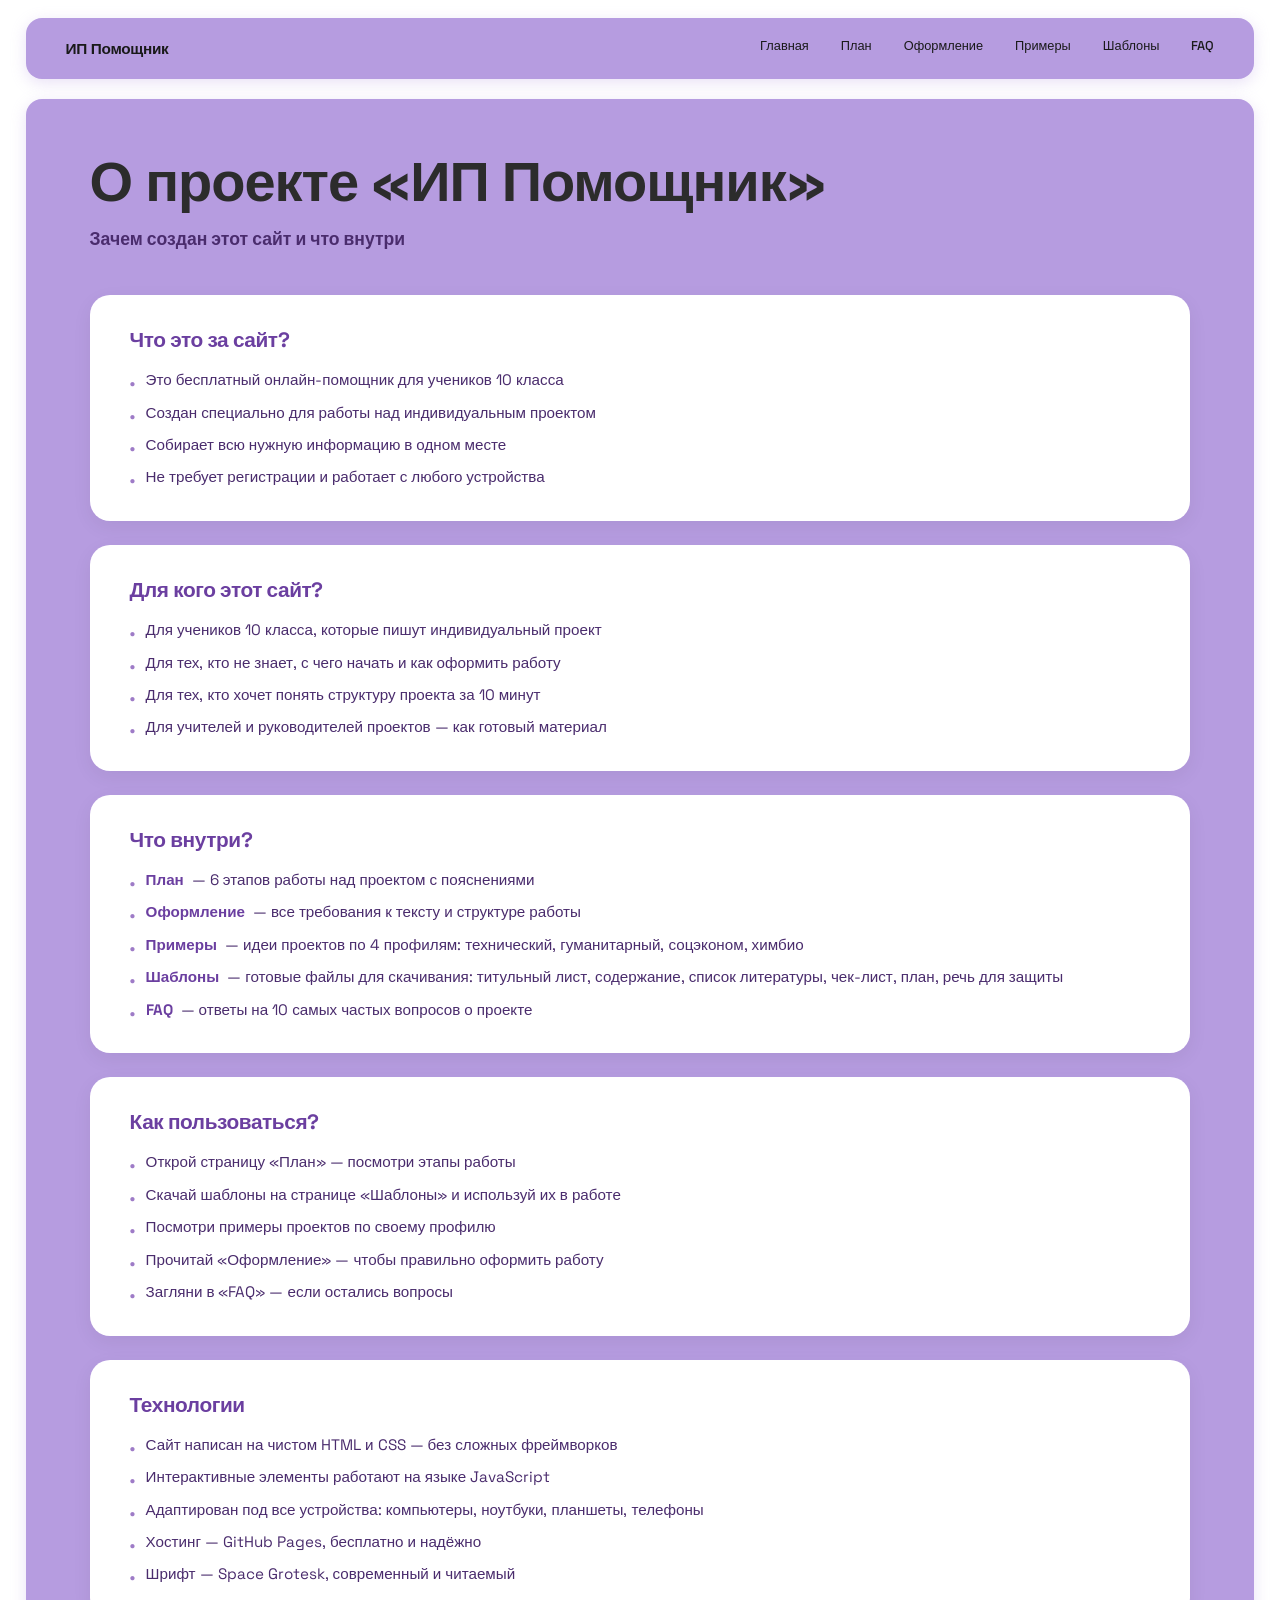
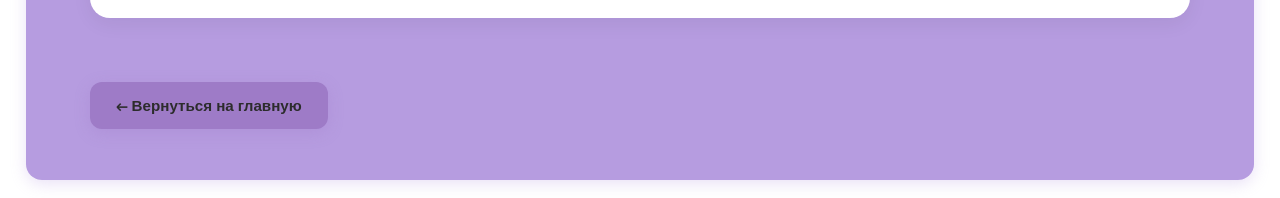
==== about.html @ 91c4c20c "Add files via upload" ====
<!DOCTYPE html>
<html lang="ru">
<head>
    <meta charset="UTF-8">
    <meta name="viewport" content="width=device-width, initial-scale=1.0">
    <title>ИП Помощник - О проекте</title>
    <link rel="preconnect" href="https://fonts.googleapis.com">
    <link rel="preconnect" href="https://fonts.gstatic.com" crossorigin>
    <link href="https://fonts.googleapis.com/css2?family=Space+Grotesk:wght@400;500;600;700&display=swap" rel="stylesheet">
    <link rel="stylesheet" href="style.css">
</head>
<body>

    <div class="app-wrapper">
        
        <!-- Шапка сайта -->
        <header class="header-card">
            <a href="about.html" class="logo">ИП Помощник</a>
            <nav class="navigation">
                <a href="index.html">Главная</a>
                <a href="plan.html">План</a>
                <a href="oformlenie.html">Оформление</a>
                <a href="primery.html">Примеры</a>
                <a href="templates.html">Шаблоны</a>
                <a href="faq.html">FAQ</a>
            </nav>
        </header>

        <!-- Основной контент -->
        <main class="content-card">
            
            <div class="page-header">
                <h1>О проекте «ИП Помощник»</h1>
                <p class="subtitle">Зачем создан этот сайт и что внутри</p>
            </div>

            <!-- Секция 1: Что это -->
            <div class="sections-list">
                
                <div class="info-card">
                    <h3>Что это за сайт?</h3>
                    <ul>
                        <li>Это бесплатный онлайн-помощник для учеников 10 класса</li>
                        <li>Создан специально для работы над индивидуальным проектом</li>
                        <li>Собирает всю нужную информацию в одном месте</li>
                        <li>Не требует регистрации и работает с любого устройства</li>
                    </ul>
                </div>

                <div class="info-card">
                    <h3>Для кого этот сайт?</h3>
                    <ul>
                        <li>Для учеников 10 класса, которые пишут индивидуальный проект</li>
                        <li>Для тех, кто не знает, с чего начать и как оформить работу</li>
                        <li>Для тех, кто хочет понять структуру проекта за 10 минут</li>
                        <li>Для учителей и руководителей проектов — как готовый материал</li>
                    </ul>
                </div>

                <div class="info-card">
                    <h3>Что внутри?</h3>
                    <ul>
                        <li><strong>План</strong> — 6 этапов работы над проектом с пояснениями</li>
                        <li><strong>Оформление</strong> — все требования к тексту и структуре работы</li>
                        <li><strong>Примеры</strong> — идеи проектов по 4 профилям: технический, гуманитарный, соцэконом, химбио</li>
                        <li><strong>Шаблоны</strong> — готовые файлы для скачивания: титульный лист, содержание, список литературы, чек-лист, план, речь для защиты</li>
                        <li><strong>FAQ</strong> — ответы на 10 самых частых вопросов о проекте</li>
                    </ul>
                </div>

                <div class="info-card">
                    <h3>Как пользоваться?</h3>
                    <ul>
                        <li>Открой страницу «План» — посмотри этапы работы</li>
                        <li>Скачай шаблоны на странице «Шаблоны» и используй их в работе</li>
                        <li>Посмотри примеры проектов по своему профилю</li>
                        <li>Прочитай «Оформление» — чтобы правильно оформить работу</li>
                        <li>Загляни в «FAQ» — если остались вопросы</li>
                    </ul>
                </div>

                <div class="info-card">
                    <h3>Технологии</h3>
                    <ul>
                        <li>Сайт написан на чистом HTML и CSS — без сложных фреймворков</li>
                        <li>Интерактивные элементы работают на языке JavaScript</li>
                        <li>Адаптирован под все устройства: компьютеры, ноутбуки, планшеты, телефоны</li>
                        <li>Хостинг — GitHub Pages, бесплатно и надёжно</li>
                        <li>Шрифт — Space Grotesk, современный и читаемый</li>
                    </ul>
                </div>

            </div>

            <!-- Кнопка возврата -->
            <div class="bottom-actions">
                <a href="index.html" class="btn-download-template">← Вернуться на главную</a>
            </div>

        </main>
    </div>

</body>
</html>
---- style.css ----
/* ============================================================
   СБРОС СТИЛЕЙ
   Убираем у всех элементов стандартные отступы и границы,
   чтобы браузер не добавлял их сам.
   ============================================================ */
* {
    margin: 0;                  /* Убираем внешние отступы у всех элементов */
    padding: 0;                 /* Убираем внутренние отступы у всех элементов */
    box-sizing: border-box;     /* Ширина и высота включают padding и border */
}

/* Устанавливаем высоту на весь экран */
html, body {
    width: 100%;                /* Ширина на весь экран */
    min-height: 100vh;          /* Минимальная высота — 100% высоты окна */
}

/* ============================================================
   СТИЛИ ДЛЯ BODY (всей страницы)
   ============================================================ */
body {
    font-family: 'Space Grotesk', sans-serif; /* Основной шрифт всего сайта */
    background-color: #ffffff;  /* Белый фон вокруг фиолетовых карточек */
    display: flex;              /* Flexbox для выравнивания содержимого */
    justify-content: center;    /* Центрируем содержимое по горизонтали */
    padding: 2vh 2vw;           /* Отступы от краёв экрана: 2% высоты и ширины */
    color: #1a1a1a;             /* Основной цвет текста — почти чёрный */
}

/* ============================================================
   ОБЩИЙ КОНТЕЙНЕР ВСЕГО САЙТА
   ============================================================ */
.app-wrapper {
    width: 100%;                /* Ширина на 100% родителя */
    max-width: 1400px;          /* Максимум 1400px, чтобы не растягивалось на огромных мониторах */
    display: flex;              /* Внутри тоже flex */
    flex-direction: column;     /* Элементы идут сверху вниз (шапка → контент) */
    gap: 20px;                  /* Отступ между шапкой и основным блоком */
    min-height: calc(100vh - 4vh); /* Минимальная высота: экран минус отступы body */
}

/* ============================================================
   ШАПКА САЙТА (верхняя фиолетовая полоса)
   ============================================================ */
.header-card {
    background-color: #B69CE0;  /* Светло-фиолетовый фон */
    border-radius: 16px;        /* Закругление углов */
    padding: 1.2rem 2.5rem;     /* Внутренние отступы: 1.2rem сверху/снизу, 2.5rem по бокам */
    display: flex;              /* Flexbox для логотипа и меню */
    justify-content: space-between; /* Логотип слева, меню справа */
    align-items: center;        /* Выравнивание по вертикали по центру */
    flex-wrap: wrap;            /* Разрешаем переносить элементы на новую строку */
    gap: 1rem;                  /* Отступ между логотипом и меню */
    flex-shrink: 0;             /* Шапка не сжимается, даже если экран маленький */
    box-shadow: 0 4px 15px rgba(182, 156, 224, 0.3); /* Мягкая тень под шапкой */
}

/* Логотип «ИП Помощник» */
.logo {
    text-decoration: none;      /* Убираем подчёркивание (это ссылка) */
    font-weight: 700;           /* Жирный шрифт */
    font-size: clamp(0.9rem, 1.2vw, 1.1rem); /* Адаптивный размер: от 0.9 до 1.1rem */
    color: #1a1a1a;             /* Чёрный цвет текста */
    white-space: nowrap;        /* Текст не переносится на новую строку */
    letter-spacing: -0.3px;     /* Немного сжимаем буквы */
    cursor: pointer;            /* Курсор-указатель при наведении */
    transition: opacity 0.2s ease; /* Плавное изменение прозрачности */
}

.logo:hover {
    opacity: 0.75;              /* При наведении логотип слегка бледнеет */
}

/* Навигационное меню */
.navigation {
    display: flex;              /* Ссылки в одну строку */
    gap: clamp(1rem, 2.5vw, 2.5rem); /* Адаптивный отступ между ссылками */
    flex-wrap: wrap;            /* Разрешаем перенос на новую строку */
    justify-content: center;    /* Центрируем по горизонтали */
}

/* Ссылки в меню */
.navigation a {
    text-decoration: none;      /* Убираем подчёркивание */
    color: #1a1a1a;             /* Чёрный текст */
    font-size: clamp(0.8rem, 1vw, 0.95rem); /* Адаптивный размер шрифта */
    font-weight: 500;           /* Средняя жирность */
    padding-bottom: 4px;        /* Отступ снизу для линии подчёркивания */
    border-bottom: 2px solid transparent; /* Прозрачная линия под текстом */
    transition: border-color 0.2s; /* Плавное появление линии */
    white-space: nowrap;        /* Не переносить текст */
}

.navigation a:hover {
    border-bottom-color: rgba(26, 26, 26, 0.3); /* Серая линия при наведении */
}

.navigation a.active {
    border-bottom-color: #1a1a1a; /* Чёрная линия у активной ссылки */
}

/* ============================================================
   ОСНОВНОЙ КОНТЕНТ (большая фиолетовая карточка)
   ============================================================ */
.content-card {
    background-color: #B69CE0;  /* Тот же фиолетовый */
    border-radius: 16px;        /* Закруглённые углы */
    padding: clamp(2rem, 4vw, 4rem) clamp(1.5rem, 5vw, 4rem); /* Адаптивные отступы */
    flex-grow: 1;               /* Занимает всё оставшееся место по высоте */
    box-shadow: 0 4px 15px rgba(182, 156, 224, 0.3); /* Тень для объёма */
}

/* ============================================================
   ГЛАВНАЯ СТРАНИЦА (index.html)
   ============================================================ */

/* Верхний блок: заголовок слева, QR справа */
.hero-section {
    display: flex;              /* Заголовок и QR в одну строку */
    justify-content: space-between; /* Заголовок слева, QR справа */
    align-items: flex-start;    /* Выравнивание по верхнему краю */
    gap: 3rem;                  /* Отступ между блоками */
    margin-bottom: 2rem;        /* Отступ снизу */
    flex-wrap: wrap;            /* Перенос на новую строку при нехватке места */
}

.hero-text {
    flex: 1;                    /* Занимает всё доступное место */
    min-width: 300px;           /* Минимальная ширина */
}

.hero-text h1 {
    font-size: clamp(2rem, 5vw, 3.5rem); /* Адаптивный размер: 32–56px */
    font-weight: 700;           /* Жирный */
    color: #2c2c2c;             /* Тёмно-серый */
    margin-bottom: 1.5rem;      /* Отступ до подзаголовка */
    line-height: 1.1;           /* Плотный межстрочный интервал */
    letter-spacing: -1px;       /* Сжатые буквы */
}

.hero-text .subtitle {
    font-size: clamp(1rem, 1.5vw, 1.2rem); /* Адаптивный размер */
    font-weight: 600;           /* Полужирный */
    color: #4a2c6d;             /* Тёмно-фиолетовый */
    margin-bottom: 2rem;        /* Отступ до кнопок */
}

/* ============================================================
   КНОПКИ
   ============================================================ */
.buttons-group {
    display: flex;              /* Кнопки в строку */
    gap: 1rem;                  /* Отступ между кнопками */
    flex-wrap: wrap;            /* Перенос на новую строку */
}

.btn {
    display: inline-block;      /* Чтобы padding и ширина работали */
    padding: 12px 28px;         /* Внутренние отступы */
    border-radius: 12px;        /* Закруглённые углы */
    font-family: 'Space Grotesk', sans-serif; /* Шрифт как у сайта */
    font-size: 1rem;            /* Размер текста */
    font-weight: 600;           /* Полужирный */
    cursor: pointer;            /* Курсор-указатель */
    transition: all 0.2s;       /* Плавная анимация */
    border: none;               /* Убираем границу */
    text-decoration: none;      /* Убираем подчёркивание */
    text-align: center;         /* Центрируем текст */
}

/* --- Кнопка «Начать» — эффектная --- */
.btn-primary {
    background: linear-gradient(135deg, #A87FE0 0%, #8A63B8 100%); /* Градиент */
    color: #ffffff;             /* Белый текст */
    font-weight: 700;           /* Жирный */
    letter-spacing: 0.3px;      /* Чуть разреженные буквы */
    position: relative;         /* Для псевдоэлемента ::before */
    overflow: hidden;           /* Скрываем то, что выходит за границы */
    box-shadow:                 /* Тени для объёма */
        0 6px 20px rgba(158, 123, 199, 0.5),
        0 2px 6px rgba(158, 123, 199, 0.3),
        inset 0 1px 0 rgba(255, 255, 255, 0.3); /* Внутренняя подсветка */
    transition: all 0.35s cubic-bezier(0.25, 0.8, 0.25, 1); /* Плавная анимация */
}

/* Светлая подсветка сверху — «глянец» */
.btn-primary::before {
    content: "";                /* Обязательно для псевдоэлемента */
    position: absolute;         /* Позиционируется относительно кнопки */
    inset: 0;                   /* Растягивается на всю кнопку */
    background: linear-gradient(180deg, rgba(255, 255, 255, 0.2) 0%, transparent 60%); /* Градиент сверху */
    opacity: 0;                 /* Изначально невидим */
    transition: opacity 0.35s ease; /* Плавное появление */
    pointer-events: none;       /* Не мешает кликам */
}

.btn-primary:hover {
    background: linear-gradient(135deg, #B98FE8 0%, #9A73C8 100%); /* Светлее при наведении */
    transform: translateY(-3px) scale(1.03); /* Подъём и увеличение */
    box-shadow:                 /* Усиленное свечение */
        0 12px 30px rgba(158, 123, 199, 0.7),
        0 4px 12px rgba(158, 123, 199, 0.5),
        0 0 25px rgba(158, 123, 199, 0.6),
        inset 0 1px 0 rgba(255, 255, 255, 0.4);
}

.btn-primary:hover::before {
    opacity: 1;                 /* Подсветка появляется */
}

.btn-primary:active {
    transform: translateY(-1px) scale(0.99); /* «Вдавливание» */
    box-shadow:                 /* Тень уменьшается */
        0 4px 12px rgba(158, 123, 199, 0.6),
        0 2px 6px rgba(158, 123, 199, 0.4),
        inset 0 2px 4px rgba(0, 0, 0, 0.1);
}

/* --- Вторичная кнопка --- */
.btn-secondary {
    background-color: rgba(255, 255, 255, 0.2); /* Полупрозрачный белый */
    color: #2c2c2c;             /* Тёмный текст */
    border: 1px solid rgba(255, 255, 255, 0.4); /* Тонкая граница */
}

.btn-secondary:hover {
    background-color: rgba(255, 255, 255, 0.3); /* Чуть светлее */
    transform: translateY(-2px); /* Лёгкий подъём */
}

/* ============================================================
   БЛОК С QR-КОДОМ
   ============================================================ */
.hero-square {
    display: flex;              /* QR и текст в столбик */
    flex-direction: column;     /* Вертикальное расположение */
    align-items: center;        /* Центрирование по горизонтали */
    gap: 14px;                  /* Отступ между QR и текстом */
    flex-shrink: 0;             /* Не сжимается */
}

/* Контейнер-рамка вокруг QR */
.qr-container {
    width: clamp(180px, 17vw, 240px); /* Адаптивная ширина */
    height: clamp(180px, 17vw, 240px); /* Адаптивная высота */
    background-color: #ffffff;  /* Белая рамка */
    border-radius: 20px;        /* Закруглённые углы */
    padding: 14px;              /* Внутренний отступ вокруг QR */
    box-sizing: border-box;     /* Учитываем padding в размерах */
    display: flex;              /* Flexbox для центрирования */
    align-items: center;        /* Центр по вертикали */
    justify-content: center;    /* Центр по горизонтали */
    box-shadow:                 /* Свечение вокруг рамки */
        0 0 15px rgba(158, 123, 199, 0.6),
        0 0 30px rgba(158, 123, 199, 0.4),
        0 0 60px rgba(158, 123, 199, 0.2),
        0 4px 15px rgba(0, 0, 0, 0.1);
    transition: box-shadow 0.4s ease, transform 0.4s ease; /* Плавная анимация */
}

.qr-container:hover {
    box-shadow:                 /* Усиленное свечение */
        0 0 20px rgba(158, 123, 199, 0.8),
        0 0 40px rgba(158, 123, 199, 0.6),
        0 0 80px rgba(158, 123, 199, 0.4),
        0 6px 22px rgba(0, 0, 0, 0.15);
    transform: translateY(-3px) scale(1.01); /* Лёгкий подъём при наведении */
}

/* Сама картинка QR-кода */
.qr-image {
    width: 100%;                /* Занимает всю ширину контейнера */
    height: 100%;               /* Занимает всю высоту */
    object-fit: contain;        /* Картинка не искажается */
    border-radius: 8px;         /* Небольшое закругление */
    display: block;             /* Убираем лишние отступы */
}

/* Текст под QR */
.square-text {
    font-size: 0.85rem;         /* Маленький текст */
    font-weight: 600;           /* Полужирный */
    color: #4a2c6d;             /* Тёмно-фиолетовый */
    text-align: center;         /* По центру */
    max-width: 240px;           /* Ограничиваем ширину */
    line-height: 1.35;          /* Межстрочный интервал */
}

/* ============================================================
   БЛОК «Что такое индивидуальный проект?»
   ============================================================ */
.info-section {
    margin-bottom: 2rem;        /* Отступ снизу */
    margin-top: -1rem;          /* Поднимаем блок выше */
}

.info-section h2 {
    font-size: clamp(1.5rem, 3vw, 2.2rem); /* Адаптивный размер */
    font-weight: 700;           /* Жирный */
    color: #2c2c2c;             /* Тёмно-серый */
    margin-bottom: 0.75rem;     /* Отступ до текста */
    letter-spacing: -0.5px;     /* Сжатые буквы */
}

.info-section p {
    font-size: clamp(0.95rem, 1.2vw, 1.1rem); /* Адаптивный размер */
    color: #4a2c6d;             /* Тёмно-фиолетовый */
    line-height: 1.55;          /* Комфортный межстрочный интервал */
    max-width: 800px;           /* Ограничение ширины */
}

/* ============================================================
   ПЛАШКИ НА ГЛАВНОЙ (План, Оформление, Примеры, Шаблоны)
   ============================================================ */
.home-grid {
    grid-template-columns: repeat(4, 1fr); /* 4 равные колонки */
}

.home-card {
    display: flex;              /* Flexbox внутри плашки */
    flex-direction: column;     /* Иконка сверху, текст снизу */
    align-items: flex-start;    /* Прижимаем всё влево */
    text-align: left;           /* Текст по левому краю */
    padding: 1.5rem;            /* Внутренние отступы */
    border-radius: 20px;        /* Закруглённые углы */
    background-color: #ffffff;  /* Белый фон */
    border: 1px solid rgba(255, 255, 255, 0.5); /* Светлая граница */
    box-shadow: 0 4px 15px rgba(0, 0, 0, 0.05); /* Мягкая тень */
    min-height: auto;           /* Высота по содержимому */
    gap: 0;                     /* Без автоматического отступа */
}

.home-card:hover {
    background-color: #f9f9f9;  /* Светлее при наведении */
    transform: translateY(-5px); /* Подъём */
    box-shadow: 0 8px 25px rgba(0, 0, 0, 0.1); /* Усиленная тень */
}

/* Иконка в плашке */
.card-icon {
    width: 48px;                /* Ширина иконки */
    height: 48px;               /* Высота иконки */
    display: flex;              /* Flexbox для центрирования */
    align-items: center;        /* Центр по вертикали */
    justify-content: center;    /* Центр по горизонтали */
    margin-bottom: 1.25rem;     /* Отступ до заголовка */
    background-color: transparent; /* Прозрачный фон */
    padding: 0;                 /* Без отступов */
    margin-left: 0;             /* Прижимаем к левому краю */
    align-self: flex-start;     /* Выравнивание по левому краю */
}

.card-icon svg {
    width: 100%;                /* SVG на всю ширину */
    height: 100%;               /* SVG на всю высоту */
    display: block;             /* Убираем пробел снизу */
}

/* Текстовый блок внутри плашки */
.home-card .card-text {
    display: flex;              /* Flexbox */
    flex-direction: column;     /* В столбик */
    align-items: flex-start;    /* Прижимаем влево */
    text-align: left;           /* Текст слева */
    width: 100%;                /* На всю ширину */
    margin: 0;                  /* Без внешних отступов */
    padding: 0;                 /* Без внутренних */
    padding-left: 8px;          /* Сдвигаем текст чуть правее */
}

.home-card .card-text h3 {
    font-size: 1.1rem;          /* Размер заголовка */
    font-weight: 700;           /* Жирный */
    color: #2c2c2c;             /* Тёмно-серый */
    margin-bottom: 6px;         /* Отступ до описания */
    letter-spacing: -0.3px;     /* Сжатые буквы */
}

.home-card .card-text p {
    font-size: 0.85rem;         /* Мелкий текст */
    color: #6b5b8a;             /* Серо-фиолетовый */
    line-height: 1.4;           /* Межстрочный интервал */
    font-weight: 500;           /* Средняя жирность */
}

/* ============================================================
   ОБЩИЕ СТИЛИ ДЛЯ ВНУТРЕННИХ СТРАНИЦ
   ============================================================ */

/* Заголовок страницы */
.page-header {
    margin-bottom: clamp(2rem, 5vh, 4rem); /* Адаптивный отступ снизу */
}

.page-header h1 {
    font-size: clamp(2rem, 5vw, 3.5rem); /* Адаптивный размер */
    font-weight: 700;           /* Жирный */
    color: #2c2c2c;             /* Тёмно-серый */
    margin-bottom: 1rem;        /* Отступ до подзаголовка */
    line-height: 1.1;           /* Плотный межстрочный */
    letter-spacing: -1px;       /* Сжатые буквы */
}

.page-header .subtitle {
    font-size: clamp(0.9rem, 1.5vw, 1.1rem); /* Адаптивный */
    font-weight: 600;           /* Полужирный */
    color: #4a2c6d;             /* Тёмно-фиолетовый */
}

/* Сетка карточек */
.grid-container {
    display: grid;              /* Grid-раскладка */
    grid-template-columns: repeat(auto-fit, minmax(320px, 1fr)); /* Автоматическое число колонок */
    gap: clamp(1rem, 2vw, 2rem); /* Адаптивный отступ между карточками */
    width: 100%;                /* На всю ширину */
}

/* Карточка-«таблетка» (для страницы шаблонов) */
.card {
    display: flex;              /* Flexbox */
    justify-content: space-between; /* Текст слева, кнопка справа */
    align-items: center;        /* Выравнивание по центру */
    background-color: rgba(255, 255, 255, 0.15); /* Полупрозрачный белый */
    border: 1px solid rgba(255, 255, 255, 0.4); /* Светлая граница */
    border-radius: 50px;        /* Форма «таблетки» */
    padding: clamp(0.75rem, 1.5vw, 1.25rem) clamp(1rem, 2vw, 1.5rem); /* Адаптивные отступы */
    text-decoration: none;      /* Без подчёркивания */
    transition: background-color 0.2s ease, border-color 0.2s ease, transform 0.2s; /* Плавные переходы */
    cursor: pointer;            /* Курсор-указатель */
    min-height: 80px;           /* Минимальная высота */
}

.card:hover {
    background-color: rgba(255, 255, 255, 0.25); /* Чуть светлее */
    border-color: rgba(255, 255, 255, 0.6); /* Чуть ярче граница */
}

.card-text {
    display: flex;              /* Flexbox */
    flex-direction: column;     /* В столбик */
    justify-content: center;    /* Центр по вертикали */
    flex: 1;                    /* Занимает всё место */
    margin-right: 1rem;         /* Отступ до кнопки */
}

.card-text h3 {
    font-size: clamp(0.95rem, 1.2vw, 1.1rem); /* Адаптивный */
    font-weight: 600;           /* Полужирный */
    color: #2c2c2c;             /* Тёмно-серый */
    margin-bottom: 4px;         /* Отступ до описания */
    letter-spacing: -0.3px;     /* Сжатые буквы */
}

.card-text p {
    font-size: clamp(0.75rem, 0.9vw, 0.85rem); /* Адаптивный */
    color: #6b5b8a;             /* Серо-фиолетовый */
    font-weight: 400;           /* Обычный */
}

/* Кнопка скачивания (круг со стрелкой) */
.download-btn {
    width: clamp(44px, 5vw, 56px); /* Адаптивная ширина */
    height: clamp(44px, 5vw, 56px); /* Адаптивная высота */
    border-radius: 50%;         /* Круглая */
    background-color: #9E7BC7;  /* Фиолетовый */
    border: 1px solid rgba(255, 255, 255, 0.3); /* Светлая граница */
    display: flex;              /* Flexbox */
    justify-content: center;    /* Центр по горизонтали */
    align-items: center;        /* Центр по вертикали */
    flex-shrink: 0;             /* Не сжимается */
    transition: background-color 0.2s, transform 0.2s; /* Плавные переходы */
}

.download-btn svg {
    stroke: #2c2c2c;            /* Цвет обводки иконки */
    width: 50%;                 /* SVG на половину кнопки */
    height: 50%;
}

.card:hover .download-btn {
    background-color: #8a63b8;  /* Темнее при наведении */
    transform: scale(1.05);     /* Слегка увеличивается */
}

/* ============================================================
   СТРАНИЦА ПЛАНА (plan.html)
   ============================================================ */

/* Кружки с этапами */
.steps-navigation {
    display: flex;              /* В строку */
    gap: 1rem;                  /* Отступ между кружками */
    margin-bottom: 2.5rem;      /* Отступ снизу */
    flex-wrap: wrap;            /* Перенос на новую строку */
}

.step-btn {
    width: 52px;                /* Ширина кружка */
    height: 52px;               /* Высота кружка */
    border-radius: 50%;         /* Круглая форма */
    border: none;               /* Без границы */
    background-color: rgba(255, 255, 255, 0.2); /* Полупрозрачный */
    color: #4a2c6d;             /* Тёмно-фиолетовый текст */
    font-family: 'Space Grotesk', sans-serif; /* Шрифт */
    font-size: 1.2rem;          /* Размер цифры */
    font-weight: 600;           /* Полужирный */
    cursor: pointer;            /* Курсор-указатель */
    transition: all 0.25s ease; /* Плавные переходы */
    display: flex;              /* Flexbox */
    align-items: center;        /* Центр по вертикали */
    justify-content: center;    /* Центр по горизонтали */
}

.step-btn:hover {
    background-color: rgba(255, 255, 255, 0.4); /* Светлее */
    transform: translateY(-2px); /* Подъём */
}

.step-btn.active {
    background-color: #ffffff;  /* Белый фон у активной */
    color: #2c2c2c;             /* Тёмный текст */
    box-shadow: 0 4px 15px rgba(0, 0, 0, 0.1); /* Тень */
    transform: scale(1.05);     /* Немного больше */
}

/* Карточка с содержимым этапа */
.step-card {
    background-color: #ffffff;  /* Белый фон */
    border-radius: 24px;        /* Закруглённые углы */
    padding: 2.5rem 3rem;       /* Внутренние отступы */
    box-shadow: 0 8px 30px rgba(0, 0, 0, 0.08); /* Тень */
    max-width: 900px;           /* Максимальная ширина */
    transition: all 0.3s ease;  /* Плавная анимация */
}

.step-card-header {
    display: flex;              /* Flexbox */
    align-items: baseline;      /* Выравнивание по базовой линии текста */
    gap: 1.5rem;                /* Отступ */
    margin-bottom: 1.5rem;      /* Отступ снизу */
    flex-wrap: wrap;            /* Перенос */
}

.step-title {
    font-size: 1.5rem;          /* Размер */
    font-weight: 700;           /* Жирный */
    color: #2c2c2c;             /* Тёмный */
    margin: 0;                  /* Без отступа */
    letter-spacing: -0.3px;     /* Сжатые буквы */
}

.step-subtitle {
    font-size: 1.1rem;          /* Размер */
    font-weight: 500;           /* Средний */
    color: #6b5b8a;             /* Серо-фиолетовый */
    margin: 0;                  /* Без отступа */
}

.step-content {
    display: flex;              /* Flexbox */
    flex-direction: column;     /* В столбик */
    gap: 0.8rem;                /* Отступ между абзацами */
    font-size: 0.95rem;         /* Размер текста */
    line-height: 1.5;           /* Межстрочный интервал */
    color: #4a2c6d;             /* Тёмно-фиолетовый */
}

.step-content p {
    margin: 0;                  /* Убираем отступы у абзацев */
}

.step-content strong {
    color: #2c2c2c;             /* Жирный текст — чёрный */
    font-weight: 600;           /* Полужирный */
    margin-right: 4px;          /* Отступ справа */
}

/* Ссылка «Подробнее» */
.step-link {
    display: inline-block;      /* В строке, но с padding */
    margin-top: 0.5rem;         /* Отступ сверху */
    color: #9E7BC7;             /* Фиолетовый */
    font-weight: 600;           /* Полужирный */
    text-decoration: none;      /* Без подчёркивания */
    transition: color 0.2s, transform 0.2s; /* Плавные переходы */
    align-self: flex-end;       /* Прижимаем вправо */
    font-size: 0.9rem;          /* Размер */
}

.step-link:hover {
    color: #8a63b8;             /* Темнее */
    transform: translateX(3px); /* Сдвиг вправо */
}

/* ============================================================
   СТРАНИЦА ОФОРМЛЕНИЯ (oformlenie.html)
   ============================================================ */

/* Верхний блок: заголовок слева, требования справа */
.oformlenie-hero {
    display: flex;              /* Flexbox */
    justify-content: space-between; /* Заголовок слева, требования справа */
    align-items: flex-start;    /* По верхнему краю */
    gap: 3rem;                  /* Отступ */
    margin-bottom: 3rem;        /* Отступ снизу */
    flex-wrap: wrap;            /* Перенос */
}

.oformlenie-title {
    flex: 1;                    /* Занимает всё место */
    min-width: 300px;           /* Минимальная ширина */
}

.oformlenie-title h1 {
    font-size: clamp(2rem, 4.5vw, 3.2rem); /* Адаптивный размер */
    font-weight: 700;           /* Жирный */
    color: #2c2c2c;             /* Тёмный */
    line-height: 1.1;           /* Плотный */
    letter-spacing: -1px;       /* Сжатые буквы */
    margin-bottom: 1.5rem;      /* Отступ снизу */
}

.oformlenie-title .subtitle {
    font-size: clamp(1rem, 1.5vw, 1.2rem); /* Адаптивный */
    font-weight: 600;           /* Полужирный */
    color: #4a2c6d;             /* Тёмно-фиолетовый */
}

/* Карточка с требованиями */
.requirements-card {
    background-color: #ffffff;  /* Белый фон */
    border-radius: 16px;        /* Закругление */
    padding: 1.5rem 1.75rem;    /* Отступы */
    box-shadow: 0 6px 20px rgba(0, 0, 0, 0.08); /* Тень */
    max-width: 340px;           /* Максимальная ширина */
    flex-shrink: 0;             /* Не сжимается */
}

.requirements-card h3 {
    font-size: 1.05rem;         /* Размер */
    font-weight: 700;           /* Жирный */
    color: #2c2c2c;             /* Тёмный */
    margin-bottom: 1rem;        /* Отступ снизу */
    letter-spacing: -0.3px;     /* Сжатые буквы */
}

.requirements-card ul {
    list-style: none;           /* Убираем маркеры */
    padding: 0;                 /* Без отступов */
    margin: 0;                  /* Без отступов */
    display: flex;              /* Flexbox */
    flex-direction: column;     /* В столбик */
    gap: 0.5rem;                /* Отступ между пунктами */
}

.requirements-card ul li {
    font-size: 0.85rem;         /* Мелкий текст */
    color: #4a2c6d;             /* Тёмно-фиолетовый */
    font-weight: 500;           /* Средний */
    position: relative;         /* Для псевдоэлемента ::before */
    padding-left: 14px;         /* Отступ слева под точку */
    line-height: 1.4;           /* Межстрочный интервал */
}

/* Точка-маркер перед каждым пунктом */
.requirements-card ul li::before {
    content: "·";               /* Символ-точка */
    position: absolute;         /* Позиционируем абсолютно */
    left: 0;                    /* Слева */
    top: -2px;                  /* Чуть выше */
    font-size: 1.2rem;          /* Размер точки */
    color: #9E7BC7;             /* Фиолетовая */
    font-weight: 700;           /* Жирная */
}

/* Список секций (большие белые карточки) */
.sections-list {
    display: flex;              /* Flexbox */
    flex-direction: column;     /* В столбик */
    gap: 1.5rem;                /* Отступ между карточками */
    margin-bottom: 3rem;        /* Отступ снизу */
}

/* Каждая карточка-секция */
.info-card {
    background-color: #ffffff;  /* Белый фон */
    border-radius: 20px;        /* Закруглённые углы */
    padding: 2rem 2.5rem;       /* Внутренние отступы */
    box-shadow: 0 6px 20px rgba(0, 0, 0, 0.06); /* Тень */
    transition: transform 0.2s ease, box-shadow 0.2s ease; /* Плавные переходы */
}

.info-card:hover {
    transform: translateY(-3px); /* Лёгкий подъём при наведении */
    box-shadow: 0 10px 28px rgba(0, 0, 0, 0.1); /* Усиленная тень */
}

.info-card h3 {
    font-size: 1.3rem;          /* Размер заголовка */
    font-weight: 700;           /* Жирный */
    color: #6b3fa0;             /* Фиолетовый */
    margin-bottom: 1rem;        /* Отступ снизу */
    letter-spacing: -0.4px;     /* Сжатые буквы */
}

.info-card ul {
    list-style: none;           /* Убираем маркеры */
    padding: 0;                 /* Без отступов */
    margin: 0;                  /* Без отступов */
    display: flex;              /* Flexbox */
    flex-direction: column;     /* В столбик */
    gap: 0.6rem;                /* Отступ между пунктами */
}

.info-card ul li {
    font-size: 0.95rem;         /* Размер текста */
    color: #4a2c6d;             /* Тёмно-фиолетовый */
    font-weight: 400;           /* Обычный */
    position: relative;         /* Для псевдоэлемента */
    padding-left: 16px;         /* Отступ слева */
    line-height: 1.5;           /* Межстрочный интервал */
}

/* Точка-маркер перед каждым пунктом */
.info-card ul li::before {
    content: "·";               /* Символ-точка */
    position: absolute;         /* Абсолютное позиционирование */
    left: 0;                    /* Слева */
    top: -2px;                  /* Чуть выше */
    font-size: 1.4rem;          /* Размер точки */
    color: #9E7BC7;             /* Фиолетовая */
    font-weight: 700;           /* Жирная */
}

/* Нижняя панель с кнопками */
.bottom-actions {
    display: flex;              /* Flexbox */
    justify-content: space-between; /* Кнопки по краям */
    align-items: center;        /* Центр по вертикали */
    gap: 1rem;                  /* Отступ */
    padding-top: 1rem;          /* Отступ сверху */
}

/* Кнопка «Скачать шаблон титульного листа» */
.btn-download-template {
    display: inline-block;      /* В строке, но с padding */
    background-color: #9E7BC7;  /* Фиолетовый фон */
    color: #2c2c2c;             /* Тёмный текст */
    text-decoration: none;      /* Без подчёркивания */
    font-family: 'Space Grotesk', sans-serif; /* Шрифт */
    font-size: 0.95rem;         /* Размер текста */
    font-weight: 600;           /* Полужирный */
    padding: 14px 26px;         /* Отступы */
    border-radius: 12px;        /* Закруглённые углы */
    transition: background-color 0.2s, transform 0.2s; /* Плавные переходы */
    box-shadow: 0 4px 15px rgba(158, 123, 199, 0.3); /* Тень */
}

.btn-download-template:hover {
    background-color: #8a63b8;  /* Темнее при наведении */
    transform: translateY(-2px); /* Лёгкий подъём */
}

/* Кнопка «Наверх» (круглая со стрелкой) */
.btn-scroll-top {
    width: 52px;                /* Ширина */
    height: 52px;               /* Высота */
    border-radius: 50%;         /* Круглая */
    background-color: #9E7BC7;  /* Фиолетовый фон */
    border: none;               /* Без границы */
    display: flex;              /* Flexbox */
    align-items: center;        /* Центр по вертикали */
    justify-content: center;    /* Центр по горизонтали */
    cursor: pointer;            /* Курсор-указатель */
    transition: background-color 0.2s, transform 0.2s; /* Плавные переходы */
    box-shadow: 0 4px 15px rgba(158, 123, 199, 0.4); /* Тень */
    flex-shrink: 0;             /* Не сжимается */
}

.btn-scroll-top svg {
    width: 22px;                /* Ширина иконки */
    height: 22px;               /* Высота иконки */
    stroke: #2c2c2c;            /* Цвет обводки */
}

.btn-scroll-top:hover {
    background-color: #8a63b8;  /* Темнее */
    transform: translateY(-3px) scale(1.05); /* Подъём и увеличение */
}

/* ============================================================
   СТРАНИЦА ПРИМЕРОВ (primery.html)
   ============================================================ */

/* Кнопки-фильтры */
.filter-buttons {
    display: flex;
    gap: 0.75rem;
    margin-bottom: 2.5rem;
    flex-wrap: wrap;
}

.filter-btn {
    padding: 10px 22px;
    border-radius: 50px;
    border: 1px solid rgba(255, 255, 255, 0.4);
    background-color: rgba(255, 255, 255, 0.15);
    color: #2c2c2c;
    font-family: 'Space Grotesk', sans-serif;
    font-size: 0.95rem;
    font-weight: 500;
    cursor: pointer;
    transition: all 0.25s ease;
    white-space: nowrap;
}

.filter-btn:hover {
    background-color: rgba(255, 255, 255, 0.3);
    transform: translateY(-2px);
}

.filter-btn.active {
    background-color: #ffffff;
    color: #2c2c2c;
    border-color: #ffffff;
    font-weight: 600;
    box-shadow: 0 4px 15px rgba(0, 0, 0, 0.1);
}

/* Сетка карточек */
.examples-grid {
    display: grid;
    grid-template-columns: repeat(auto-fit, minmax(300px, 1fr));
    gap: 1.5rem;
    align-items: start; /* Карточки не растягиваются по высоте одинаково */
}

/* Карточка примера */
.example-card {
    display: flex;
    flex-direction: column;
    background-color: #ffffff;
    border-radius: 20px;
    padding: 1.5rem 1.5rem 1.25rem 1.5rem;
    box-shadow: 0 6px 20px rgba(0, 0, 0, 0.06);
    transition: transform 0.3s ease, box-shadow 0.3s ease;
    border: 1px solid rgba(255, 255, 255, 0.5);
    cursor: pointer;
    opacity: 0;
    animation: fadeIn 0.35s ease forwards;
    overflow: hidden;
}

.example-card:hover {
    transform: translateY(-4px);
    box-shadow: 0 12px 30px rgba(0, 0, 0, 0.1);
}

/* Верхняя часть карточки — всегда видна */
.example-header {
    display: flex;
    flex-direction: column;
}

/* Тег с профилем */
.example-tag {
    display: inline-block;
    font-size: 0.7rem;
    font-weight: 700;
    text-transform: uppercase;
    letter-spacing: 0.5px;
    color: #6b3fa0;
    background-color: #E6D9F5;
    padding: 5px 12px;
    border-radius: 50px;
    margin-bottom: 0.85rem;
    align-self: flex-start;
}

.example-card h3 {
    font-size: 1.1rem;
    font-weight: 700;
    color: #2c2c2c;
    margin-bottom: 0.5rem;
    letter-spacing: -0.3px;
    line-height: 1.3;
}

/* Краткое описание — видно всегда */
.example-preview {
    font-size: 0.88rem;
    color: #6b5b8a;
    line-height: 1.5;
    margin: 0;
}

/* Тело карточки — скрыто по умолчанию */
.example-body {
    max-height: 0;
    overflow: hidden;
    transition: max-height 0.5s ease, margin-top 0.4s ease, opacity 0.4s ease;
    opacity: 0;
    margin-top: 0;
}

/* Когда карточка открыта */
.example-card.open .example-body {
    max-height: 800px;
    opacity: 1;
    margin-top: 1.25rem;
}

/* Секции внутри тела */
.example-section {
    margin-bottom: 0.85rem;
    padding-bottom: 0.85rem;
    border-bottom: 1px solid rgba(158, 123, 199, 0.12);
}

.example-section:last-of-type {
    border-bottom: none;
    padding-bottom: 0;
    margin-bottom: 0.75rem;
}

/* Заголовок секции (Цель, Продукт, Задачи) */
.example-label {
    display: block;
    font-size: 0.72rem;
    font-weight: 700;
    text-transform: uppercase;
    letter-spacing: 0.5px;
    color: #9E7BC7;
    margin-bottom: 0.35rem;
}

.example-section p {
    font-size: 0.88rem;
    color: #4a2c6d;
    line-height: 1.5;
    margin: 0;
}

/* Список задач */
.example-section ul {
    list-style: none;
    padding: 0;
    margin: 0;
    display: flex;
    flex-direction: column;
    gap: 0.3rem;
}

.example-section ul li {
    font-size: 0.85rem;
    color: #4a2c6d;
    line-height: 1.5;
    position: relative;
    padding-left: 16px;
}

.example-section ul li::before {
    content: "•";
    position: absolute;
    left: 0;
    top: -1px;
    color: #9E7BC7;
    font-weight: 700;
    font-size: 1rem;
}

/* Футер с технологиями */
.example-footer {
    display: flex;
    flex-wrap: wrap;
    gap: 0.4rem;
    margin-top: 0.75rem;
}

.example-footer span {
    font-size: 0.7rem;
    font-weight: 600;
    color: #9E7BC7;
    background-color: #F3EDFA;
    padding: 4px 10px;
    border-radius: 50px;
    text-transform: uppercase;
    letter-spacing: 0.3px;
}

/* Анимация появления */
@keyframes fadeIn {
    from {
        opacity: 0;
        transform: translateY(10px);
    }
    to {
        opacity: 1;
        transform: translateY(0);
    }
}

/* ============================================================
   СТРАНИЦА FAQ (faq.html)
   ============================================================ */

/* Список вопросов */
.faq-list {
    display: flex;              /* Flexbox */
    flex-direction: column;     /* В столбик */
    gap: 1rem;                  /* Отступ между вопросами */
    max-width: 900px;           /* Максимальная ширина */
}

/* Карточка вопроса */
.faq-item {
    background-color: #ffffff;  /* Белый фон */
    border-radius: 18px;        /* Закругление */
    box-shadow: 0 4px 15px rgba(0, 0, 0, 0.06); /* Тень */
    overflow: hidden;           /* Скрываем выходящее */
    transition: box-shadow 0.3s ease, transform 0.3s ease; /* Плавные переходы */
    border: 1px solid rgba(255, 255, 255, 0.5); /* Светлая граница */
}

.faq-item:hover {
    box-shadow: 0 8px 22px rgba(0, 0, 0, 0.1); /* Усиленная тень */
}

/* Кнопка вопроса */
.faq-question {
    width: 100%;                /* На всю ширину */
    display: flex;              /* Flexbox */
    justify-content: space-between; /* Текст слева, иконка справа */
    align-items: center;        /* Центр по вертикали */
    gap: 1rem;                  /* Отступ */
    padding: 1.4rem 1.75rem;    /* Отступы */
    background: transparent;    /* Прозрачный фон */
    border: none;               /* Без границы */
    cursor: pointer;            /* Курсор-указатель */
    font-family: 'Space Grotesk', sans-serif; /* Шрифт */
    font-size: 1.05rem;         /* Размер */
    font-weight: 600;           /* Полужирный */
    color: #2c2c2c;             /* Тёмный */
    text-align: left;           /* Текст слева */
    letter-spacing: -0.3px;     /* Сжатые буквы */
    transition: color 0.2s;     /* Плавная смена цвета */
}

.faq-question:hover {
    color: #6b3fa0;             /* Фиолетовый при наведении */
}

/* Иконка «+» / «−» */
.faq-icon {
    display: flex;              /* Flexbox */
    align-items: center;        /* Центр по вертикали */
    justify-content: center;    /* Центр по горизонтали */
    width: 34px;                /* Ширина */
    height: 34px;               /* Высота */
    border-radius: 50%;         /* Круглая */
    background-color: #E6D9F5;  /* Светло-фиолетовый фон */
    flex-shrink: 0;             /* Не сжимается */
    transition: background-color 0.3s ease, transform 0.3s ease; /* Плавные переходы */
}

.faq-icon svg {
    width: 16px;                /* Ширина иконки */
    height: 16px;               /* Высота иконки */
    stroke: #6b3fa0;            /* Фиолетовая обводка */
    transition: transform 0.35s ease, stroke 0.3s ease; /* Плавные переходы */
}

/* Состояние «открыт» */
.faq-item.open .faq-icon {
    background-color: #9E7BC7;  /* Тёмно-фиолетовый фон */
}

.faq-item.open .faq-icon svg {
    stroke: #ffffff;            /* Белая обводка */
    transform: rotate(135deg);  /* Поворот — плюс становится крестиком */
}

/* Ответ */
.faq-answer {
    max-height: 0;              /* Изначально скрыт */
    overflow: hidden;           /* Скрываем содержимое */
    transition: max-height 0.4s ease, padding 0.3s ease; /* Плавное раскрытие */
    padding: 0 1.75rem;         /* Отступы по бокам */
}

.faq-item.open .faq-answer {
    padding: 0 1.75rem 1.5rem 1.75rem; /* Отступ снизу при открытии */
}

.faq-answer p {
    font-size: 0.95rem;         /* Размер */
    color: #4a2c6d;             /* Тёмно-фиолетовый */
    line-height: 1.6;           /* Межстрочный интервал */
    font-weight: 400;           /* Обычный */
    margin: 0;                  /* Без отступа */
    padding-top: 1rem;          /* Отступ сверху */
    border-top: 1px solid rgba(158, 123, 199, 0.15); /* Тонкая линия сверху */
}

/* ============================================================
   СТРАНИЦА О ПРОЕКТЕ (about.html)
   ============================================================ */

/* Ссылка-логотип */
.logo {
    text-decoration: none;      /* Без подчёркивания */
    cursor: pointer;            /* Курсор-указатель */
    transition: opacity 0.2s ease; /* Плавная прозрачность */
}

.logo:hover {
    opacity: 0.75;              /* Бледнеет при наведении */
}

/* Жирный текст внутри списков в info-card */
.info-card ul li strong {
    color: #6b3fa0;             /* Фиолетовый */
    font-weight: 700;           /* Жирный */
    margin-right: 4px;          /* Отступ справа */
}

/* ============================================================
   АДАПТИВНОСТЬ — ПЛАНШЕТЫ (ширина до 1100px)
   ============================================================ */

@media (max-width: 1100px) {
    .home-grid {
        grid-template-columns: repeat(2, 1fr); /* 2 колонки вместо 4 */
    }
}

/* ============================================================
   АДАПТИВНОСТЬ — ПЛАНШЕТЫ И ТЕЛЕФОНЫ (ширина до 900px)
   ============================================================ */

@media (max-width: 900px) {
    /* Сетки в одну колонку */
    .grid-container {
        grid-template-columns: 1fr;
    }

    /* Верхний блок — в столбик */
    .hero-section {
        flex-direction: column; /* В столбик */
        align-items: center;    /* Центр */
        text-align: center;     /* Текст по центру */
    }

    .hero-text {
        min-width: 100%;        /* На всю ширину */
    }

    /* Скрываем QR-код на телефонах и планшетах */
    .hero-square {
        display: none;
    }

    /* Кнопки по центру */
    .buttons-group {
        justify-content: center;
    }

    /* Информационный блок — по центру */
    .info-section {
        text-align: center;
    }

    .info-section p {
        margin: 0 auto;         /* Центрируем */
    }

    /* Плашки в одну колонку */
    .home-grid {
        grid-template-columns: 1fr;
    }

    /* План */
    .step-card {
        padding: 2rem 1.5rem;   /* Меньше отступы */
    }

    .step-card-header {
        flex-direction: column; /* В столбик */
        gap: 0.5rem;            /* Меньше отступ */
    }

    /* Оформление */
    .oformlenie-hero {
        flex-direction: column; /* В столбик */
    }

    .requirements-card {
        max-width: 100%;        /* На всю ширину */
        width: 100%;
    }

    .info-card {
        padding: 1.5rem 1.5rem; /* Меньше отступы */
    }

    /* Примеры */
    .filter-buttons {
        gap: 0.5rem;            /* Меньше отступ */
    }

    .filter-btn {
        padding: 9px 16px;      /* Меньше кнопки */
        font-size: 0.85rem;     /* Меньше шрифт */
    }

    .examples-grid {
        grid-template-columns: 1fr; /* В одну колонку */
    }
}

/* ============================================================
   АДАПТИВНОСТЬ — ТЕЛЕФОНЫ (ширина до 600px)
   ============================================================ */

@media (max-width: 600px) {
    /* Отступы body меньше */
    body {
        padding: 1vh 1vw;
    }

    /* Меньше отступ между шапкой и контентом */
    .app-wrapper {
        gap: 10px;
    }

    /* Шапка — в столбик */
    .header-card {
        flex-direction: column; /* В столбик */
        padding: 1rem;          /* Меньше отступы */
        gap: 0.5rem;            /* Меньше отступ */
        border-radius: 12px;    /* Меньше закругление */
    }

    .navigation {
        gap: 1rem;              /* Меньше отступ между ссылками */
    }

    /* Контент */
    .content-card {
        padding: 1.5rem 1rem;   /* Меньше отступы */
        border-radius: 12px;    /* Меньше закругление */
    }

    /* Карточки-таблетки */
    .card {
        padding: 0.75rem 1rem;  /* Меньше отступы */
        min-height: 70px;       /* Меньше высота */
    }

    /* Плашки — по центру */
    .home-card {
        align-items: center;    /* Центр по вертикали */
        text-align: center;     /* Текст по центру */
    }

    .page-header {
        margin-bottom: 1.5rem;  /* Меньше отступ */
    }

    /* План */
    .steps-navigation {
        gap: 0.6rem;            /* Меньше отступ */
        justify-content: center; /* По центру */
    }

    .step-btn {
        width: 42px;            /* Меньше кружки */
        height: 42px;
        font-size: 1rem;
    }

    .step-card {
        padding: 1.5rem 1rem;   /* Меньше отступы */
        border-radius: 16px;
    }

    .step-title {
        font-size: 1.3rem;
    }

    .step-subtitle {
        font-size: 1rem;
    }

    .step-content {
        font-size: 0.9rem;
    }

    /* Оформление */
    .oformlenie-title h1 {
        font-size: 1.8rem;      /* Меньше заголовок */
    }

    .info-card {
        padding: 1.25rem 1rem;  /* Меньше отступы */
        border-radius: 16px;
    }

    .info-card h3 {
        font-size: 1.1rem;      /* Меньше заголовок */
    }

    .info-card ul li {
        font-size: 0.85rem;     /* Меньше текст */
    }

    /* Кнопки внизу — в столбик */
    .bottom-actions {
        flex-direction: column; /* В столбик */
        align-items: stretch;   /* Растянуть */
    }

    .btn-download-template {
        text-align: center;     /* По центру */
    }

    .btn-scroll-top {
        align-self: flex-end;   /* Справа */
    }

    /* Примеры */
    .filter-buttons {
        justify-content: center; /* По центру */
    }

    .filter-btn {
        padding: 8px 14px;      /* Меньше кнопки */
        font-size: 0.8rem;
    }

    .example-card {
        padding: 1.25rem 1.25rem 1.5rem 1.25rem; /* Меньше отступы */
        border-radius: 16px;
    }

    .example-card h3 {
        font-size: 1rem;
    }

    .example-card p {
        font-size: 0.85rem;
    }

    /* FAQ */
    .faq-question {
        padding: 1.1rem 1.25rem; /* Меньше отступы */
        font-size: 0.95rem;
        gap: 0.75rem;
    }

    .faq-icon {
        width: 30px;            /* Меньше иконка */
        height: 30px;
    }

    .faq-icon svg {
        width: 14px;
        height: 14px;
    }

    .faq-answer {
        padding: 0 1.25rem;     /* Меньше отступы */
    }

    .faq-item.open .faq-answer {
        padding: 0 1.25rem 1.25rem 1.25rem;
    }

    .faq-answer p {
        font-size: 0.88rem;     /* Меньше текст */
    }
}
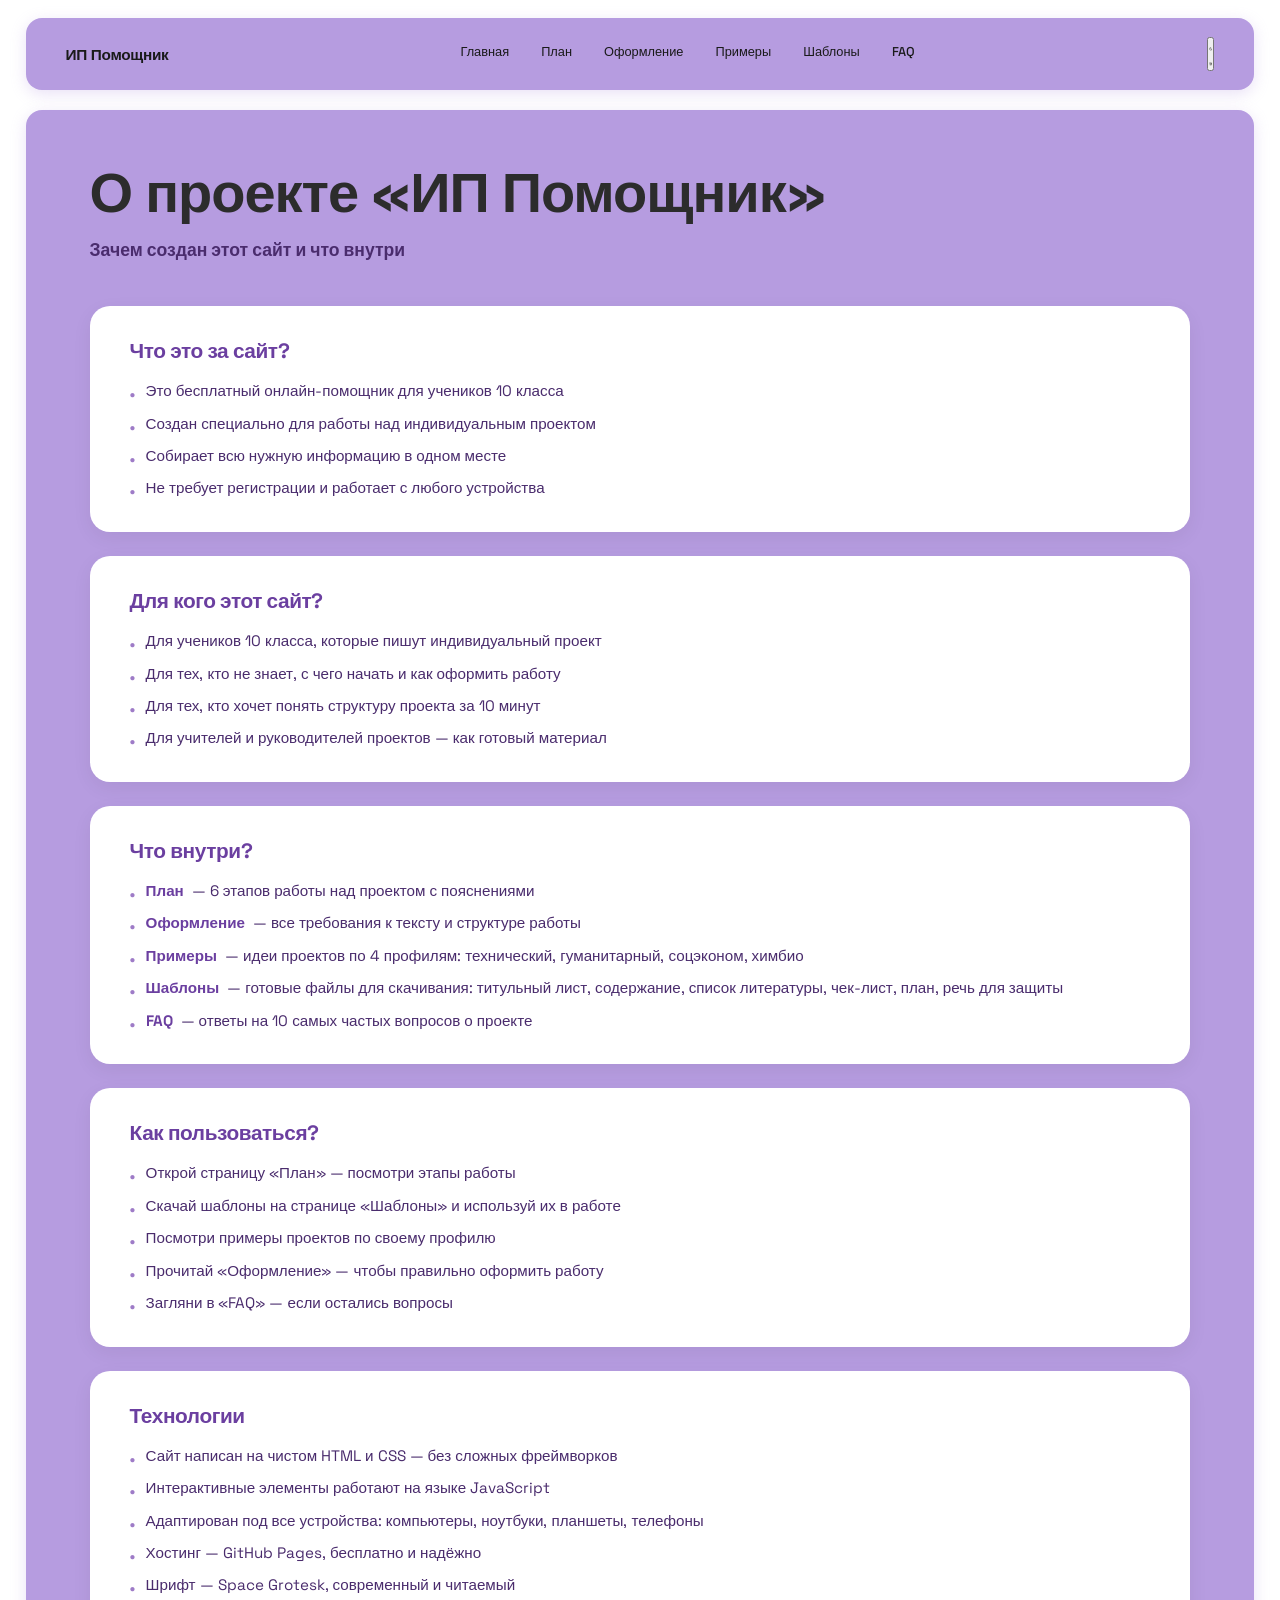
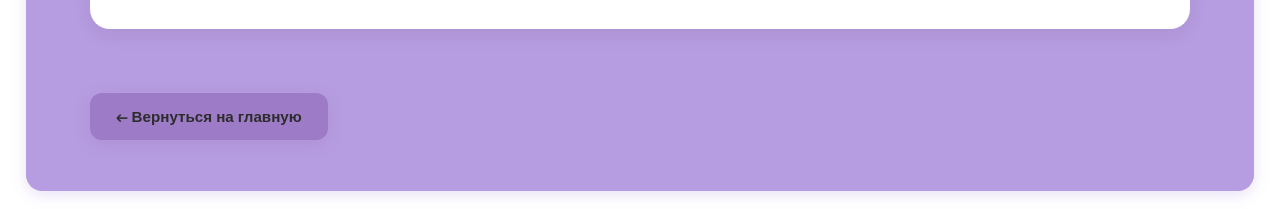
==== commit 493c04f8: "Update about.html Сменил тему" ====
--- a/about.html
+++ b/about.html
@@ -15,16 +15,32 @@
         
         <!-- Шапка сайта -->
         <header class="header-card">
-            <a href="about.html" class="logo">ИП Помощник</a>
-            <nav class="navigation">
-                <a href="index.html">Главная</a>
-                <a href="plan.html">План</a>
-                <a href="oformlenie.html">Оформление</a>
-                <a href="primery.html">Примеры</a>
-                <a href="templates.html">Шаблоны</a>
-                <a href="faq.html">FAQ</a>
-            </nav>
-        </header>
+    <a href="about.html" class="logo">ИП Помощник</a>
+    <nav class="navigation">
+        <a href="index.html">Главная</a>
+        <a href="plan.html">План</a>
+        <a href="oformlenie.html">Оформление</a>
+        <a href="primery.html">Примеры</a>
+        <a href="templates.html">Шаблоны</a>
+        <a href="faq.html">FAQ</a>
+    </nav>
+    <button class="theme-toggle" id="themeToggle" title="Переключить тему">
+        <svg class="icon-moon" viewBox="0 0 24 24" fill="none" stroke="currentColor" stroke-width="2" stroke-linecap="round" stroke-linejoin="round">
+            <path d="M21 12.79A9 9 0 1 1 11.21 3 7 7 0 0 0 21 12.79z"></path>
+        </svg>
+        <svg class="icon-sun" viewBox="0 0 24 24" fill="none" stroke="currentColor" stroke-width="2" stroke-linecap="round" stroke-linejoin="round">
+            <circle cx="12" cy="12" r="4"></circle>
+            <line x1="12" y1="2" x2="12" y2="4"></line>
+            <line x1="12" y1="20" x2="12" y2="22"></line>
+            <line x1="4.93" y1="4.93" x2="6.34" y2="6.34"></line>
+            <line x1="17.66" y1="17.66" x2="19.07" y2="19.07"></line>
+            <line x1="2" y1="12" x2="4" y2="12"></line>
+            <line x1="20" y1="12" x2="22" y2="12"></line>
+            <line x1="4.93" y1="19.07" x2="6.34" y2="17.66"></line>
+            <line x1="17.66" y1="6.34" x2="19.07" y2="4.93"></line>
+        </svg>
+    </button>
+</header>
 
         <!-- Основной контент -->
         <main class="content-card">
@@ -99,6 +115,24 @@
 
         </main>
     </div>
+<script>
+    (function() {
+        var themeToggle = document.getElementById('themeToggle');
+        var currentTheme = localStorage.getItem('theme') || 'light';
+
+        // Применяем сохранённую тему сразу при загрузке
+        document.documentElement.setAttribute('data-theme', currentTheme);
+
+        // Клик по кнопке — переключаем тему
+        themeToggle.addEventListener('click', function() {
+            var theme = document.documentElement.getAttribute('data-theme');
+            var newTheme = theme === 'dark' ? 'light' : 'dark';
+            document.documentElement.setAttribute('data-theme', newTheme);
+            localStorage.setItem('theme', newTheme);
+        });
+    })();
+</script>
+
 
 </body>
-</html>+</html>
--- a/style.css
+++ b/style.css
@@ -1,203 +1,192 @@
 /* ============================================================
    СБРОС СТИЛЕЙ
-   Убираем у всех элементов стандартные отступы и границы,
-   чтобы браузер не добавлял их сам.
+   Убираем у всех элементов стандартные отступы и границы.
    ============================================================ */
 * {
-    margin: 0;                  /* Убираем внешние отступы у всех элементов */
-    padding: 0;                 /* Убираем внутренние отступы у всех элементов */
-    box-sizing: border-box;     /* Ширина и высота включают padding и border */
-}
-
-/* Устанавливаем высоту на весь экран */
+    margin: 0;
+    padding: 0;
+    box-sizing: border-box;
+}
+
 html, body {
-    width: 100%;                /* Ширина на весь экран */
-    min-height: 100vh;          /* Минимальная высота — 100% высоты окна */
-}
-
-/* ============================================================
-   СТИЛИ ДЛЯ BODY (всей страницы)
-   ============================================================ */
+    width: 100%;
+    min-height: 100vh;
+}
+
 body {
-    font-family: 'Space Grotesk', sans-serif; /* Основной шрифт всего сайта */
-    background-color: #ffffff;  /* Белый фон вокруг фиолетовых карточек */
-    display: flex;              /* Flexbox для выравнивания содержимого */
-    justify-content: center;    /* Центрируем содержимое по горизонтали */
-    padding: 2vh 2vw;           /* Отступы от краёв экрана: 2% высоты и ширины */
-    color: #1a1a1a;             /* Основной цвет текста — почти чёрный */
+    font-family: 'Space Grotesk', sans-serif;
+    background-color: #ffffff;
+    display: flex;
+    justify-content: center;
+    padding: 2vh 2vw;
+    color: #1a1a1a;
 }
 
 /* ============================================================
    ОБЩИЙ КОНТЕЙНЕР ВСЕГО САЙТА
    ============================================================ */
 .app-wrapper {
-    width: 100%;                /* Ширина на 100% родителя */
-    max-width: 1400px;          /* Максимум 1400px, чтобы не растягивалось на огромных мониторах */
-    display: flex;              /* Внутри тоже flex */
-    flex-direction: column;     /* Элементы идут сверху вниз (шапка → контент) */
-    gap: 20px;                  /* Отступ между шапкой и основным блоком */
-    min-height: calc(100vh - 4vh); /* Минимальная высота: экран минус отступы body */
-}
-
-/* ============================================================
-   ШАПКА САЙТА (верхняя фиолетовая полоса)
+    width: 100%;
+    max-width: 1400px;
+    display: flex;
+    flex-direction: column;
+    gap: 20px;
+    min-height: calc(100vh - 4vh);
+}
+
+/* ============================================================
+   ШАПКА САЙТА
    ============================================================ */
 .header-card {
-    background-color: #B69CE0;  /* Светло-фиолетовый фон */
-    border-radius: 16px;        /* Закругление углов */
-    padding: 1.2rem 2.5rem;     /* Внутренние отступы: 1.2rem сверху/снизу, 2.5rem по бокам */
-    display: flex;              /* Flexbox для логотипа и меню */
-    justify-content: space-between; /* Логотип слева, меню справа */
-    align-items: center;        /* Выравнивание по вертикали по центру */
-    flex-wrap: wrap;            /* Разрешаем переносить элементы на новую строку */
-    gap: 1rem;                  /* Отступ между логотипом и меню */
-    flex-shrink: 0;             /* Шапка не сжимается, даже если экран маленький */
-    box-shadow: 0 4px 15px rgba(182, 156, 224, 0.3); /* Мягкая тень под шапкой */
-}
-
-/* Логотип «ИП Помощник» */
+    background-color: #B69CE0;
+    border-radius: 16px;
+    padding: 1.2rem 2.5rem;
+    display: flex;
+    justify-content: space-between;
+    align-items: center;
+    flex-wrap: wrap;
+    gap: 1rem;
+    flex-shrink: 0;
+    box-shadow: 0 4px 15px rgba(182, 156, 224, 0.3);
+}
+
 .logo {
-    text-decoration: none;      /* Убираем подчёркивание (это ссылка) */
-    font-weight: 700;           /* Жирный шрифт */
-    font-size: clamp(0.9rem, 1.2vw, 1.1rem); /* Адаптивный размер: от 0.9 до 1.1rem */
-    color: #1a1a1a;             /* Чёрный цвет текста */
-    white-space: nowrap;        /* Текст не переносится на новую строку */
-    letter-spacing: -0.3px;     /* Немного сжимаем буквы */
-    cursor: pointer;            /* Курсор-указатель при наведении */
-    transition: opacity 0.2s ease; /* Плавное изменение прозрачности */
+    text-decoration: none;
+    font-weight: 700;
+    font-size: clamp(0.9rem, 1.2vw, 1.1rem);
+    color: #1a1a1a;
+    white-space: nowrap;
+    letter-spacing: -0.3px;
+    cursor: pointer;
+    transition: opacity 0.2s ease;
 }
 
 .logo:hover {
-    opacity: 0.75;              /* При наведении логотип слегка бледнеет */
-}
-
-/* Навигационное меню */
+    opacity: 0.75;
+}
+
 .navigation {
-    display: flex;              /* Ссылки в одну строку */
-    gap: clamp(1rem, 2.5vw, 2.5rem); /* Адаптивный отступ между ссылками */
-    flex-wrap: wrap;            /* Разрешаем перенос на новую строку */
-    justify-content: center;    /* Центрируем по горизонтали */
-}
-
-/* Ссылки в меню */
+    display: flex;
+    gap: clamp(1rem, 2.5vw, 2.5rem);
+    flex-wrap: wrap;
+    justify-content: center;
+}
+
 .navigation a {
-    text-decoration: none;      /* Убираем подчёркивание */
-    color: #1a1a1a;             /* Чёрный текст */
-    font-size: clamp(0.8rem, 1vw, 0.95rem); /* Адаптивный размер шрифта */
-    font-weight: 500;           /* Средняя жирность */
-    padding-bottom: 4px;        /* Отступ снизу для линии подчёркивания */
-    border-bottom: 2px solid transparent; /* Прозрачная линия под текстом */
-    transition: border-color 0.2s; /* Плавное появление линии */
-    white-space: nowrap;        /* Не переносить текст */
+    text-decoration: none;
+    color: #1a1a1a;
+    font-size: clamp(0.8rem, 1vw, 0.95rem);
+    font-weight: 500;
+    padding-bottom: 4px;
+    border-bottom: 2px solid transparent;
+    transition: border-color 0.2s;
+    white-space: nowrap;
 }
 
 .navigation a:hover {
-    border-bottom-color: rgba(26, 26, 26, 0.3); /* Серая линия при наведении */
+    border-bottom-color: rgba(26, 26, 26, 0.3);
 }
 
 .navigation a.active {
-    border-bottom-color: #1a1a1a; /* Чёрная линия у активной ссылки */
-}
-
-/* ============================================================
-   ОСНОВНОЙ КОНТЕНТ (большая фиолетовая карточка)
+    border-bottom-color: #1a1a1a;
+}
+
+/* ============================================================
+   ОСНОВНОЙ КОНТЕНТ
    ============================================================ */
 .content-card {
-    background-color: #B69CE0;  /* Тот же фиолетовый */
-    border-radius: 16px;        /* Закруглённые углы */
-    padding: clamp(2rem, 4vw, 4rem) clamp(1.5rem, 5vw, 4rem); /* Адаптивные отступы */
-    flex-grow: 1;               /* Занимает всё оставшееся место по высоте */
-    box-shadow: 0 4px 15px rgba(182, 156, 224, 0.3); /* Тень для объёма */
-}
-
-/* ============================================================
-   ГЛАВНАЯ СТРАНИЦА (index.html)
-   ============================================================ */
-
-/* Верхний блок: заголовок слева, QR справа */
+    background-color: #B69CE0;
+    border-radius: 16px;
+    padding: clamp(2rem, 4vw, 4rem) clamp(1.5rem, 5vw, 4rem);
+    flex-grow: 1;
+    box-shadow: 0 4px 15px rgba(182, 156, 224, 0.3);
+}
+
+/* ============================================================
+   ГЛАВНАЯ — ВЕРХНИЙ БЛОК (Заголовок + QR)
+   ============================================================ */
 .hero-section {
-    display: flex;              /* Заголовок и QR в одну строку */
-    justify-content: space-between; /* Заголовок слева, QR справа */
-    align-items: flex-start;    /* Выравнивание по верхнему краю */
-    gap: 3rem;                  /* Отступ между блоками */
-    margin-bottom: 2rem;        /* Отступ снизу */
-    flex-wrap: wrap;            /* Перенос на новую строку при нехватке места */
+    display: flex;
+    justify-content: space-between;
+    align-items: flex-start;
+    gap: 3rem;
+    margin-bottom: 2rem;
+    flex-wrap: wrap;
 }
 
 .hero-text {
-    flex: 1;                    /* Занимает всё доступное место */
-    min-width: 300px;           /* Минимальная ширина */
+    flex: 1;
+    min-width: 300px;
 }
 
 .hero-text h1 {
-    font-size: clamp(2rem, 5vw, 3.5rem); /* Адаптивный размер: 32–56px */
-    font-weight: 700;           /* Жирный */
-    color: #2c2c2c;             /* Тёмно-серый */
-    margin-bottom: 1.5rem;      /* Отступ до подзаголовка */
-    line-height: 1.1;           /* Плотный межстрочный интервал */
-    letter-spacing: -1px;       /* Сжатые буквы */
+    font-size: clamp(2rem, 5vw, 3.5rem);
+    font-weight: 700;
+    color: #2c2c2c;
+    margin-bottom: 1.5rem;
+    line-height: 1.1;
+    letter-spacing: -1px;
 }
 
 .hero-text .subtitle {
-    font-size: clamp(1rem, 1.5vw, 1.2rem); /* Адаптивный размер */
-    font-weight: 600;           /* Полужирный */
-    color: #4a2c6d;             /* Тёмно-фиолетовый */
-    margin-bottom: 2rem;        /* Отступ до кнопок */
+    font-size: clamp(1rem, 1.5vw, 1.2rem);
+    font-weight: 600;
+    color: #4a2c6d;
+    margin-bottom: 2rem;
 }
 
 /* ============================================================
    КНОПКИ
    ============================================================ */
 .buttons-group {
-    display: flex;              /* Кнопки в строку */
-    gap: 1rem;                  /* Отступ между кнопками */
-    flex-wrap: wrap;            /* Перенос на новую строку */
+    display: flex;
+    gap: 1rem;
+    flex-wrap: wrap;
 }
 
 .btn {
-    display: inline-block;      /* Чтобы padding и ширина работали */
-    padding: 12px 28px;         /* Внутренние отступы */
-    border-radius: 12px;        /* Закруглённые углы */
-    font-family: 'Space Grotesk', sans-serif; /* Шрифт как у сайта */
-    font-size: 1rem;            /* Размер текста */
-    font-weight: 600;           /* Полужирный */
-    cursor: pointer;            /* Курсор-указатель */
-    transition: all 0.2s;       /* Плавная анимация */
-    border: none;               /* Убираем границу */
-    text-decoration: none;      /* Убираем подчёркивание */
-    text-align: center;         /* Центрируем текст */
+    display: inline-block;
+    padding: 12px 28px;
+    border-radius: 12px;
+    font-family: 'Space Grotesk', sans-serif;
+    font-size: 1rem;
+    font-weight: 600;
+    cursor: pointer;
+    transition: all 0.2s;
+    border: none;
+    text-decoration: none;
+    text-align: center;
 }
 
 /* --- Кнопка «Начать» — эффектная --- */
 .btn-primary {
-    background: linear-gradient(135deg, #A87FE0 0%, #8A63B8 100%); /* Градиент */
-    color: #ffffff;             /* Белый текст */
-    font-weight: 700;           /* Жирный */
-    letter-spacing: 0.3px;      /* Чуть разреженные буквы */
-    position: relative;         /* Для псевдоэлемента ::before */
-    overflow: hidden;           /* Скрываем то, что выходит за границы */
-    box-shadow:                 /* Тени для объёма */
+    background: linear-gradient(135deg, #A87FE0 0%, #8A63B8 100%);
+    color: #ffffff;
+    font-weight: 700;
+    letter-spacing: 0.3px;
+    position: relative;
+    overflow: hidden;
+    box-shadow:
         0 6px 20px rgba(158, 123, 199, 0.5),
         0 2px 6px rgba(158, 123, 199, 0.3),
-        inset 0 1px 0 rgba(255, 255, 255, 0.3); /* Внутренняя подсветка */
-    transition: all 0.35s cubic-bezier(0.25, 0.8, 0.25, 1); /* Плавная анимация */
-}
-
-/* Светлая подсветка сверху — «глянец» */
+        inset 0 1px 0 rgba(255, 255, 255, 0.3);
+    transition: all 0.35s cubic-bezier(0.25, 0.8, 0.25, 1);
+}
+
 .btn-primary::before {
-    content: "";                /* Обязательно для псевдоэлемента */
-    position: absolute;         /* Позиционируется относительно кнопки */
-    inset: 0;                   /* Растягивается на всю кнопку */
-    background: linear-gradient(180deg, rgba(255, 255, 255, 0.2) 0%, transparent 60%); /* Градиент сверху */
-    opacity: 0;                 /* Изначально невидим */
-    transition: opacity 0.35s ease; /* Плавное появление */
-    pointer-events: none;       /* Не мешает кликам */
+    content: "";
+    position: absolute;
+    inset: 0;
+    background: linear-gradient(180deg, rgba(255, 255, 255, 0.2) 0%, transparent 60%);
+    opacity: 0;
+    transition: opacity 0.35s ease;
+    pointer-events: none;
 }
 
 .btn-primary:hover {
-    background: linear-gradient(135deg, #B98FE8 0%, #9A73C8 100%); /* Светлее при наведении */
-    transform: translateY(-3px) scale(1.03); /* Подъём и увеличение */
-    box-shadow:                 /* Усиленное свечение */
+    background: linear-gradient(135deg, #B98FE8 0%, #9A73C8 100%);
+    transform: translateY(-3px) scale(1.03);
+    box-shadow:
         0 12px 30px rgba(158, 123, 199, 0.7),
         0 4px 12px rgba(158, 123, 199, 0.5),
         0 0 25px rgba(158, 123, 199, 0.6),
@@ -205,12 +194,12 @@
 }
 
 .btn-primary:hover::before {
-    opacity: 1;                 /* Подсветка появляется */
+    opacity: 1;
 }
 
 .btn-primary:active {
-    transform: translateY(-1px) scale(0.99); /* «Вдавливание» */
-    box-shadow:                 /* Тень уменьшается */
+    transform: translateY(-1px) scale(0.99);
+    box-shadow:
         0 4px 12px rgba(158, 123, 199, 0.6),
         0 2px 6px rgba(158, 123, 199, 0.4),
         inset 0 2px 4px rgba(0, 0, 0, 0.1);
@@ -218,581 +207,570 @@
 
 /* --- Вторичная кнопка --- */
 .btn-secondary {
-    background-color: rgba(255, 255, 255, 0.2); /* Полупрозрачный белый */
-    color: #2c2c2c;             /* Тёмный текст */
-    border: 1px solid rgba(255, 255, 255, 0.4); /* Тонкая граница */
+    background-color: rgba(255, 255, 255, 0.2);
+    color: #2c2c2c;
+    border: 1px solid rgba(255, 255, 255, 0.4);
 }
 
 .btn-secondary:hover {
-    background-color: rgba(255, 255, 255, 0.3); /* Чуть светлее */
-    transform: translateY(-2px); /* Лёгкий подъём */
+    background-color: rgba(255, 255, 255, 0.3);
+    transform: translateY(-2px);
 }
 
 /* ============================================================
    БЛОК С QR-КОДОМ
    ============================================================ */
 .hero-square {
-    display: flex;              /* QR и текст в столбик */
-    flex-direction: column;     /* Вертикальное расположение */
-    align-items: center;        /* Центрирование по горизонтали */
-    gap: 14px;                  /* Отступ между QR и текстом */
-    flex-shrink: 0;             /* Не сжимается */
-}
-
-/* Контейнер-рамка вокруг QR */
+    display: flex;
+    flex-direction: column;
+    align-items: center;
+    gap: 14px;
+    flex-shrink: 0;
+}
+
 .qr-container {
-    width: clamp(180px, 17vw, 240px); /* Адаптивная ширина */
-    height: clamp(180px, 17vw, 240px); /* Адаптивная высота */
-    background-color: #ffffff;  /* Белая рамка */
-    border-radius: 20px;        /* Закруглённые углы */
-    padding: 14px;              /* Внутренний отступ вокруг QR */
-    box-sizing: border-box;     /* Учитываем padding в размерах */
-    display: flex;              /* Flexbox для центрирования */
-    align-items: center;        /* Центр по вертикали */
-    justify-content: center;    /* Центр по горизонтали */
-    box-shadow:                 /* Свечение вокруг рамки */
+    width: clamp(180px, 17vw, 240px);
+    height: clamp(180px, 17vw, 240px);
+    background-color: #ffffff;
+    border-radius: 20px;
+    padding: 14px;
+    box-sizing: border-box;
+    display: flex;
+    align-items: center;
+    justify-content: center;
+    box-shadow:
         0 0 15px rgba(158, 123, 199, 0.6),
         0 0 30px rgba(158, 123, 199, 0.4),
         0 0 60px rgba(158, 123, 199, 0.2),
         0 4px 15px rgba(0, 0, 0, 0.1);
-    transition: box-shadow 0.4s ease, transform 0.4s ease; /* Плавная анимация */
+    transition: box-shadow 0.4s ease, transform 0.4s ease;
 }
 
 .qr-container:hover {
-    box-shadow:                 /* Усиленное свечение */
+    box-shadow:
         0 0 20px rgba(158, 123, 199, 0.8),
         0 0 40px rgba(158, 123, 199, 0.6),
         0 0 80px rgba(158, 123, 199, 0.4),
         0 6px 22px rgba(0, 0, 0, 0.15);
-    transform: translateY(-3px) scale(1.01); /* Лёгкий подъём при наведении */
-}
-
-/* Сама картинка QR-кода */
+    transform: translateY(-3px) scale(1.01);
+}
+
 .qr-image {
-    width: 100%;                /* Занимает всю ширину контейнера */
-    height: 100%;               /* Занимает всю высоту */
-    object-fit: contain;        /* Картинка не искажается */
-    border-radius: 8px;         /* Небольшое закругление */
-    display: block;             /* Убираем лишние отступы */
-}
-
-/* Текст под QR */
+    width: 100%;
+    height: 100%;
+    object-fit: contain;
+    border-radius: 8px;
+    display: block;
+}
+
 .square-text {
-    font-size: 0.85rem;         /* Маленький текст */
-    font-weight: 600;           /* Полужирный */
-    color: #4a2c6d;             /* Тёмно-фиолетовый */
-    text-align: center;         /* По центру */
-    max-width: 240px;           /* Ограничиваем ширину */
-    line-height: 1.35;          /* Межстрочный интервал */
+    font-size: 0.85rem;
+    font-weight: 600;
+    color: #4a2c6d;
+    text-align: center;
+    max-width: 240px;
+    line-height: 1.35;
 }
 
 /* ============================================================
    БЛОК «Что такое индивидуальный проект?»
    ============================================================ */
 .info-section {
-    margin-bottom: 2rem;        /* Отступ снизу */
-    margin-top: -1rem;          /* Поднимаем блок выше */
+    margin-bottom: 2rem;
+    margin-top: -1rem;
 }
 
 .info-section h2 {
-    font-size: clamp(1.5rem, 3vw, 2.2rem); /* Адаптивный размер */
-    font-weight: 700;           /* Жирный */
-    color: #2c2c2c;             /* Тёмно-серый */
-    margin-bottom: 0.75rem;     /* Отступ до текста */
-    letter-spacing: -0.5px;     /* Сжатые буквы */
+    font-size: clamp(1.5rem, 3vw, 2.2rem);
+    font-weight: 700;
+    color: #2c2c2c;
+    margin-bottom: 0.75rem;
+    letter-spacing: -0.5px;
 }
 
 .info-section p {
-    font-size: clamp(0.95rem, 1.2vw, 1.1rem); /* Адаптивный размер */
-    color: #4a2c6d;             /* Тёмно-фиолетовый */
-    line-height: 1.55;          /* Комфортный межстрочный интервал */
-    max-width: 800px;           /* Ограничение ширины */
+    font-size: clamp(0.95rem, 1.2vw, 1.1rem);
+    color: #4a2c6d;
+    line-height: 1.55;
+    max-width: 800px;
 }
 
 /* ============================================================
    ПЛАШКИ НА ГЛАВНОЙ (План, Оформление, Примеры, Шаблоны)
    ============================================================ */
 .home-grid {
-    grid-template-columns: repeat(4, 1fr); /* 4 равные колонки */
+    grid-template-columns: repeat(4, 1fr);
 }
 
 .home-card {
-    display: flex;              /* Flexbox внутри плашки */
-    flex-direction: column;     /* Иконка сверху, текст снизу */
-    align-items: flex-start;    /* Прижимаем всё влево */
-    text-align: left;           /* Текст по левому краю */
-    padding: 1.5rem;            /* Внутренние отступы */
-    border-radius: 20px;        /* Закруглённые углы */
-    background-color: #ffffff;  /* Белый фон */
-    border: 1px solid rgba(255, 255, 255, 0.5); /* Светлая граница */
-    box-shadow: 0 4px 15px rgba(0, 0, 0, 0.05); /* Мягкая тень */
-    min-height: auto;           /* Высота по содержимому */
-    gap: 0;                     /* Без автоматического отступа */
+    display: flex;
+    flex-direction: column;
+    align-items: flex-start;
+    text-align: left;
+    padding: 1.5rem;
+    border-radius: 20px;
+    background-color: #ffffff;
+    border: 1px solid rgba(255, 255, 255, 0.5);
+    box-shadow: 0 4px 15px rgba(0, 0, 0, 0.05);
+    min-height: auto;
+    gap: 0;
+    transition: transform 0.25s ease,
+                box-shadow 0.25s ease,
+                background-color 0.25s ease;
 }
 
 .home-card:hover {
-    background-color: #f9f9f9;  /* Светлее при наведении */
-    transform: translateY(-5px); /* Подъём */
-    box-shadow: 0 8px 25px rgba(0, 0, 0, 0.1); /* Усиленная тень */
-}
-
-/* Иконка в плашке */
+    background-color: #f9f9f9;
+    transform: translateY(-5px) !important;
+    box-shadow: 0 8px 25px rgba(0, 0, 0, 0.1) !important;
+}
+
+/* При наведении отключаем анимацию появления — чтобы подъём работал */
+.home-page .home-card:hover {
+    animation: none !important;
+}
+
 .card-icon {
-    width: 48px;                /* Ширина иконки */
-    height: 48px;               /* Высота иконки */
-    display: flex;              /* Flexbox для центрирования */
-    align-items: center;        /* Центр по вертикали */
-    justify-content: center;    /* Центр по горизонтали */
-    margin-bottom: 1.25rem;     /* Отступ до заголовка */
-    background-color: transparent; /* Прозрачный фон */
-    padding: 0;                 /* Без отступов */
-    margin-left: 0;             /* Прижимаем к левому краю */
-    align-self: flex-start;     /* Выравнивание по левому краю */
+    width: 48px;
+    height: 48px;
+    display: flex;
+    align-items: center;
+    justify-content: center;
+    margin-bottom: 1.25rem;
+    background-color: transparent;
+    padding: 0;
+    margin-left: 0;
+    align-self: flex-start;
 }
 
 .card-icon svg {
-    width: 100%;                /* SVG на всю ширину */
-    height: 100%;               /* SVG на всю высоту */
-    display: block;             /* Убираем пробел снизу */
-}
-
-/* Текстовый блок внутри плашки */
+    width: 100%;
+    height: 100%;
+    display: block;
+}
+
 .home-card .card-text {
-    display: flex;              /* Flexbox */
-    flex-direction: column;     /* В столбик */
-    align-items: flex-start;    /* Прижимаем влево */
-    text-align: left;           /* Текст слева */
-    width: 100%;                /* На всю ширину */
-    margin: 0;                  /* Без внешних отступов */
-    padding: 0;                 /* Без внутренних */
-    padding-left: 8px;          /* Сдвигаем текст чуть правее */
+    display: flex;
+    flex-direction: column;
+    align-items: flex-start;
+    text-align: left;
+    width: 100%;
+    margin: 0;
+    padding: 0;
+    padding-left: 8px;
 }
 
 .home-card .card-text h3 {
-    font-size: 1.1rem;          /* Размер заголовка */
-    font-weight: 700;           /* Жирный */
-    color: #2c2c2c;             /* Тёмно-серый */
-    margin-bottom: 6px;         /* Отступ до описания */
-    letter-spacing: -0.3px;     /* Сжатые буквы */
+    font-size: 1.1rem;
+    font-weight: 700;
+    color: #2c2c2c;
+    margin-bottom: 6px;
+    letter-spacing: -0.3px;
 }
 
 .home-card .card-text p {
-    font-size: 0.85rem;         /* Мелкий текст */
-    color: #6b5b8a;             /* Серо-фиолетовый */
-    line-height: 1.4;           /* Межстрочный интервал */
-    font-weight: 500;           /* Средняя жирность */
+    font-size: 0.85rem;
+    color: #6b5b8a;
+    line-height: 1.4;
+    font-weight: 500;
 }
 
 /* ============================================================
    ОБЩИЕ СТИЛИ ДЛЯ ВНУТРЕННИХ СТРАНИЦ
    ============================================================ */
-
-/* Заголовок страницы */
 .page-header {
-    margin-bottom: clamp(2rem, 5vh, 4rem); /* Адаптивный отступ снизу */
+    margin-bottom: clamp(2rem, 5vh, 4rem);
 }
 
 .page-header h1 {
-    font-size: clamp(2rem, 5vw, 3.5rem); /* Адаптивный размер */
-    font-weight: 700;           /* Жирный */
-    color: #2c2c2c;             /* Тёмно-серый */
-    margin-bottom: 1rem;        /* Отступ до подзаголовка */
-    line-height: 1.1;           /* Плотный межстрочный */
-    letter-spacing: -1px;       /* Сжатые буквы */
+    font-size: clamp(2rem, 5vw, 3.5rem);
+    font-weight: 700;
+    color: #2c2c2c;
+    margin-bottom: 1rem;
+    line-height: 1.1;
+    letter-spacing: -1px;
 }
 
 .page-header .subtitle {
-    font-size: clamp(0.9rem, 1.5vw, 1.1rem); /* Адаптивный */
-    font-weight: 600;           /* Полужирный */
-    color: #4a2c6d;             /* Тёмно-фиолетовый */
-}
-
-/* Сетка карточек */
+    font-size: clamp(0.9rem, 1.5vw, 1.1rem);
+    font-weight: 600;
+    color: #4a2c6d;
+}
+
 .grid-container {
-    display: grid;              /* Grid-раскладка */
-    grid-template-columns: repeat(auto-fit, minmax(320px, 1fr)); /* Автоматическое число колонок */
-    gap: clamp(1rem, 2vw, 2rem); /* Адаптивный отступ между карточками */
-    width: 100%;                /* На всю ширину */
-}
-
-/* Карточка-«таблетка» (для страницы шаблонов) */
+    display: grid;
+    grid-template-columns: repeat(auto-fit, minmax(320px, 1fr));
+    gap: clamp(1rem, 2vw, 2rem);
+    width: 100%;
+}
+
+/* Карточка-«таблетка» (страница шаблонов) */
 .card {
-    display: flex;              /* Flexbox */
-    justify-content: space-between; /* Текст слева, кнопка справа */
-    align-items: center;        /* Выравнивание по центру */
-    background-color: rgba(255, 255, 255, 0.15); /* Полупрозрачный белый */
-    border: 1px solid rgba(255, 255, 255, 0.4); /* Светлая граница */
-    border-radius: 50px;        /* Форма «таблетки» */
-    padding: clamp(0.75rem, 1.5vw, 1.25rem) clamp(1rem, 2vw, 1.5rem); /* Адаптивные отступы */
-    text-decoration: none;      /* Без подчёркивания */
-    transition: background-color 0.2s ease, border-color 0.2s ease, transform 0.2s; /* Плавные переходы */
-    cursor: pointer;            /* Курсор-указатель */
-    min-height: 80px;           /* Минимальная высота */
+    display: flex;
+    justify-content: space-between;
+    align-items: center;
+    background-color: rgba(255, 255, 255, 0.15);
+    border: 1px solid rgba(255, 255, 255, 0.4);
+    border-radius: 50px;
+    padding: clamp(0.75rem, 1.5vw, 1.25rem) clamp(1rem, 2vw, 1.5rem);
+    text-decoration: none;
+    transition: background-color 0.2s ease, border-color 0.2s ease, transform 0.2s;
+    cursor: pointer;
+    min-height: 80px;
 }
 
 .card:hover {
-    background-color: rgba(255, 255, 255, 0.25); /* Чуть светлее */
-    border-color: rgba(255, 255, 255, 0.6); /* Чуть ярче граница */
+    background-color: rgba(255, 255, 255, 0.25);
+    border-color: rgba(255, 255, 255, 0.6);
 }
 
 .card-text {
-    display: flex;              /* Flexbox */
-    flex-direction: column;     /* В столбик */
-    justify-content: center;    /* Центр по вертикали */
-    flex: 1;                    /* Занимает всё место */
-    margin-right: 1rem;         /* Отступ до кнопки */
+    display: flex;
+    flex-direction: column;
+    justify-content: center;
+    flex: 1;
+    margin-right: 1rem;
 }
 
 .card-text h3 {
-    font-size: clamp(0.95rem, 1.2vw, 1.1rem); /* Адаптивный */
-    font-weight: 600;           /* Полужирный */
-    color: #2c2c2c;             /* Тёмно-серый */
-    margin-bottom: 4px;         /* Отступ до описания */
-    letter-spacing: -0.3px;     /* Сжатые буквы */
+    font-size: clamp(0.95rem, 1.2vw, 1.1rem);
+    font-weight: 600;
+    color: #2c2c2c;
+    margin-bottom: 4px;
+    letter-spacing: -0.3px;
 }
 
 .card-text p {
-    font-size: clamp(0.75rem, 0.9vw, 0.85rem); /* Адаптивный */
-    color: #6b5b8a;             /* Серо-фиолетовый */
-    font-weight: 400;           /* Обычный */
-}
-
-/* Кнопка скачивания (круг со стрелкой) */
+    font-size: clamp(0.75rem, 0.9vw, 0.85rem);
+    color: #6b5b8a;
+    font-weight: 400;
+}
+
 .download-btn {
-    width: clamp(44px, 5vw, 56px); /* Адаптивная ширина */
-    height: clamp(44px, 5vw, 56px); /* Адаптивная высота */
-    border-radius: 50%;         /* Круглая */
-    background-color: #9E7BC7;  /* Фиолетовый */
-    border: 1px solid rgba(255, 255, 255, 0.3); /* Светлая граница */
-    display: flex;              /* Flexbox */
-    justify-content: center;    /* Центр по горизонтали */
-    align-items: center;        /* Центр по вертикали */
-    flex-shrink: 0;             /* Не сжимается */
-    transition: background-color 0.2s, transform 0.2s; /* Плавные переходы */
+    width: clamp(44px, 5vw, 56px);
+    height: clamp(44px, 5vw, 56px);
+    border-radius: 50%;
+    background-color: #9E7BC7;
+    border: 1px solid rgba(255, 255, 255, 0.3);
+    display: flex;
+    justify-content: center;
+    align-items: center;
+    flex-shrink: 0;
+    transition: background-color 0.2s, transform 0.2s;
 }
 
 .download-btn svg {
-    stroke: #2c2c2c;            /* Цвет обводки иконки */
-    width: 50%;                 /* SVG на половину кнопки */
+    stroke: #2c2c2c;
+    width: 50%;
     height: 50%;
 }
 
 .card:hover .download-btn {
-    background-color: #8a63b8;  /* Темнее при наведении */
-    transform: scale(1.05);     /* Слегка увеличивается */
+    background-color: #8a63b8;
+    transform: scale(1.05);
 }
 
 /* ============================================================
    СТРАНИЦА ПЛАНА (plan.html)
    ============================================================ */
-
-/* Кружки с этапами */
 .steps-navigation {
-    display: flex;              /* В строку */
-    gap: 1rem;                  /* Отступ между кружками */
-    margin-bottom: 2.5rem;      /* Отступ снизу */
-    flex-wrap: wrap;            /* Перенос на новую строку */
+    display: flex;
+    gap: 1rem;
+    margin-bottom: 2.5rem;
+    flex-wrap: wrap;
 }
 
 .step-btn {
-    width: 52px;                /* Ширина кружка */
-    height: 52px;               /* Высота кружка */
-    border-radius: 50%;         /* Круглая форма */
-    border: none;               /* Без границы */
-    background-color: rgba(255, 255, 255, 0.2); /* Полупрозрачный */
-    color: #4a2c6d;             /* Тёмно-фиолетовый текст */
-    font-family: 'Space Grotesk', sans-serif; /* Шрифт */
-    font-size: 1.2rem;          /* Размер цифры */
-    font-weight: 600;           /* Полужирный */
-    cursor: pointer;            /* Курсор-указатель */
-    transition: all 0.25s ease; /* Плавные переходы */
-    display: flex;              /* Flexbox */
-    align-items: center;        /* Центр по вертикали */
-    justify-content: center;    /* Центр по горизонтали */
+    width: 52px;
+    height: 52px;
+    border-radius: 50%;
+    border: none;
+    background-color: rgba(255, 255, 255, 0.2);
+    color: #4a2c6d;
+    font-family: 'Space Grotesk', sans-serif;
+    font-size: 1.2rem;
+    font-weight: 600;
+    cursor: pointer;
+    transition: all 0.25s ease;
+    display: flex;
+    align-items: center;
+    justify-content: center;
 }
 
 .step-btn:hover {
-    background-color: rgba(255, 255, 255, 0.4); /* Светлее */
-    transform: translateY(-2px); /* Подъём */
+    background-color: rgba(255, 255, 255, 0.4);
+    transform: translateY(-2px);
 }
 
 .step-btn.active {
-    background-color: #ffffff;  /* Белый фон у активной */
-    color: #2c2c2c;             /* Тёмный текст */
-    box-shadow: 0 4px 15px rgba(0, 0, 0, 0.1); /* Тень */
-    transform: scale(1.05);     /* Немного больше */
-}
-
-/* Карточка с содержимым этапа */
+    background-color: #ffffff;
+    color: #2c2c2c;
+    box-shadow: 0 4px 15px rgba(0, 0, 0, 0.1);
+    transform: scale(1.05);
+}
+
 .step-card {
-    background-color: #ffffff;  /* Белый фон */
-    border-radius: 24px;        /* Закруглённые углы */
-    padding: 2.5rem 3rem;       /* Внутренние отступы */
-    box-shadow: 0 8px 30px rgba(0, 0, 0, 0.08); /* Тень */
-    max-width: 900px;           /* Максимальная ширина */
-    transition: all 0.3s ease;  /* Плавная анимация */
+    background-color: #ffffff;
+    border-radius: 24px;
+    padding: 2.5rem 3rem;
+    box-shadow: 0 8px 30px rgba(0, 0, 0, 0.08);
+    max-width: 900px;
+    transition: all 0.3s ease;
 }
 
 .step-card-header {
-    display: flex;              /* Flexbox */
-    align-items: baseline;      /* Выравнивание по базовой линии текста */
-    gap: 1.5rem;                /* Отступ */
-    margin-bottom: 1.5rem;      /* Отступ снизу */
-    flex-wrap: wrap;            /* Перенос */
+    display: flex;
+    align-items: baseline;
+    gap: 1.5rem;
+    margin-bottom: 1.5rem;
+    flex-wrap: wrap;
 }
 
 .step-title {
-    font-size: 1.5rem;          /* Размер */
-    font-weight: 700;           /* Жирный */
-    color: #2c2c2c;             /* Тёмный */
-    margin: 0;                  /* Без отступа */
-    letter-spacing: -0.3px;     /* Сжатые буквы */
+    font-size: 1.5rem;
+    font-weight: 700;
+    color: #2c2c2c;
+    margin: 0;
+    letter-spacing: -0.3px;
 }
 
 .step-subtitle {
-    font-size: 1.1rem;          /* Размер */
-    font-weight: 500;           /* Средний */
-    color: #6b5b8a;             /* Серо-фиолетовый */
-    margin: 0;                  /* Без отступа */
+    font-size: 1.1rem;
+    font-weight: 500;
+    color: #6b5b8a;
+    margin: 0;
 }
 
 .step-content {
-    display: flex;              /* Flexbox */
-    flex-direction: column;     /* В столбик */
-    gap: 0.8rem;                /* Отступ между абзацами */
-    font-size: 0.95rem;         /* Размер текста */
-    line-height: 1.5;           /* Межстрочный интервал */
-    color: #4a2c6d;             /* Тёмно-фиолетовый */
+    display: flex;
+    flex-direction: column;
+    gap: 0.8rem;
+    font-size: 0.95rem;
+    line-height: 1.5;
+    color: #4a2c6d;
 }
 
 .step-content p {
-    margin: 0;                  /* Убираем отступы у абзацев */
+    margin: 0;
 }
 
 .step-content strong {
-    color: #2c2c2c;             /* Жирный текст — чёрный */
-    font-weight: 600;           /* Полужирный */
-    margin-right: 4px;          /* Отступ справа */
-}
-
-/* Ссылка «Подробнее» */
+    color: #2c2c2c;
+    font-weight: 600;
+    margin-right: 4px;
+}
+
 .step-link {
-    display: inline-block;      /* В строке, но с padding */
-    margin-top: 0.5rem;         /* Отступ сверху */
-    color: #9E7BC7;             /* Фиолетовый */
-    font-weight: 600;           /* Полужирный */
-    text-decoration: none;      /* Без подчёркивания */
-    transition: color 0.2s, transform 0.2s; /* Плавные переходы */
-    align-self: flex-end;       /* Прижимаем вправо */
-    font-size: 0.9rem;          /* Размер */
+    display: inline-block;
+    margin-top: 0.5rem;
+    color: #9E7BC7;
+    font-weight: 600;
+    text-decoration: none;
+    transition: color 0.2s, transform 0.2s;
+    align-self: flex-end;
+    font-size: 0.9rem;
 }
 
 .step-link:hover {
-    color: #8a63b8;             /* Темнее */
-    transform: translateX(3px); /* Сдвиг вправо */
+    color: #8a63b8;
+    transform: translateX(3px);
 }
 
 /* ============================================================
    СТРАНИЦА ОФОРМЛЕНИЯ (oformlenie.html)
    ============================================================ */
-
-/* Верхний блок: заголовок слева, требования справа */
 .oformlenie-hero {
-    display: flex;              /* Flexbox */
-    justify-content: space-between; /* Заголовок слева, требования справа */
-    align-items: flex-start;    /* По верхнему краю */
-    gap: 3rem;                  /* Отступ */
-    margin-bottom: 3rem;        /* Отступ снизу */
-    flex-wrap: wrap;            /* Перенос */
+    display: flex;
+    justify-content: space-between;
+    align-items: flex-start;
+    gap: 3rem;
+    margin-bottom: 3rem;
+    flex-wrap: wrap;
 }
 
 .oformlenie-title {
-    flex: 1;                    /* Занимает всё место */
-    min-width: 300px;           /* Минимальная ширина */
+    flex: 1;
+    min-width: 300px;
 }
 
 .oformlenie-title h1 {
-    font-size: clamp(2rem, 4.5vw, 3.2rem); /* Адаптивный размер */
-    font-weight: 700;           /* Жирный */
-    color: #2c2c2c;             /* Тёмный */
-    line-height: 1.1;           /* Плотный */
-    letter-spacing: -1px;       /* Сжатые буквы */
-    margin-bottom: 1.5rem;      /* Отступ снизу */
+    font-size: clamp(2rem, 4.5vw, 3.2rem);
+    font-weight: 700;
+    color: #2c2c2c;
+    line-height: 1.1;
+    letter-spacing: -1px;
+    margin-bottom: 1.5rem;
 }
 
 .oformlenie-title .subtitle {
-    font-size: clamp(1rem, 1.5vw, 1.2rem); /* Адаптивный */
-    font-weight: 600;           /* Полужирный */
-    color: #4a2c6d;             /* Тёмно-фиолетовый */
-}
-
-/* Карточка с требованиями */
+    font-size: clamp(1rem, 1.5vw, 1.2rem);
+    font-weight: 600;
+    color: #4a2c6d;
+}
+
 .requirements-card {
-    background-color: #ffffff;  /* Белый фон */
-    border-radius: 16px;        /* Закругление */
-    padding: 1.5rem 1.75rem;    /* Отступы */
-    box-shadow: 0 6px 20px rgba(0, 0, 0, 0.08); /* Тень */
-    max-width: 340px;           /* Максимальная ширина */
-    flex-shrink: 0;             /* Не сжимается */
+    background-color: #ffffff;
+    border-radius: 16px;
+    padding: 1.5rem 1.75rem;
+    box-shadow: 0 6px 20px rgba(0, 0, 0, 0.08);
+    max-width: 340px;
+    flex-shrink: 0;
 }
 
 .requirements-card h3 {
-    font-size: 1.05rem;         /* Размер */
-    font-weight: 700;           /* Жирный */
-    color: #2c2c2c;             /* Тёмный */
-    margin-bottom: 1rem;        /* Отступ снизу */
-    letter-spacing: -0.3px;     /* Сжатые буквы */
+    font-size: 1.05rem;
+    font-weight: 700;
+    color: #2c2c2c;
+    margin-bottom: 1rem;
+    letter-spacing: -0.3px;
 }
 
 .requirements-card ul {
-    list-style: none;           /* Убираем маркеры */
-    padding: 0;                 /* Без отступов */
-    margin: 0;                  /* Без отступов */
-    display: flex;              /* Flexbox */
-    flex-direction: column;     /* В столбик */
-    gap: 0.5rem;                /* Отступ между пунктами */
+    list-style: none;
+    padding: 0;
+    margin: 0;
+    display: flex;
+    flex-direction: column;
+    gap: 0.5rem;
 }
 
 .requirements-card ul li {
-    font-size: 0.85rem;         /* Мелкий текст */
-    color: #4a2c6d;             /* Тёмно-фиолетовый */
-    font-weight: 500;           /* Средний */
-    position: relative;         /* Для псевдоэлемента ::before */
-    padding-left: 14px;         /* Отступ слева под точку */
-    line-height: 1.4;           /* Межстрочный интервал */
-}
-
-/* Точка-маркер перед каждым пунктом */
+    font-size: 0.85rem;
+    color: #4a2c6d;
+    font-weight: 500;
+    position: relative;
+    padding-left: 14px;
+    line-height: 1.4;
+}
+
 .requirements-card ul li::before {
-    content: "·";               /* Символ-точка */
-    position: absolute;         /* Позиционируем абсолютно */
-    left: 0;                    /* Слева */
-    top: -2px;                  /* Чуть выше */
-    font-size: 1.2rem;          /* Размер точки */
-    color: #9E7BC7;             /* Фиолетовая */
-    font-weight: 700;           /* Жирная */
-}
-
-/* Список секций (большие белые карточки) */
+    content: "·";
+    position: absolute;
+    left: 0;
+    top: -2px;
+    font-size: 1.2rem;
+    color: #9E7BC7;
+    font-weight: 700;
+}
+
 .sections-list {
-    display: flex;              /* Flexbox */
-    flex-direction: column;     /* В столбик */
-    gap: 1.5rem;                /* Отступ между карточками */
-    margin-bottom: 3rem;        /* Отступ снизу */
-}
-
-/* Каждая карточка-секция */
+    display: flex;
+    flex-direction: column;
+    gap: 1.5rem;
+    margin-bottom: 3rem;
+}
+
 .info-card {
-    background-color: #ffffff;  /* Белый фон */
-    border-radius: 20px;        /* Закруглённые углы */
-    padding: 2rem 2.5rem;       /* Внутренние отступы */
-    box-shadow: 0 6px 20px rgba(0, 0, 0, 0.06); /* Тень */
-    transition: transform 0.2s ease, box-shadow 0.2s ease; /* Плавные переходы */
+    background-color: #ffffff;
+    border-radius: 20px;
+    padding: 2rem 2.5rem;
+    box-shadow: 0 6px 20px rgba(0, 0, 0, 0.06);
+    transition: transform 0.2s ease, box-shadow 0.2s ease;
 }
 
 .info-card:hover {
-    transform: translateY(-3px); /* Лёгкий подъём при наведении */
-    box-shadow: 0 10px 28px rgba(0, 0, 0, 0.1); /* Усиленная тень */
+    transform: translateY(-3px);
+    box-shadow: 0 10px 28px rgba(0, 0, 0, 0.1);
 }
 
 .info-card h3 {
-    font-size: 1.3rem;          /* Размер заголовка */
-    font-weight: 700;           /* Жирный */
-    color: #6b3fa0;             /* Фиолетовый */
-    margin-bottom: 1rem;        /* Отступ снизу */
-    letter-spacing: -0.4px;     /* Сжатые буквы */
+    font-size: 1.3rem;
+    font-weight: 700;
+    color: #6b3fa0;
+    margin-bottom: 1rem;
+    letter-spacing: -0.4px;
 }
 
 .info-card ul {
-    list-style: none;           /* Убираем маркеры */
-    padding: 0;                 /* Без отступов */
-    margin: 0;                  /* Без отступов */
-    display: flex;              /* Flexbox */
-    flex-direction: column;     /* В столбик */
-    gap: 0.6rem;                /* Отступ между пунктами */
+    list-style: none;
+    padding: 0;
+    margin: 0;
+    display: flex;
+    flex-direction: column;
+    gap: 0.6rem;
 }
 
 .info-card ul li {
-    font-size: 0.95rem;         /* Размер текста */
-    color: #4a2c6d;             /* Тёмно-фиолетовый */
-    font-weight: 400;           /* Обычный */
-    position: relative;         /* Для псевдоэлемента */
-    padding-left: 16px;         /* Отступ слева */
-    line-height: 1.5;           /* Межстрочный интервал */
-}
-
-/* Точка-маркер перед каждым пунктом */
+    font-size: 0.95rem;
+    color: #4a2c6d;
+    font-weight: 400;
+    position: relative;
+    padding-left: 16px;
+    line-height: 1.5;
+}
+
 .info-card ul li::before {
-    content: "·";               /* Символ-точка */
-    position: absolute;         /* Абсолютное позиционирование */
-    left: 0;                    /* Слева */
-    top: -2px;                  /* Чуть выше */
-    font-size: 1.4rem;          /* Размер точки */
-    color: #9E7BC7;             /* Фиолетовая */
-    font-weight: 700;           /* Жирная */
-}
-
-/* Нижняя панель с кнопками */
+    content: "·";
+    position: absolute;
+    left: 0;
+    top: -2px;
+    font-size: 1.4rem;
+    color: #9E7BC7;
+    font-weight: 700;
+}
+
+.info-card ul li strong {
+    color: #6b3fa0;
+    font-weight: 700;
+    margin-right: 4px;
+}
+
 .bottom-actions {
-    display: flex;              /* Flexbox */
-    justify-content: space-between; /* Кнопки по краям */
-    align-items: center;        /* Центр по вертикали */
-    gap: 1rem;                  /* Отступ */
-    padding-top: 1rem;          /* Отступ сверху */
-}
-
-/* Кнопка «Скачать шаблон титульного листа» */
+    display: flex;
+    justify-content: space-between;
+    align-items: center;
+    gap: 1rem;
+    padding-top: 1rem;
+}
+
 .btn-download-template {
-    display: inline-block;      /* В строке, но с padding */
-    background-color: #9E7BC7;  /* Фиолетовый фон */
-    color: #2c2c2c;             /* Тёмный текст */
-    text-decoration: none;      /* Без подчёркивания */
-    font-family: 'Space Grotesk', sans-serif; /* Шрифт */
-    font-size: 0.95rem;         /* Размер текста */
-    font-weight: 600;           /* Полужирный */
-    padding: 14px 26px;         /* Отступы */
-    border-radius: 12px;        /* Закруглённые углы */
-    transition: background-color 0.2s, transform 0.2s; /* Плавные переходы */
-    box-shadow: 0 4px 15px rgba(158, 123, 199, 0.3); /* Тень */
+    display: inline-block;
+    background-color: #9E7BC7;
+    color: #2c2c2c;
+    text-decoration: none;
+    font-family: 'Space Grotesk', sans-serif;
+    font-size: 0.95rem;
+    font-weight: 600;
+    padding: 14px 26px;
+    border-radius: 12px;
+    transition: background-color 0.2s, transform 0.2s;
+    box-shadow: 0 4px 15px rgba(158, 123, 199, 0.3);
 }
 
 .btn-download-template:hover {
-    background-color: #8a63b8;  /* Темнее при наведении */
-    transform: translateY(-2px); /* Лёгкий подъём */
-}
-
-/* Кнопка «Наверх» (круглая со стрелкой) */
+    background-color: #8a63b8;
+    transform: translateY(-2px);
+}
+
 .btn-scroll-top {
-    width: 52px;                /* Ширина */
-    height: 52px;               /* Высота */
-    border-radius: 50%;         /* Круглая */
-    background-color: #9E7BC7;  /* Фиолетовый фон */
-    border: none;               /* Без границы */
-    display: flex;              /* Flexbox */
-    align-items: center;        /* Центр по вертикали */
-    justify-content: center;    /* Центр по горизонтали */
-    cursor: pointer;            /* Курсор-указатель */
-    transition: background-color 0.2s, transform 0.2s; /* Плавные переходы */
-    box-shadow: 0 4px 15px rgba(158, 123, 199, 0.4); /* Тень */
-    flex-shrink: 0;             /* Не сжимается */
+    width: 52px;
+    height: 52px;
+    border-radius: 50%;
+    background-color: #9E7BC7;
+    border: none;
+    display: flex;
+    align-items: center;
+    justify-content: center;
+    cursor: pointer;
+    transition: background-color 0.2s, transform 0.2s;
+    box-shadow: 0 4px 15px rgba(158, 123, 199, 0.4);
+    flex-shrink: 0;
 }
 
 .btn-scroll-top svg {
-    width: 22px;                /* Ширина иконки */
-    height: 22px;               /* Высота иконки */
-    stroke: #2c2c2c;            /* Цвет обводки */
+    width: 22px;
+    height: 22px;
+    stroke: #2c2c2c;
 }
 
 .btn-scroll-top:hover {
-    background-color: #8a63b8;  /* Темнее */
-    transform: translateY(-3px) scale(1.05); /* Подъём и увеличение */
+    background-color: #8a63b8;
+    transform: translateY(-3px) scale(1.05);
 }
 
 /* ============================================================
    СТРАНИЦА ПРИМЕРОВ (primery.html)
    ============================================================ */
-
-/* Кнопки-фильтры */
 .filter-buttons {
     display: flex;
     gap: 0.75rem;
@@ -827,15 +805,13 @@
     box-shadow: 0 4px 15px rgba(0, 0, 0, 0.1);
 }
 
-/* Сетка карточек */
 .examples-grid {
     display: grid;
     grid-template-columns: repeat(auto-fit, minmax(300px, 1fr));
     gap: 1.5rem;
-    align-items: start; /* Карточки не растягиваются по высоте одинаково */
-}
-
-/* Карточка примера */
+    align-items: start;
+}
+
 .example-card {
     display: flex;
     flex-direction: column;
@@ -856,13 +832,11 @@
     box-shadow: 0 12px 30px rgba(0, 0, 0, 0.1);
 }
 
-/* Верхняя часть карточки — всегда видна */
 .example-header {
     display: flex;
     flex-direction: column;
 }
 
-/* Тег с профилем */
 .example-tag {
     display: inline-block;
     font-size: 0.7rem;
@@ -886,7 +860,6 @@
     line-height: 1.3;
 }
 
-/* Краткое описание — видно всегда */
 .example-preview {
     font-size: 0.88rem;
     color: #6b5b8a;
@@ -894,7 +867,6 @@
     margin: 0;
 }
 
-/* Тело карточки — скрыто по умолчанию */
 .example-body {
     max-height: 0;
     overflow: hidden;
@@ -903,14 +875,12 @@
     margin-top: 0;
 }
 
-/* Когда карточка открыта */
 .example-card.open .example-body {
     max-height: 800px;
     opacity: 1;
     margin-top: 1.25rem;
 }
 
-/* Секции внутри тела */
 .example-section {
     margin-bottom: 0.85rem;
     padding-bottom: 0.85rem;
@@ -923,7 +893,6 @@
     margin-bottom: 0.75rem;
 }
 
-/* Заголовок секции (Цель, Продукт, Задачи) */
 .example-label {
     display: block;
     font-size: 0.72rem;
@@ -941,7 +910,6 @@
     margin: 0;
 }
 
-/* Список задач */
 .example-section ul {
     list-style: none;
     padding: 0;
@@ -969,7 +937,6 @@
     font-size: 1rem;
 }
 
-/* Футер с технологиями */
 .example-footer {
     display: flex;
     flex-wrap: wrap;
@@ -988,7 +955,6 @@
     letter-spacing: 0.3px;
 }
 
-/* Анимация появления */
 @keyframes fadeIn {
     from {
         opacity: 0;
@@ -1003,156 +969,210 @@
 /* ============================================================
    СТРАНИЦА FAQ (faq.html)
    ============================================================ */
-
-/* Список вопросов */
 .faq-list {
-    display: flex;              /* Flexbox */
-    flex-direction: column;     /* В столбик */
-    gap: 1rem;                  /* Отступ между вопросами */
-    max-width: 900px;           /* Максимальная ширина */
-}
-
-/* Карточка вопроса */
+    display: flex;
+    flex-direction: column;
+    gap: 1rem;
+    max-width: 900px;
+}
+
 .faq-item {
-    background-color: #ffffff;  /* Белый фон */
-    border-radius: 18px;        /* Закругление */
-    box-shadow: 0 4px 15px rgba(0, 0, 0, 0.06); /* Тень */
-    overflow: hidden;           /* Скрываем выходящее */
-    transition: box-shadow 0.3s ease, transform 0.3s ease; /* Плавные переходы */
-    border: 1px solid rgba(255, 255, 255, 0.5); /* Светлая граница */
+    background-color: #ffffff;
+    border-radius: 18px;
+    box-shadow: 0 4px 15px rgba(0, 0, 0, 0.06);
+    overflow: hidden;
+    transition: box-shadow 0.3s ease, transform 0.3s ease;
+    border: 1px solid rgba(255, 255, 255, 0.5);
 }
 
 .faq-item:hover {
-    box-shadow: 0 8px 22px rgba(0, 0, 0, 0.1); /* Усиленная тень */
-}
-
-/* Кнопка вопроса */
+    box-shadow: 0 8px 22px rgba(0, 0, 0, 0.1);
+}
+
 .faq-question {
-    width: 100%;                /* На всю ширину */
-    display: flex;              /* Flexbox */
-    justify-content: space-between; /* Текст слева, иконка справа */
-    align-items: center;        /* Центр по вертикали */
-    gap: 1rem;                  /* Отступ */
-    padding: 1.4rem 1.75rem;    /* Отступы */
-    background: transparent;    /* Прозрачный фон */
-    border: none;               /* Без границы */
-    cursor: pointer;            /* Курсор-указатель */
-    font-family: 'Space Grotesk', sans-serif; /* Шрифт */
-    font-size: 1.05rem;         /* Размер */
-    font-weight: 600;           /* Полужирный */
-    color: #2c2c2c;             /* Тёмный */
-    text-align: left;           /* Текст слева */
-    letter-spacing: -0.3px;     /* Сжатые буквы */
-    transition: color 0.2s;     /* Плавная смена цвета */
+    width: 100%;
+    display: flex;
+    justify-content: space-between;
+    align-items: center;
+    gap: 1rem;
+    padding: 1.4rem 1.75rem;
+    background: transparent;
+    border: none;
+    cursor: pointer;
+    font-family: 'Space Grotesk', sans-serif;
+    font-size: 1.05rem;
+    font-weight: 600;
+    color: #2c2c2c;
+    text-align: left;
+    letter-spacing: -0.3px;
+    transition: color 0.2s;
 }
 
 .faq-question:hover {
-    color: #6b3fa0;             /* Фиолетовый при наведении */
-}
-
-/* Иконка «+» / «−» */
+    color: #6b3fa0;
+}
+
 .faq-icon {
-    display: flex;              /* Flexbox */
-    align-items: center;        /* Центр по вертикали */
-    justify-content: center;    /* Центр по горизонтали */
-    width: 34px;                /* Ширина */
-    height: 34px;               /* Высота */
-    border-radius: 50%;         /* Круглая */
-    background-color: #E6D9F5;  /* Светло-фиолетовый фон */
-    flex-shrink: 0;             /* Не сжимается */
-    transition: background-color 0.3s ease, transform 0.3s ease; /* Плавные переходы */
+    display: flex;
+    align-items: center;
+    justify-content: center;
+    width: 34px;
+    height: 34px;
+    border-radius: 50%;
+    background-color: #E6D9F5;
+    flex-shrink: 0;
+    transition: background-color 0.3s ease, transform 0.3s ease;
 }
 
 .faq-icon svg {
-    width: 16px;                /* Ширина иконки */
-    height: 16px;               /* Высота иконки */
-    stroke: #6b3fa0;            /* Фиолетовая обводка */
-    transition: transform 0.35s ease, stroke 0.3s ease; /* Плавные переходы */
-}
-
-/* Состояние «открыт» */
+    width: 16px;
+    height: 16px;
+    stroke: #6b3fa0;
+    transition: transform 0.35s ease, stroke 0.3s ease;
+}
+
 .faq-item.open .faq-icon {
-    background-color: #9E7BC7;  /* Тёмно-фиолетовый фон */
+    background-color: #9E7BC7;
 }
 
 .faq-item.open .faq-icon svg {
-    stroke: #ffffff;            /* Белая обводка */
-    transform: rotate(135deg);  /* Поворот — плюс становится крестиком */
-}
-
-/* Ответ */
+    stroke: #ffffff;
+    transform: rotate(135deg);
+}
+
 .faq-answer {
-    max-height: 0;              /* Изначально скрыт */
-    overflow: hidden;           /* Скрываем содержимое */
-    transition: max-height 0.4s ease, padding 0.3s ease; /* Плавное раскрытие */
-    padding: 0 1.75rem;         /* Отступы по бокам */
+    max-height: 0;
+    overflow: hidden;
+    transition: max-height 0.4s ease, padding 0.3s ease;
+    padding: 0 1.75rem;
 }
 
 .faq-item.open .faq-answer {
-    padding: 0 1.75rem 1.5rem 1.75rem; /* Отступ снизу при открытии */
+    padding: 0 1.75rem 1.5rem 1.75rem;
 }
 
 .faq-answer p {
-    font-size: 0.95rem;         /* Размер */
-    color: #4a2c6d;             /* Тёмно-фиолетовый */
-    line-height: 1.6;           /* Межстрочный интервал */
-    font-weight: 400;           /* Обычный */
-    margin: 0;                  /* Без отступа */
-    padding-top: 1rem;          /* Отступ сверху */
-    border-top: 1px solid rgba(158, 123, 199, 0.15); /* Тонкая линия сверху */
-}
-
-/* ============================================================
-   СТРАНИЦА О ПРОЕКТЕ (about.html)
-   ============================================================ */
-
-/* Ссылка-логотип */
-.logo {
-    text-decoration: none;      /* Без подчёркивания */
-    cursor: pointer;            /* Курсор-указатель */
-    transition: opacity 0.2s ease; /* Плавная прозрачность */
-}
-
-.logo:hover {
-    opacity: 0.75;              /* Бледнеет при наведении */
-}
-
-/* Жирный текст внутри списков в info-card */
-.info-card ul li strong {
-    color: #6b3fa0;             /* Фиолетовый */
-    font-weight: 700;           /* Жирный */
-    margin-right: 4px;          /* Отступ справа */
-}
-
-/* ============================================================
-   АДАПТИВНОСТЬ — ПЛАНШЕТЫ (ширина до 1100px)
-   ============================================================ */
-
+    font-size: 0.95rem;
+    color: #4a2c6d;
+    line-height: 1.6;
+    font-weight: 400;
+    margin: 0;
+    padding-top: 1rem;
+    border-top: 1px solid rgba(158, 123, 199, 0.15);
+}
+
+/* ============================================================
+   АНИМАЦИЯ ТОЛЬКО ДЛЯ ГЛАВНОЙ СТРАНИЦЫ
+   ============================================================ */
+@keyframes materializeUp {
+    0% {
+        opacity: 0;
+        transform: scale(0.85) translateY(30px);
+        filter: blur(12px);
+    }
+    60% {
+        opacity: 1;
+        filter: blur(2px);
+    }
+    100% {
+        opacity: 1;
+        transform: scale(1) translateY(0);
+        filter: blur(0);
+    }
+}
+
+@keyframes headerExpand {
+    0% {
+        opacity: 0;
+        transform: scaleY(0.5);
+        filter: blur(8px);
+    }
+    100% {
+        opacity: 1;
+        transform: scaleY(1);
+        filter: blur(0);
+    }
+}
+
+.home-page .header-card {
+    animation: headerExpand 0.9s cubic-bezier(0.22, 1, 0.36, 1) 0.1s both;
+}
+
+.home-page .content-card {
+    animation: materializeUp 1s cubic-bezier(0.22, 1, 0.36, 1) 0.35s both;
+}
+
+.home-page .hero-text h1 {
+    animation: materializeUp 0.9s cubic-bezier(0.22, 1, 0.36, 1) 0.55s both;
+}
+
+.home-page .hero-text .subtitle {
+    animation: materializeUp 0.9s cubic-bezier(0.22, 1, 0.36, 1) 0.7s both;
+}
+
+.home-page .buttons-group {
+    animation: materializeUp 0.9s cubic-bezier(0.22, 1, 0.36, 1) 0.85s both;
+}
+
+.home-page .hero-square {
+    animation: materializeUp 1s cubic-bezier(0.22, 1, 0.36, 1) 0.6s both;
+}
+
+.home-page .info-section {
+    animation: materializeUp 0.9s cubic-bezier(0.22, 1, 0.36, 1) 1s both;
+}
+
+/* Анимируем всю сетку плашек целиком, а не каждую отдельно */
+.home-page .home-grid {
+    animation: materializeUp 1s cubic-bezier(0.22, 1, 0.36, 1) 1.15s both;
+}
+/* Отключаем анимацию, если пользователь уже видел её в этой сессии */
+html.no-animation .home-page .header-card,
+html.no-animation .home-page .content-card,
+html.no-animation .home-page .hero-text h1,
+html.no-animation .home-page .hero-text .subtitle,
+html.no-animation .home-page .buttons-group,
+html.no-animation .home-page .hero-square,
+html.no-animation .home-page .info-section,
+html.no-animation .home-page .home-card {
+    animation: none !important;
+    opacity: 1 !important;
+    transform: none !important;
+    filter: none !important;
+}
+
+@media (prefers-reduced-motion: reduce) {
+    .home-page * {
+        animation: none !important;
+        transition: none !important;
+    }
+}
+
+/* ============================================================
+   АДАПТИВНОСТЬ — ПЛАНШЕТЫ (до 1100px)
+   ============================================================ */
 @media (max-width: 1100px) {
     .home-grid {
-        grid-template-columns: repeat(2, 1fr); /* 2 колонки вместо 4 */
-    }
-}
-
-/* ============================================================
-   АДАПТИВНОСТЬ — ПЛАНШЕТЫ И ТЕЛЕФОНЫ (ширина до 900px)
-   ============================================================ */
-
+        grid-template-columns: repeat(2, 1fr);
+    }
+}
+
+/* ============================================================
+   АДАПТИВНОСТЬ — ПЛАНШЕТЫ И ТЕЛЕФОНЫ (до 900px)
+   ============================================================ */
 @media (max-width: 900px) {
-    /* Сетки в одну колонку */
     .grid-container {
         grid-template-columns: 1fr;
     }
 
-    /* Верхний блок — в столбик */
     .hero-section {
-        flex-direction: column; /* В столбик */
-        align-items: center;    /* Центр */
-        text-align: center;     /* Текст по центру */
+        flex-direction: column;
+        align-items: center;
+        text-align: center;
     }
 
     .hero-text {
-        min-width: 100%;        /* На всю ширину */
+        min-width: 100%;
     }
 
     /* Скрываем QR-код на телефонах и планшетах */
@@ -1160,127 +1180,113 @@
         display: none;
     }
 
-    /* Кнопки по центру */
     .buttons-group {
         justify-content: center;
     }
 
-    /* Информационный блок — по центру */
     .info-section {
         text-align: center;
     }
 
     .info-section p {
-        margin: 0 auto;         /* Центрируем */
-    }
-
-    /* Плашки в одну колонку */
+        margin: 0 auto;
+    }
+
     .home-grid {
         grid-template-columns: 1fr;
     }
 
-    /* План */
     .step-card {
-        padding: 2rem 1.5rem;   /* Меньше отступы */
+        padding: 2rem 1.5rem;
     }
 
     .step-card-header {
-        flex-direction: column; /* В столбик */
-        gap: 0.5rem;            /* Меньше отступ */
-    }
-
-    /* Оформление */
+        flex-direction: column;
+        gap: 0.5rem;
+    }
+
     .oformlenie-hero {
-        flex-direction: column; /* В столбик */
+        flex-direction: column;
     }
 
     .requirements-card {
-        max-width: 100%;        /* На всю ширину */
+        max-width: 100%;
         width: 100%;
     }
 
     .info-card {
-        padding: 1.5rem 1.5rem; /* Меньше отступы */
-    }
-
-    /* Примеры */
+        padding: 1.5rem 1.5rem;
+    }
+
     .filter-buttons {
-        gap: 0.5rem;            /* Меньше отступ */
+        gap: 0.5rem;
     }
 
     .filter-btn {
-        padding: 9px 16px;      /* Меньше кнопки */
-        font-size: 0.85rem;     /* Меньше шрифт */
+        padding: 9px 16px;
+        font-size: 0.85rem;
     }
 
     .examples-grid {
-        grid-template-columns: 1fr; /* В одну колонку */
-    }
-}
-
-/* ============================================================
-   АДАПТИВНОСТЬ — ТЕЛЕФОНЫ (ширина до 600px)
-   ============================================================ */
-
+        grid-template-columns: 1fr;
+    }
+}
+
+/* ============================================================
+   АДАПТИВНОСТЬ — ТЕЛЕФОНЫ (до 600px)
+   ============================================================ */
 @media (max-width: 600px) {
-    /* Отступы body меньше */
     body {
         padding: 1vh 1vw;
     }
 
-    /* Меньше отступ между шапкой и контентом */
     .app-wrapper {
         gap: 10px;
     }
 
-    /* Шапка — в столбик */
     .header-card {
-        flex-direction: column; /* В столбик */
-        padding: 1rem;          /* Меньше отступы */
-        gap: 0.5rem;            /* Меньше отступ */
-        border-radius: 12px;    /* Меньше закругление */
+        flex-direction: column;
+        padding: 1rem;
+        gap: 0.5rem;
+        border-radius: 12px;
     }
 
     .navigation {
-        gap: 1rem;              /* Меньше отступ между ссылками */
-    }
-
-    /* Контент */
+        gap: 1rem;
+    }
+
     .content-card {
-        padding: 1.5rem 1rem;   /* Меньше отступы */
-        border-radius: 12px;    /* Меньше закругление */
-    }
-
-    /* Карточки-таблетки */
+        padding: 1.5rem 1rem;
+        border-radius: 12px;
+    }
+
     .card {
-        padding: 0.75rem 1rem;  /* Меньше отступы */
-        min-height: 70px;       /* Меньше высота */
-    }
-
-    /* Плашки — по центру */
+        padding: 0.75rem 1rem;
+        min-height: 70px;
+    }
+
     .home-card {
-        align-items: center;    /* Центр по вертикали */
-        text-align: center;     /* Текст по центру */
+        align-items: center;
+        text-align: center;
     }
 
     .page-header {
-        margin-bottom: 1.5rem;  /* Меньше отступ */
-    }
-
-    /* План */
+        margin-bottom: 1.5rem;
+    }
+
     .steps-navigation {
-        gap: 0.6rem;            /* Меньше отступ */
-        justify-content: center; /* По центру */
+        gap: 0.6rem;
+        justify-content: center;
     }
 
     .step-btn {
-        width: 42px;            /* Меньше кружки */
+        width: 42px;
         height: 42px;
         font-size: 1rem;
     }
 
     .step-card {
-        padding: 1.5rem 1rem;   /* Меньше отступы */
+        padding: 1.5rem 1rem;
         border-radius: 16px;
     }
 
@@ -1296,50 +1302,47 @@
         font-size: 0.9rem;
     }
 
-    /* Оформление */
     .oformlenie-title h1 {
-        font-size: 1.8rem;      /* Меньше заголовок */
+        font-size: 1.8rem;
     }
 
     .info-card {
-        padding: 1.25rem 1rem;  /* Меньше отступы */
+        padding: 1.25rem 1rem;
         border-radius: 16px;
     }
 
     .info-card h3 {
-        font-size: 1.1rem;      /* Меньше заголовок */
+        font-size: 1.1rem;
     }
 
     .info-card ul li {
-        font-size: 0.85rem;     /* Меньше текст */
-    }
-
-    /* Кнопки внизу — в столбик */
+        font-size: 0.85rem;
+    }
+
     .bottom-actions {
-        flex-direction: column; /* В столбик */
-        align-items: stretch;   /* Растянуть */
+        flex-direction: column;
+        align-items: stretch;
     }
 
     .btn-download-template {
-        text-align: center;     /* По центру */
+        text-align: center;
     }
 
     .btn-scroll-top {
-        align-self: flex-end;   /* Справа */
-    }
-
-    /* Примеры */
+        align-self: flex-end;
+    }
+
     .filter-buttons {
-        justify-content: center; /* По центру */
+        justify-content: center;
     }
 
     .filter-btn {
-        padding: 8px 14px;      /* Меньше кнопки */
+        padding: 8px 14px;
         font-size: 0.8rem;
     }
 
     .example-card {
-        padding: 1.25rem 1.25rem 1.5rem 1.25rem; /* Меньше отступы */
+        padding: 1.25rem 1.25rem 1.5rem 1.25rem;
         border-radius: 16px;
     }
 
@@ -1351,15 +1354,14 @@
         font-size: 0.85rem;
     }
 
-    /* FAQ */
     .faq-question {
-        padding: 1.1rem 1.25rem; /* Меньше отступы */
+        padding: 1.1rem 1.25rem;
         font-size: 0.95rem;
         gap: 0.75rem;
     }
 
     .faq-icon {
-        width: 30px;            /* Меньше иконка */
+        width: 30px;
         height: 30px;
     }
 
@@ -1369,7 +1371,7 @@
     }
 
     .faq-answer {
-        padding: 0 1.25rem;     /* Меньше отступы */
+        padding: 0 1.25rem;
     }
 
     .faq-item.open .faq-answer {
@@ -1377,6 +1379,491 @@
     }
 
     .faq-answer p {
-        font-size: 0.88rem;     /* Меньше текст */
-    }
-}+        font-size: 0.88rem;
+    }
+}
+
+
+
+/* ============================================================
+   ОСОБАЯ ПЛАШКА «МОЙ ПРОЕКТ» НА СТРАНИЦЕ ПРИМЕРОВ
+   Не участвует в фильтрации. Раскрывается по клику.
+   ============================================================ */
+
+.my-project-card {
+    background: linear-gradient(135deg, #ffffff 0%, #F3EDFA 100%);
+    border: 2px solid #9E7BC7;
+    border-radius: 24px;
+    padding: 1.75rem 2rem 1.5rem 2rem;
+    margin-bottom: 2.5rem;
+    box-shadow:
+        0 8px 25px rgba(158, 123, 199, 0.25),
+        0 0 40px rgba(158, 123, 199, 0.15);
+    cursor: pointer;
+    transition: transform 0.3s ease, box-shadow 0.3s ease;
+    position: relative;
+    overflow: hidden;
+}
+
+.my-project-card:hover {
+    transform: translateY(-3px);
+    box-shadow:
+        0 12px 35px rgba(158, 123, 199, 0.35),
+        0 0 60px rgba(158, 123, 199, 0.25);
+}
+
+/* Декоративная полоска слева */
+.my-project-card::before {
+    content: "";
+    position: absolute;
+    left: 0;
+    top: 0;
+    bottom: 0;
+    width: 6px;
+    background: linear-gradient(180deg, #B98FE8 0%, #8A63B8 100%);
+}
+
+/* Верхняя часть плашки — всегда видна */
+.my-project-header {
+    display: flex;
+    flex-direction: column;
+}
+
+/* Значок «Мой проект» */
+.my-project-badge {
+    display: inline-block;
+    font-size: 0.7rem;
+    font-weight: 700;
+    text-transform: uppercase;
+    letter-spacing: 0.8px;
+    color: #ffffff;
+    background: linear-gradient(135deg, #B98FE8 0%, #8A63B8 100%);
+    padding: 6px 14px;
+    border-radius: 50px;
+    margin-bottom: 1rem;
+    align-self: flex-start;
+    box-shadow: 0 4px 12px rgba(158, 123, 199, 0.4);
+}
+
+.my-project-card h3 {
+    font-size: 1.4rem;
+    font-weight: 700;
+    color: #2c2c2c;
+    margin-bottom: 0.5rem;
+    letter-spacing: -0.4px;
+    line-height: 1.3;
+}
+
+.my-project-preview {
+    font-size: 0.92rem;
+    color: #6b5b8a;
+    line-height: 1.55;
+    margin: 0;
+}
+
+/* Скрытая часть — раскрывается по клику */
+.my-project-body {
+    max-height: 0;
+    overflow: hidden;
+    opacity: 0;
+    transition: max-height 0.5s ease, opacity 0.4s ease, margin-top 0.4s ease;
+    margin-top: 0;
+}
+
+.my-project-card.open .my-project-body {
+    max-height: 1200px;
+    opacity: 1;
+    margin-top: 1.5rem;
+}
+
+/* Заметка «Скоро здесь появится» */
+.my-project-note {
+    font-size: 0.9rem;
+    color: #4a2c6d;
+    background-color: #F3EDFA;
+    border-left: 4px solid #9E7BC7;
+    padding: 0.9rem 1.1rem;
+    border-radius: 10px;
+    line-height: 1.5;
+    margin-bottom: 1.25rem;
+}
+
+.my-project-note strong {
+    color: #6b3fa0;
+    font-weight: 700;
+}
+
+/* Сетка файлов */
+.my-project-files {
+    display: grid;
+    grid-template-columns: repeat(auto-fit, minmax(260px, 1fr));
+    gap: 1rem;
+}
+
+/* Карточка файла */
+.file-card {
+    display: flex;
+    align-items: center;
+    gap: 1rem;
+    background-color: #ffffff;
+    border: 1px solid rgba(158, 123, 199, 0.25);
+    border-radius: 16px;
+    padding: 1rem 1.1rem;
+    text-decoration: none;
+    transition: transform 0.25s ease, box-shadow 0.25s ease, border-color 0.25s ease;
+    cursor: pointer;
+}
+
+.file-card:hover {
+    transform: translateY(-3px);
+    border-color: #9E7BC7;
+    box-shadow: 0 8px 22px rgba(158, 123, 199, 0.25);
+}
+
+/* Иконка файла */
+.file-icon {
+    width: 48px;
+    height: 48px;
+    border-radius: 12px;
+    background: linear-gradient(135deg, #E6D9F5 0%, #D4C2EC 100%);
+    display: flex;
+    align-items: center;
+    justify-content: center;
+    font-size: 1.4rem;
+    flex-shrink: 0;
+}
+
+/* Информация о файле */
+.file-info {
+    flex: 1;
+    min-width: 0;
+}
+
+.file-info h4 {
+    font-size: 0.95rem;
+    font-weight: 700;
+    color: #2c2c2c;
+    margin-bottom: 4px;
+    letter-spacing: -0.2px;
+    line-height: 1.3;
+}
+
+.file-info p {
+    font-size: 0.78rem;
+    color: #6b5b8a;
+    line-height: 1.4;
+    margin: 0;
+}
+
+/* Кнопка скачивания внутри карточки файла */
+.file-download {
+    width: 38px;
+    height: 38px;
+    border-radius: 50%;
+    background-color: #9E7BC7;
+    display: flex;
+    align-items: center;
+    justify-content: center;
+    flex-shrink: 0;
+    transition: background-color 0.2s, transform 0.2s;
+}
+
+.file-download svg {
+    width: 18px;
+    height: 18px;
+    stroke: #ffffff;
+}
+
+.file-card:hover .file-download {
+    background-color: #8a63b8;
+    transform: scale(1.08);
+}
+
+/* --- Адаптивность особой плашки --- */
+@media (max-width: 900px) {
+    .my-project-card {
+        padding: 1.5rem 1.5rem 1.25rem 1.75rem;
+        border-radius: 20px;
+    }
+
+    .my-project-card h3 {
+        font-size: 1.2rem;
+    }
+
+    .my-project-files {
+        grid-template-columns: 1fr;
+    }
+}
+
+@media (max-width: 600px) {
+    .my-project-card {
+        padding: 1.25rem 1rem 1rem 1.25rem;
+        border-radius: 16px;
+        margin-bottom: 1.75rem;
+    }
+
+    .my-project-card::before {
+        width: 4px;
+    }
+
+    .my-project-card h3 {
+        font-size: 1.1rem;
+    }
+
+    .my-project-preview {
+        font-size: 0.85rem;
+    }
+
+    .my-project-note {
+        font-size: 0.82rem;
+        padding: 0.75rem 0.9rem;
+    }
+
+    .file-card {
+        padding: 0.85rem 0.9rem;
+        gap: 0.75rem;
+    }
+
+    .file-icon {
+        width: 42px;
+        height: 42px;
+        font-size: 1.2rem;
+    }
+
+    .file-info h4 {
+        font-size: 0.88rem;
+    }
+
+    .file-info p {
+        font-size: 0.72rem;
+    }
+
+    .file-download {
+        width: 34px;
+        height: 34px;
+    }
+}
+
+/* ============================================================
+   ЗАГОЛОВОК СТРЕЛКОЙ ВНИЗ (на странице Примеры)
+   ============================================================ */
+
+/* Делаем заголовок flex-контейнером: слева — текст, справа — стрелка */
+.page-header-with-arrow {
+    display: flex;
+    justify-content: space-between;
+    align-items: flex-start;
+    gap: 1.5rem;
+}
+
+/* Круглая кнопка со стрелкой вниз */
+.arrow-down-btn {
+    width: 54px;
+    height: 54px;
+    border-radius: 50%;
+    border: none;
+    background-color: #ffffff;
+    display: flex;
+    align-items: center;
+    justify-content: center;
+    cursor: pointer;
+    flex-shrink: 0;
+    box-shadow:
+        0 4px 15px rgba(158, 123, 199, 0.4),
+        0 0 25px rgba(158, 123, 199, 0.25);
+    transition: transform 0.3s ease, box-shadow 0.3s ease, background-color 0.3s ease;
+    animation: arrowBounce 2s ease-in-out infinite;
+}
+
+.arrow-down-btn svg {
+    width: 24px;
+    height: 24px;
+    stroke: #6b3fa0;
+}
+
+.arrow-down-btn:hover {
+    background-color: #9E7BC7;
+    transform: translateY(4px) scale(1.05);
+    box-shadow:
+        0 8px 25px rgba(158, 123, 199, 0.6),
+        0 0 45px rgba(158, 123, 199, 0.45);
+}
+
+.arrow-down-btn:hover svg {
+    stroke: #ffffff;
+}
+
+/* Лёгкое покачивание стрелки вниз-вверх */
+@keyframes arrowBounce {
+    0%, 100% {
+        transform: translateY(0);
+    }
+    50% {
+        transform: translateY(6px);
+    }
+}
+
+/* --- Особая плашка «Мой проект» (снизу страницы) --- */
+.my-project-card {
+    background: linear-gradient(135deg, #ffffff 0%, #F3EDFA 100%);
+    border: 2px solid #9E7BC7;
+    border-radius: 24px;
+    padding: 1.75rem 2rem 1.5rem 2rem;
+    margin-top: 3rem;
+    margin-bottom: 1rem;
+    box-shadow:
+        0 8px 25px rgba(158, 123, 199, 0.25),
+        0 0 40px rgba(158, 123, 199, 0.15);
+    cursor: pointer;
+    transition: transform 0.3s ease, box-shadow 0.3s ease;
+    position: relative;
+    overflow: hidden;
+    scroll-margin-top: 30px;
+}
+
+.my-project-card:hover {
+    transform: translateY(-3px);
+    box-shadow:
+        0 12px 35px rgba(158, 123, 199, 0.35),
+        0 0 60px rgba(158, 123, 199, 0.25);
+}
+
+.my-project-card::before {
+    content: "";
+    position: absolute;
+    left: 0;
+    top: 0;
+    bottom: 0;
+    width: 6px;
+    background: linear-gradient(180deg, #B98FE8 0%, #8A63B8 100%);
+}
+
+.my-project-header {
+    display: flex;
+    flex-direction: column;
+}
+
+.my-project-badge {
+    display: inline-block;
+    font-size: 0.7rem;
+    font-weight: 700;
+    text-transform: uppercase;
+    letter-spacing: 0.8px;
+    color: #ffffff;
+    background: linear-gradient(135deg, #B98FE8 0%, #8A63B8 100%);
+    padding: 6px 14px;
+    border-radius: 50px;
+    margin-bottom: 1rem;
+    align-self: flex-start;
+    box-shadow: 0 4px 12px rgba(158, 123, 199, 0.4);
+}
+
+.my-project-card h3 {
+    font-size: 1.4rem;
+    font-weight: 700;
+    color: #2c2c2c;
+    margin-bottom: 0.5rem;
+    letter-spacing: -0.4px;
+    line-height: 1.3;
+}
+
+.my-project-preview {
+    font-size: 0.92rem;
+    color: #6b5b8a;
+    line-height: 1.55;
+    margin: 0;
+}
+
+.my-project-body {
+    max-height: 0;
+    overflow: hidden;
+    opacity: 0;
+    transition: max-height 0.6s ease, opacity 0.4s ease, margin-top 0.4s ease;
+    margin-top: 0;
+}
+
+.my-project-card.open .my-project-body {
+    max-height: 1200px;
+    opacity: 1;
+    margin-top: 1.5rem;
+}
+
+.my-project-note {
+    font-size: 0.9rem;
+    color: #4a2c6d;
+    background-color: #F3EDFA;
+    border-left: 4px solid #9E7BC7;
+    padding: 0.9rem 1.1rem;
+    border-radius: 10px;
+    line-height: 1.5;
+    margin-bottom: 1.25rem;
+}
+
+.my-project-note strong {
+    color: #6b3fa0;
+    font-weight: 700;
+}
+
+.my-project-files {
+    display: grid;
+    grid-template-columns: repeat(auto-fit, minmax(260px, 1fr));
+    gap: 1rem;
+}
+
+.file-card {
+    display: flex;
+    align-items: center;
+    gap: 1rem;
+    background-color: #ffffff;
+    border: 1px solid rgba(158, 123, 199, 0.25);
+    border-radius: 16px;
+    padding: 1rem 1.1rem;
+    text-decoration: none;
+    transition: transform 0.25s ease, box-shadow 0.25s ease, border-color 0.25s ease;
+    cursor: pointer;
+}
+
+.file-card:hover {
+    transform: translateY(-3px);
+    border-color: #9E7BC7;
+    box-shadow: 0 8px 22px rgba(158, 123, 199, 0.25);
+}
+
+.file-icon {
+    width: 48px;
+    height: 48px;
+    border-radius: 12px;
+    background: linear-gradient(135deg, #E6D9F5 0%, #D4C2EC 100%);
+    display: flex;
+    align-items: center;
+    justify-content: center;
+    font-size: 1.4rem;
+    flex-shrink: 0;
+}
+
+.file-info {
+    flex: 1;
+    min-width: 0;
+}
+
+.file-info h4 {
+    font-size: 0.95rem;
+    font-weight: 700;
+    color: #2c2c2c;
+    margin-bottom: 4px;
+    letter-spacing: -0.2px;
+    line-height: 1.3;
+}
+
+.file-info p {
+    font-size: 0.78rem;
+    color: #6b5b8a;
+    line-height: 1.4;
+    margin: 0;
+}
+
+.file-download {
+    width: 38px;
+    height: 38px;
+    border-radius: 
+}
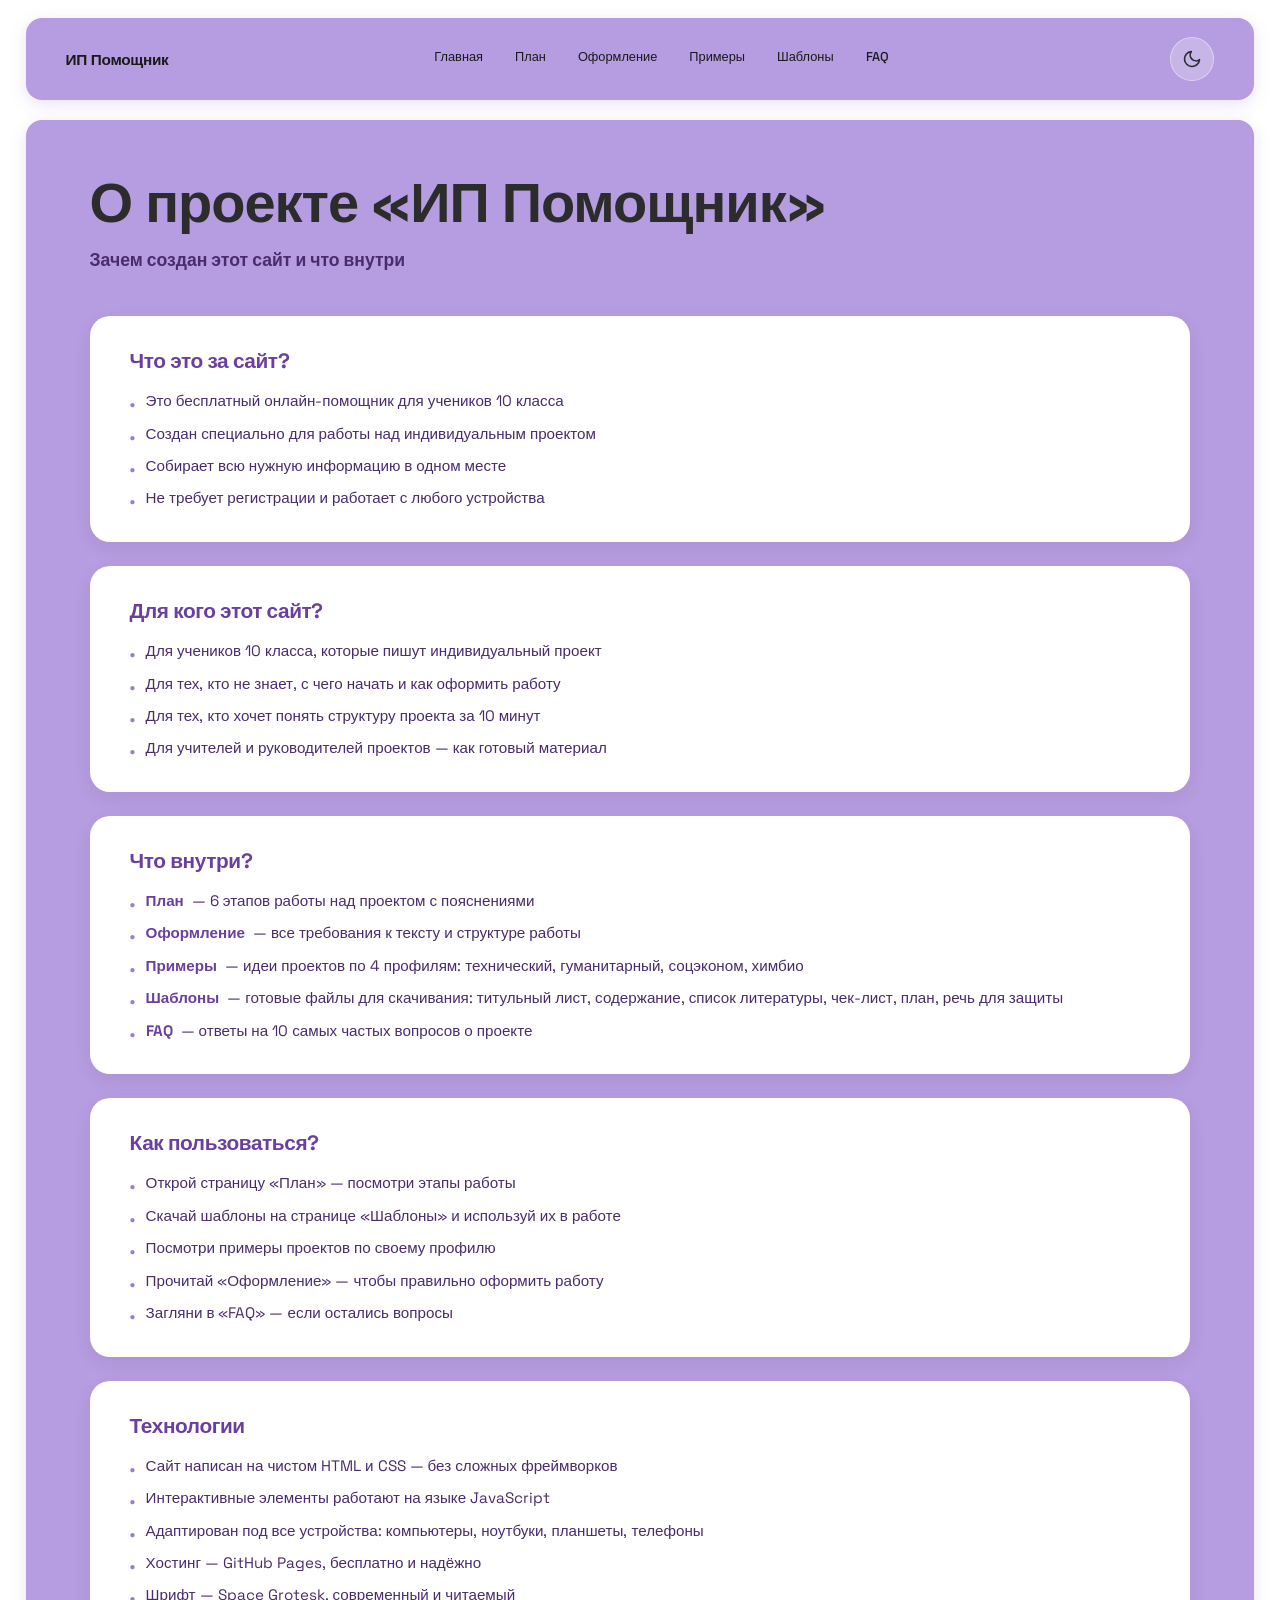
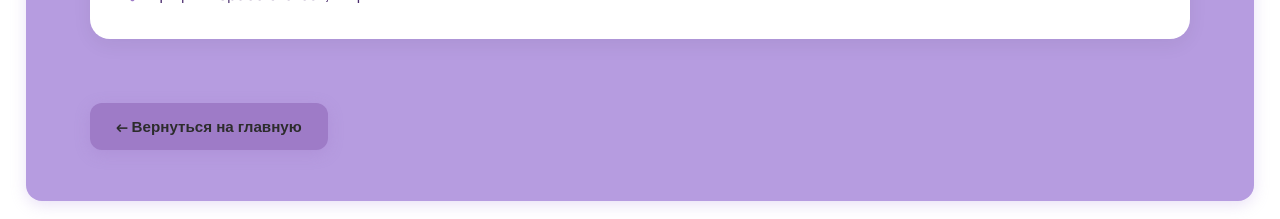
==== commit 09f824c7: "Update about.html" ====
--- a/about.html
+++ b/about.html
@@ -4,6 +4,7 @@
     <meta charset="UTF-8">
     <meta name="viewport" content="width=device-width, initial-scale=1.0">
     <title>ИП Помощник - О проекте</title>
+    <link rel="icon" type="image/png" href="files/favicon.png">
     <link rel="preconnect" href="https://fonts.googleapis.com">
     <link rel="preconnect" href="https://fonts.gstatic.com" crossorigin>
     <link href="https://fonts.googleapis.com/css2?family=Space+Grotesk:wght@400;500;600;700&display=swap" rel="stylesheet">
--- a/style.css
+++ b/style.css
@@ -229,11 +229,11 @@
 }
 
 .qr-container {
-    width: clamp(180px, 17vw, 240px);
+    width: clamp(180px, 17vw, 240px);   /* Размер рамки — как был */
     height: clamp(180px, 17vw, 240px);
     background-color: #ffffff;
     border-radius: 20px;
-    padding: 14px;
+    padding: 6px;                       /* ← Было 14px, стало 6px */
     box-sizing: border-box;
     display: flex;
     align-items: center;
@@ -1064,6 +1064,11 @@
 /* ============================================================
    АНИМАЦИЯ ТОЛЬКО ДЛЯ ГЛАВНОЙ СТРАНИЦЫ
    ============================================================ */
+/* ============================================================
+   АНИМАЦИЯ ТОЛЬКО ДЛЯ ГЛАВНОЙ СТРАНИЦЫ
+   Срабатывает один раз за сессию. При повторных заходах — выключена.
+   ============================================================ */
+
 @keyframes materializeUp {
     0% {
         opacity: 0;
@@ -1094,53 +1099,42 @@
     }
 }
 
-.home-page .header-card {
+/* --- Анимации работают ТОЛЬКО когда НЕТ класса .no-animation --- */
+
+html:not(.no-animation) .home-page .header-card {
     animation: headerExpand 0.9s cubic-bezier(0.22, 1, 0.36, 1) 0.1s both;
 }
 
-.home-page .content-card {
+html:not(.no-animation) .home-page .content-card {
     animation: materializeUp 1s cubic-bezier(0.22, 1, 0.36, 1) 0.35s both;
 }
 
-.home-page .hero-text h1 {
+html:not(.no-animation) .home-page .hero-text h1 {
     animation: materializeUp 0.9s cubic-bezier(0.22, 1, 0.36, 1) 0.55s both;
 }
 
-.home-page .hero-text .subtitle {
+html:not(.no-animation) .home-page .hero-text .subtitle {
     animation: materializeUp 0.9s cubic-bezier(0.22, 1, 0.36, 1) 0.7s both;
 }
 
-.home-page .buttons-group {
+html:not(.no-animation) .home-page .buttons-group {
     animation: materializeUp 0.9s cubic-bezier(0.22, 1, 0.36, 1) 0.85s both;
 }
 
-.home-page .hero-square {
+html:not(.no-animation) .home-page .hero-square {
     animation: materializeUp 1s cubic-bezier(0.22, 1, 0.36, 1) 0.6s both;
 }
 
-.home-page .info-section {
+html:not(.no-animation) .home-page .info-section {
     animation: materializeUp 0.9s cubic-bezier(0.22, 1, 0.36, 1) 1s both;
 }
 
-/* Анимируем всю сетку плашек целиком, а не каждую отдельно */
-.home-page .home-grid {
+/* Плашки — вся сетка целиком, а не каждая отдельно */
+html:not(.no-animation) .home-page .home-grid {
     animation: materializeUp 1s cubic-bezier(0.22, 1, 0.36, 1) 1.15s both;
 }
-/* Отключаем анимацию, если пользователь уже видел её в этой сессии */
-html.no-animation .home-page .header-card,
-html.no-animation .home-page .content-card,
-html.no-animation .home-page .hero-text h1,
-html.no-animation .home-page .hero-text .subtitle,
-html.no-animation .home-page .buttons-group,
-html.no-animation .home-page .hero-square,
-html.no-animation .home-page .info-section,
-html.no-animation .home-page .home-card {
-    animation: none !important;
-    opacity: 1 !important;
-    transform: none !important;
-    filter: none !important;
-}
-
+
+/* --- Если у пользователя отключены анимации в системе --- */
 @media (prefers-reduced-motion: reduce) {
     .home-page * {
         animation: none !important;
@@ -1865,5 +1859,533 @@
 .file-download {
     width: 38px;
     height: 38px;
-    border-radius: 
-}
+    border-radius: 16px; 
+}
+
+
+/* ============================================================
+   ПЕРЕКЛЮЧАТЕЛЬ ТЕМЫ (кнопка в шапке)
+   ============================================================ */
+
+.theme-toggle {
+    width: 44px;
+    height: 44px;
+    border-radius: 50%;
+    background-color: rgba(255, 255, 255, 0.25);
+    border: 1px solid rgba(255, 255, 255, 0.4);
+    display: flex;
+    align-items: center;
+    justify-content: center;
+    cursor: pointer;
+    flex-shrink: 0;
+    transition: background-color 0.25s ease, transform 0.25s ease;
+    margin-left: 1rem;
+}
+
+.theme-toggle:hover {
+    background-color: rgba(255, 255, 255, 0.45);
+    transform: scale(1.08);
+}
+
+.theme-toggle svg {
+    width: 20px;
+    height: 20px;
+    stroke: #2c2c2c;
+    transition: opacity 0.3s ease, transform 0.3s ease;
+}
+
+/* В светлой теме показываем луну, в тёмной — солнце */
+.theme-toggle .icon-sun {
+    display: none;
+}
+
+[data-theme="dark"] .theme-toggle .icon-moon {
+    display: none;
+}
+
+[data-theme="dark"] .theme-toggle .icon-sun {
+    display: block;
+}
+
+/* ============================================================
+   ТЁМНАЯ ТЕМА
+   Применяется, когда у <html> атрибут data-theme="dark"
+   ============================================================ */
+
+/* --- Основной фон и текст --- */
+[data-theme="dark"] body {
+    background-color: #12101A; /* Глубокий тёмный фон */
+    color: #E8E2F3;            /* Светло-сиреневый текст */
+}
+
+/* --- Шапка и контент --- */
+[data-theme="dark"] .header-card,
+[data-theme="dark"] .content-card {
+    background-color: #1F1B2E;
+    box-shadow: 0 4px 20px rgba(0, 0, 0, 0.4);
+}
+
+/* --- Навигация --- */
+[data-theme="dark"] .logo,
+[data-theme="dark"] .navigation a {
+    color: #E8E2F3;
+}
+
+[data-theme="dark"] .navigation a:hover {
+    border-bottom-color: rgba(232, 226, 243, 0.4);
+}
+
+[data-theme="dark"] .navigation a.active {
+    border-bottom-color: #B98FE8;
+}
+
+/* --- Кнопка переключателя --- */
+[data-theme="dark"] .theme-toggle {
+    background-color: rgba(255, 255, 255, 0.1);
+    border-color: rgba(255, 255, 255, 0.2);
+}
+
+[data-theme="dark"] .theme-toggle:hover {
+    background-color: rgba(255, 255, 255, 0.2);
+}
+
+[data-theme="dark"] .theme-toggle svg {
+    stroke: #E8E2F3;
+}
+
+/* --- Главная: заголовки --- */
+[data-theme="dark"] .hero-text h1,
+[data-theme="dark"] .page-header h1,
+[data-theme="dark"] .info-section h2,
+[data-theme="dark"] .oformlenie-title h1 {
+    color: #FFFFFF;
+}
+
+[data-theme="dark"] .hero-text .subtitle,
+[data-theme="dark"] .page-header .subtitle,
+[data-theme="dark"] .info-section p,
+[data-theme="dark"] .oformlenie-title .subtitle,
+[data-theme="dark"] .square-text {
+    color: #C4B5DC;
+}
+
+/* --- Кнопки --- */
+[data-theme="dark"] .btn-secondary {
+    background-color: rgba(255, 255, 255, 0.08);
+    color: #E8E2F3;
+    border-color: rgba(255, 255, 255, 0.2);
+}
+
+[data-theme="dark"] .btn-secondary:hover {
+    background-color: rgba(255, 255, 255, 0.15);
+}
+
+/* --- QR-код (оставляем белый контейнер — чтобы код читался) --- */
+[data-theme="dark"] .qr-container {
+    background-color: #FFFFFF;
+}
+
+/* --- Плашки на главной --- */
+[data-theme="dark"] .home-card {
+    background-color: #282341;
+    border-color: rgba(255, 255, 255, 0.1);
+    box-shadow: 0 4px 15px rgba(0, 0, 0, 0.3);
+}
+
+[data-theme="dark"] .home-card:hover {
+    background-color: #322B4F;
+    box-shadow: 0 8px 25px rgba(158, 123, 199, 0.35);
+}
+
+[data-theme="dark"] .home-card .card-text h3 {
+    color: #FFFFFF;
+}
+
+[data-theme="dark"] .home-card .card-text p {
+    color: #A99BC4;
+}
+
+/* --- Карточки-таблетки (страница шаблонов) --- */
+[data-theme="dark"] .card {
+    background-color: rgba(255, 255, 255, 0.06);
+    border-color: rgba(255, 255, 255, 0.15);
+}
+
+[data-theme="dark"] .card:hover {
+    background-color: rgba(255, 255, 255, 0.12);
+    border-color: rgba(255, 255, 255, 0.3);
+}
+
+[data-theme="dark"] .card-text h3 {
+    color: #FFFFFF;
+}
+
+[data-theme="dark"] .card-text p {
+    color: #A99BC4;
+}
+
+/* --- Страница плана --- */
+[data-theme="dark"] .step-btn {
+    background-color: rgba(255, 255, 255, 0.08);
+    color: #C4B5DC;
+}
+
+[data-theme="dark"] .step-btn:hover {
+    background-color: rgba(255, 255, 255, 0.15);
+}
+
+[data-theme="dark"] .step-btn.active {
+    background-color: #B98FE8;
+    color: #1F1B2E;
+}
+
+[data-theme="dark"] .step-card {
+    background-color: #282341;
+    box-shadow: 0 8px 30px rgba(0, 0, 0, 0.4);
+}
+
+[data-theme="dark"] .step-title {
+    color: #FFFFFF;
+}
+
+[data-theme="dark"] .step-subtitle {
+    color: #A99BC4;
+}
+
+[data-theme="dark"] .step-content {
+    color: #C4B5DC;
+}
+
+[data-theme="dark"] .step-content strong {
+    color: #FFFFFF;
+}
+
+/* --- Страница оформления --- */
+[data-theme="dark"] .requirements-card,
+[data-theme="dark"] .info-card {
+    background-color: #282341;
+    box-shadow: 0 6px 20px rgba(0, 0, 0, 0.35);
+}
+
+[data-theme="dark"] .requirements-card h3,
+[data-theme="dark"] .info-card h3 {
+    color: #D4B8F5;
+}
+
+[data-theme="dark"] .requirements-card ul li,
+[data-theme="dark"] .info-card ul li {
+    color: #C4B5DC;
+}
+
+[data-theme="dark"] .info-card ul li strong {
+    color: #D4B8F5;
+}
+
+[data-theme="dark"] .info-card:hover {
+    box-shadow: 0 10px 28px rgba(158, 123, 199, 0.3);
+}
+
+/* --- Страница примеров --- */
+[data-theme="dark"] .filter-btn {
+    background-color: rgba(255, 255, 255, 0.08);
+    color: #E8E2F3;
+    border-color: rgba(255, 255, 255, 0.15);
+}
+
+[data-theme="dark"] .filter-btn:hover {
+    background-color: rgba(255, 255, 255, 0.15);
+}
+
+[data-theme="dark"] .filter-btn.active {
+    background-color: #B98FE8;
+    color: #1F1B2E;
+    border-color: #B98FE8;
+}
+
+[data-theme="dark"] .example-card {
+    background-color: #282341;
+    border-color: rgba(255, 255, 255, 0.08);
+    box-shadow: 0 6px 20px rgba(0, 0, 0, 0.3);
+}
+
+[data-theme="dark"] .example-card:hover {
+    box-shadow: 0 12px 30px rgba(158, 123, 199, 0.3);
+}
+
+[data-theme="dark"] .example-card h3 {
+    color: #FFFFFF;
+}
+
+[data-theme="dark"] .example-preview {
+    color: #A99BC4;
+}
+
+[data-theme="dark"] .example-tag {
+    background-color: #3D2F5C;
+    color: #D4B8F5;
+}
+
+[data-theme="dark"] .example-section p,
+[data-theme="dark"] .example-section ul li {
+    color: #C4B5DC;
+}
+
+[data-theme="dark"] .example-section {
+    border-bottom-color: rgba(158, 123, 199, 0.2);
+}
+
+[data-theme="dark"] .example-footer span {
+    background-color: #3D2F5C;
+    color: #D4B8F5;
+}
+
+/* --- Особая плашка «Мой проект» --- */
+[data-theme="dark"] .my-project-card {
+    background: linear-gradient(135deg, #2A2440 0%, #1F1B2E 100%);
+    border-color: #9E7BC7;
+    box-shadow:
+        0 8px 25px rgba(0, 0, 0, 0.4),
+        0 0 40px rgba(158, 123, 199, 0.2);
+}
+
+[data-theme="dark"] .my-project-card h3 {
+    color: #FFFFFF;
+}
+
+[data-theme="dark"] .my-project-preview {
+    color: #A99BC4;
+}
+
+[data-theme="dark"] .my-project-note {
+    background-color: #322B4F;
+    color: #C4B5DC;
+}
+
+[data-theme="dark"] .my-project-note strong {
+    color: #D4B8F5;
+}
+
+[data-theme="dark"] .file-card {
+    background-color: #282341;
+    border-color: rgba(158, 123, 199, 0.25);
+}
+
+[data-theme="dark"] .file-card:hover {
+    background-color: #322B4F;
+    border-color: #9E7BC7;
+}
+
+[data-theme="dark"] .file-icon {
+    background: linear-gradient(135deg, #3D2F5C 0%, #4A3A6B 100%);
+}
+
+[data-theme="dark"] .file-info h4 {
+    color: #FFFFFF;
+}
+
+[data-theme="dark"] .file-info p {
+    color: #A99BC4;
+}
+
+/* --- Страница FAQ --- */
+[data-theme="dark"] .faq-item {
+    background-color: #282341;
+    border-color: rgba(255, 255, 255, 0.08);
+    box-shadow: 0 4px 15px rgba(0, 0, 0, 0.3);
+}
+
+[data-theme="dark"] .faq-item:hover {
+    box-shadow: 0 8px 22px rgba(158, 123, 199, 0.25);
+}
+
+[data-theme="dark"] .faq-question {
+    color: #FFFFFF;
+}
+
+[data-theme="dark"] .faq-question:hover {
+    color: #D4B8F5;
+}
+
+[data-theme="dark"] .faq-icon {
+    background-color: #3D2F5C;
+}
+
+[data-theme="dark"] .faq-icon svg {
+    stroke: #D4B8F5;
+}
+
+[data-theme="dark"] .faq-item.open .faq-icon {
+    background-color: #B98FE8;
+}
+
+[data-theme="dark"] .faq-item.open .faq-icon svg {
+    stroke: #1F1B2E;
+}
+
+[data-theme="dark"] .faq-answer p {
+    color: #C4B5DC;
+    border-top-color: rgba(158, 123, 199, 0.2);
+}
+/* --- Активная ссылка в навигации (тёмная тема) --- */
+[data-theme="dark"] .navigation a.active {
+    border-bottom-color: #B98FE8 !important;
+    color: #B98FE8;
+}
+
+/* --- Плавный переход между темами --- */
+html, body, .header-card, .content-card, .home-card, .card,
+.step-card, .step-btn, .info-card, .example-card, .faq-item,
+.my-project-card, .file-card, .btn, .filter-btn, .theme-toggle {
+    transition: background-color 0.35s ease,
+                color 0.35s ease,
+                border-color 0.35s ease,
+                box-shadow 0.35s ease;
+}
+
+/* --- Адаптивность кнопки в мобильной версии --- */
+@media (max-width: 900px) {
+    .theme-toggle {
+        margin-left: 0;
+    }
+}
+
+@media (max-width: 600px) {
+    .theme-toggle {
+        width: 40px;
+        height: 40px;
+    }
+
+    .theme-toggle svg {
+        width: 18px;
+        height: 18px;
+    }
+}
+
+
+/* ============================================================
+   МОДАЛЬНОЕ ОКНО С QR-КОДОМ НА ВЕСЬ ЭКРАН
+   ============================================================ */
+
+/* Курсор-указатель на QR в рамке */
+.qr-container {
+    cursor: pointer;
+}
+
+/* Само модальное окно — изначально скрыто */
+.qr-modal {
+    position: fixed;
+    inset: 0;
+    background-color: rgba(20, 15, 35, 0.85); /* Тёмный полупрозрачный фон */
+    backdrop-filter: blur(12px);               /* Размытие фона под окном */
+    -webkit-backdrop-filter: blur(12px);       /* Для Safari */
+    display: flex;
+    align-items: center;
+    justify-content: center;
+    z-index: 9999;
+    opacity: 0;
+    visibility: hidden;
+    transition: opacity 0.35s ease, visibility 0.35s ease;
+    padding: 20px;
+}
+
+/* Когда окно открыто */
+.qr-modal.active {
+    opacity: 1;
+    visibility: visible;
+}
+
+/* Контейнер с картинкой и текстом */
+.qr-modal-content {
+    display: flex;
+    flex-direction: column;
+    align-items: center;
+    gap: 1.25rem;
+    transform: scale(0.85);
+    opacity: 0;
+    transition: transform 0.4s cubic-bezier(0.22, 1, 0.36, 1), opacity 0.4s ease;
+}
+
+.qr-modal.active .qr-modal-content {
+    transform: scale(1);
+    opacity: 1;
+}
+
+/* Сама картинка QR на весь экран */
+.qr-modal-image {
+    width: min(80vh, 80vw);       /* Не больше 80% экрана по любой стороне */
+    height: min(80vh, 80vw);
+    max-width: 700px;
+    max-height: 700px;
+    background-color: #ffffff;
+    border-radius: 24px;
+    padding: 20px;
+    box-shadow:
+        0 0 40px rgba(158, 123, 199, 0.8),
+        0 0 100px rgba(158, 123, 199, 0.5),
+        0 20px 60px rgba(0, 0, 0, 0.4);
+    object-fit: contain;
+    display: block;
+}
+
+/* Текст под QR */
+.qr-modal-text {
+    font-size: 1.05rem;
+    font-weight: 600;
+    color: #ffffff;
+    text-align: center;
+    letter-spacing: 0.3px;
+    text-shadow: 0 2px 10px rgba(0, 0, 0, 0.5);
+}
+
+/* Кнопка закрытия — крестик в правом верхнем углу */
+.qr-modal-close {
+    position: absolute;
+    top: 24px;
+    right: 24px;
+    width: 52px;
+    height: 52px;
+    border-radius: 50%;
+    background-color: rgba(255, 255, 255, 0.15);
+    border: 1px solid rgba(255, 255, 255, 0.3);
+    display: flex;
+    align-items: center;
+    justify-content: center;
+    cursor: pointer;
+    transition: background-color 0.25s ease, transform 0.25s ease;
+    z-index: 10000;
+}
+
+.qr-modal-close:hover {
+    background-color: rgba(255, 255, 255, 0.3);
+    transform: scale(1.1) rotate(90deg);
+}
+
+.qr-modal-close svg {
+    width: 24px;
+    height: 24px;
+    stroke: #ffffff;
+}
+
+/* Адаптивность — на телефонах кнопка чуть меньше */
+@media (max-width: 600px) {
+    .qr-modal-close {
+        width: 44px;
+        height: 44px;
+        top: 16px;
+        right: 16px;
+    }
+
+    .qr-modal-close svg {
+        width: 20px;
+        height: 20px;
+    }
+
+    .qr-modal-image {
+        padding: 14px;
+        border-radius: 18px;
+    }
+
+    .qr-modal-text {
+        font-size: 0.9rem;
+    }
+}
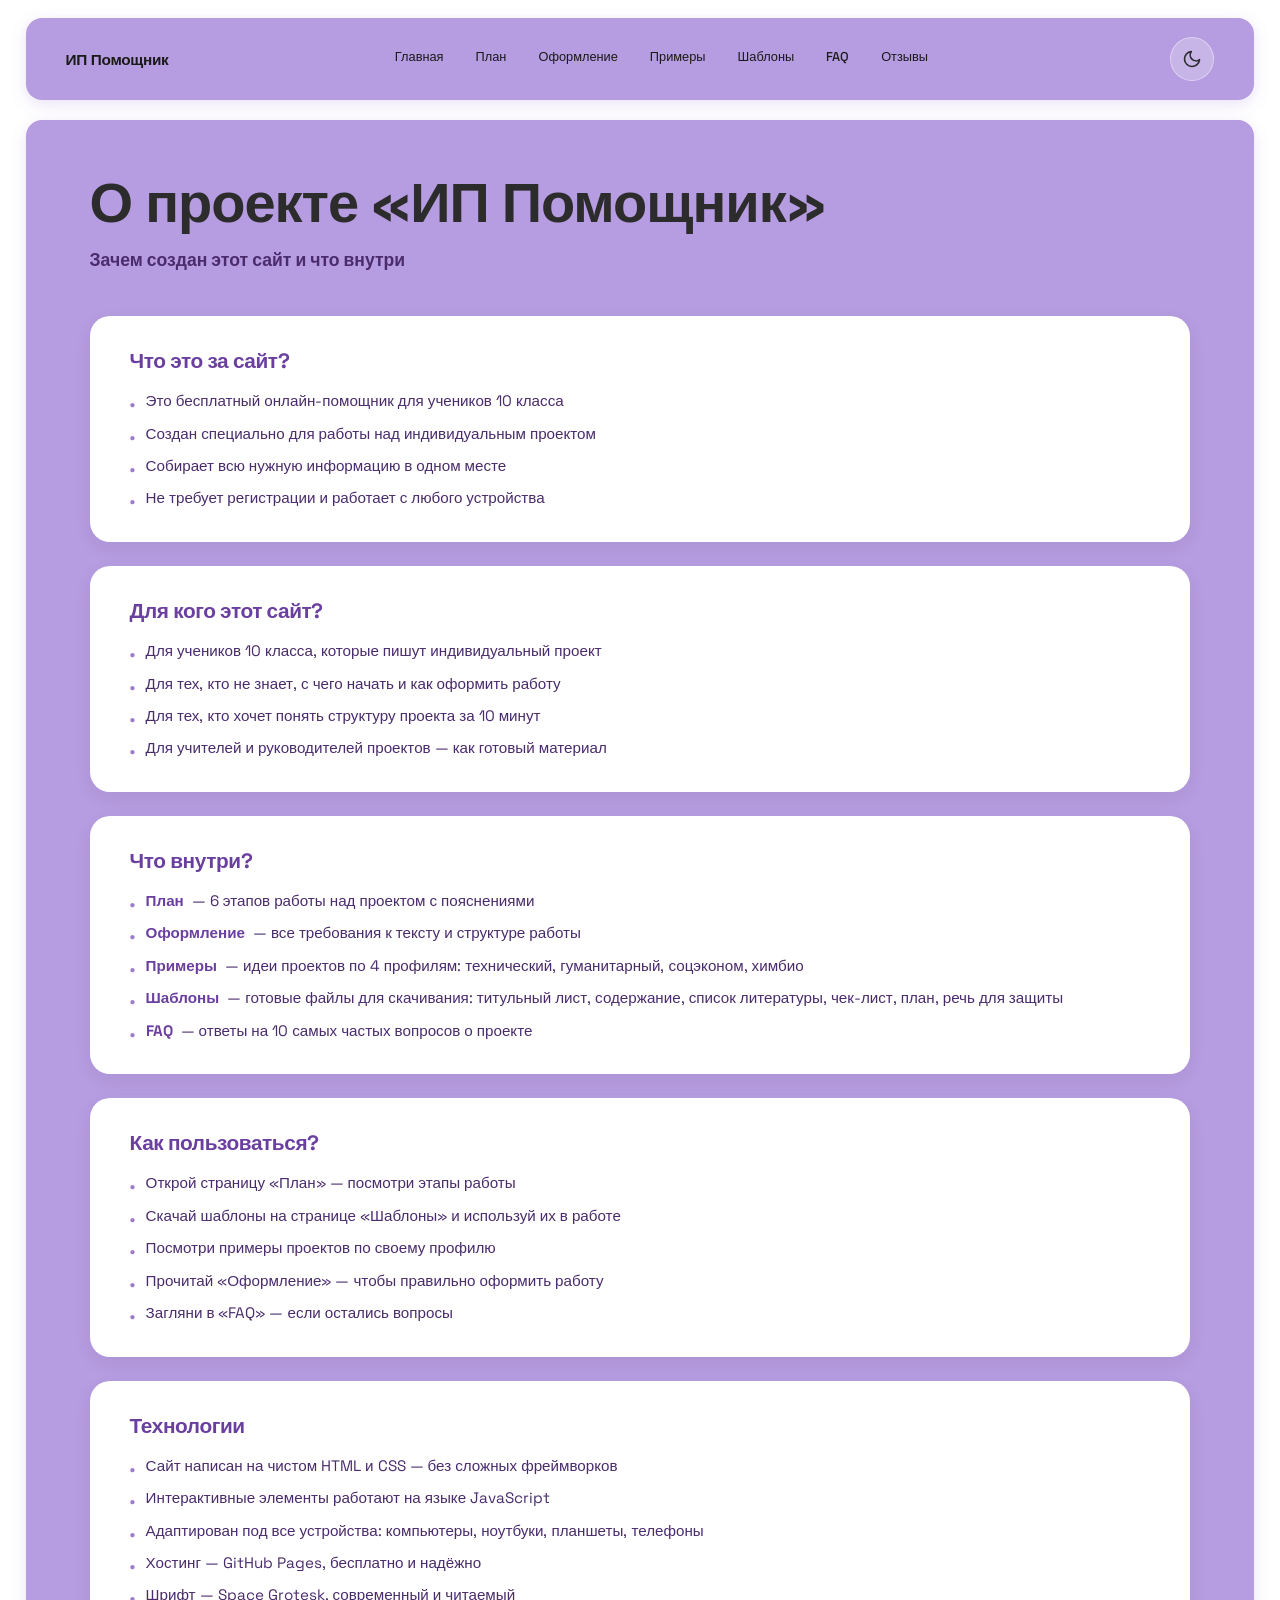
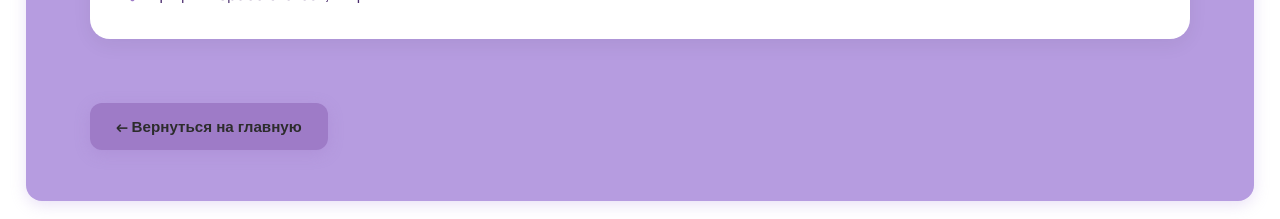
==== commit dd4c0023: "Update about.html м" ====
--- a/about.html
+++ b/about.html
@@ -24,6 +24,7 @@
         <a href="primery.html">Примеры</a>
         <a href="templates.html">Шаблоны</a>
         <a href="faq.html">FAQ</a>
+        <a href="reviews.html">Отзывы</a>
     </nav>
     <button class="theme-toggle" id="themeToggle" title="Переключить тему">
         <svg class="icon-moon" viewBox="0 0 24 24" fill="none" stroke="currentColor" stroke-width="2" stroke-linecap="round" stroke-linejoin="round">
--- a/style.css
+++ b/style.css
@@ -1,6 +1,5 @@
 /* ============================================================
    СБРОС СТИЛЕЙ
-   Убираем у всех элементов стандартные отступы и границы.
    ============================================================ */
 * {
     margin: 0;
@@ -20,6 +19,7 @@
     justify-content: center;
     padding: 2vh 2vw;
     color: #1a1a1a;
+    caret-color: transparent;
 }
 
 /* ============================================================
@@ -79,7 +79,7 @@
     font-weight: 500;
     padding-bottom: 4px;
     border-bottom: 2px solid transparent;
-    transition: border-color 0.2s;
+    transition: border-color 0.2s, color 0.2s;
     white-space: nowrap;
 }
 
@@ -89,6 +89,46 @@
 
 .navigation a.active {
     border-bottom-color: #1a1a1a;
+}
+
+/* Кнопка переключения темы */
+.theme-toggle {
+    width: 44px;
+    height: 44px;
+    border-radius: 50%;
+    background-color: rgba(255, 255, 255, 0.25);
+    border: 1px solid rgba(255, 255, 255, 0.4);
+    display: flex;
+    align-items: center;
+    justify-content: center;
+    cursor: pointer;
+    flex-shrink: 0;
+    transition: background-color 0.25s ease, transform 0.25s ease;
+    margin-left: 1rem;
+}
+
+.theme-toggle:hover {
+    background-color: rgba(255, 255, 255, 0.45);
+    transform: scale(1.08);
+}
+
+.theme-toggle svg {
+    width: 20px;
+    height: 20px;
+    stroke: #2c2c2c;
+    transition: opacity 0.3s ease, transform 0.3s ease;
+}
+
+.theme-toggle .icon-sun {
+    display: none;
+}
+
+[data-theme="dark"] .theme-toggle .icon-moon {
+    display: none;
+}
+
+[data-theme="dark"] .theme-toggle .icon-sun {
+    display: block;
 }
 
 /* ============================================================
@@ -103,7 +143,7 @@
 }
 
 /* ============================================================
-   ГЛАВНАЯ — ВЕРХНИЙ БЛОК (Заголовок + QR)
+   ГЛАВНАЯ
    ============================================================ */
 .hero-section {
     display: flex;
@@ -135,9 +175,6 @@
     margin-bottom: 2rem;
 }
 
-/* ============================================================
-   КНОПКИ
-   ============================================================ */
 .buttons-group {
     display: flex;
     gap: 1rem;
@@ -158,7 +195,6 @@
     text-align: center;
 }
 
-/* --- Кнопка «Начать» — эффектная --- */
 .btn-primary {
     background: linear-gradient(135deg, #A87FE0 0%, #8A63B8 100%);
     color: #ffffff;
@@ -205,7 +241,6 @@
         inset 0 2px 4px rgba(0, 0, 0, 0.1);
 }
 
-/* --- Вторичная кнопка --- */
 .btn-secondary {
     background-color: rgba(255, 255, 255, 0.2);
     color: #2c2c2c;
@@ -217,9 +252,7 @@
     transform: translateY(-2px);
 }
 
-/* ============================================================
-   БЛОК С QR-КОДОМ
-   ============================================================ */
+/* QR-код */
 .hero-square {
     display: flex;
     flex-direction: column;
@@ -229,11 +262,11 @@
 }
 
 .qr-container {
-    width: clamp(180px, 17vw, 240px);   /* Размер рамки — как был */
+    width: clamp(180px, 17vw, 240px);
     height: clamp(180px, 17vw, 240px);
     background-color: #ffffff;
     border-radius: 20px;
-    padding: 6px;                       /* ← Было 14px, стало 6px */
+    padding: 6px;
     box-sizing: border-box;
     display: flex;
     align-items: center;
@@ -244,6 +277,7 @@
         0 0 60px rgba(158, 123, 199, 0.2),
         0 4px 15px rgba(0, 0, 0, 0.1);
     transition: box-shadow 0.4s ease, transform 0.4s ease;
+    cursor: pointer;
 }
 
 .qr-container:hover {
@@ -272,9 +306,97 @@
     line-height: 1.35;
 }
 
-/* ============================================================
-   БЛОК «Что такое индивидуальный проект?»
-   ============================================================ */
+/* Модальное окно QR */
+.qr-modal {
+    position: fixed;
+    inset: 0;
+    background-color: rgba(20, 15, 35, 0.85);
+    backdrop-filter: blur(12px);
+    -webkit-backdrop-filter: blur(12px);
+    display: flex;
+    align-items: center;
+    justify-content: center;
+    z-index: 9999;
+    opacity: 0;
+    visibility: hidden;
+    transition: opacity 0.35s ease, visibility 0.35s ease;
+    padding: 20px;
+}
+
+.qr-modal.active {
+    opacity: 1;
+    visibility: visible;
+}
+
+.qr-modal-content {
+    display: flex;
+    flex-direction: column;
+    align-items: center;
+    gap: 1.25rem;
+    transform: scale(0.85);
+    opacity: 0;
+    transition: transform 0.4s cubic-bezier(0.22, 1, 0.36, 1), opacity 0.4s ease;
+}
+
+.qr-modal.active .qr-modal-content {
+    transform: scale(1);
+    opacity: 1;
+}
+
+.qr-modal-image {
+    width: min(80vh, 80vw);
+    height: min(80vh, 80vw);
+    max-width: 700px;
+    max-height: 700px;
+    background-color: #ffffff;
+    border-radius: 24px;
+    padding: 20px;
+    box-shadow:
+        0 0 40px rgba(158, 123, 199, 0.8),
+        0 0 100px rgba(158, 123, 199, 0.5),
+        0 20px 60px rgba(0, 0, 0, 0.4);
+    object-fit: contain;
+    display: block;
+}
+
+.qr-modal-text {
+    font-size: 1.05rem;
+    font-weight: 600;
+    color: #ffffff;
+    text-align: center;
+    letter-spacing: 0.3px;
+    text-shadow: 0 2px 10px rgba(0, 0, 0, 0.5);
+}
+
+.qr-modal-close {
+    position: absolute;
+    top: 24px;
+    right: 24px;
+    width: 52px;
+    height: 52px;
+    border-radius: 50%;
+    background-color: rgba(255, 255, 255, 0.15);
+    border: 1px solid rgba(255, 255, 255, 0.3);
+    display: flex;
+    align-items: center;
+    justify-content: center;
+    cursor: pointer;
+    transition: background-color 0.25s ease, transform 0.25s ease;
+    z-index: 10000;
+}
+
+.qr-modal-close:hover {
+    background-color: rgba(255, 255, 255, 0.3);
+    transform: scale(1.1) rotate(90deg);
+}
+
+.qr-modal-close svg {
+    width: 24px;
+    height: 24px;
+    stroke: #ffffff;
+}
+
+/* Блок «Что такое ИП?» */
 .info-section {
     margin-bottom: 2rem;
     margin-top: -1rem;
@@ -295,9 +417,7 @@
     max-width: 800px;
 }
 
-/* ============================================================
-   ПЛАШКИ НА ГЛАВНОЙ (План, Оформление, Примеры, Шаблоны)
-   ============================================================ */
+/* Плашки на главной */
 .home-grid {
     grid-template-columns: repeat(4, 1fr);
 }
@@ -314,20 +434,13 @@
     box-shadow: 0 4px 15px rgba(0, 0, 0, 0.05);
     min-height: auto;
     gap: 0;
-    transition: transform 0.25s ease,
-                box-shadow 0.25s ease,
-                background-color 0.25s ease;
+    transition: transform 0.25s ease, box-shadow 0.25s ease, background-color 0.25s ease;
 }
 
 .home-card:hover {
     background-color: #f9f9f9;
-    transform: translateY(-5px) !important;
-    box-shadow: 0 8px 25px rgba(0, 0, 0, 0.1) !important;
-}
-
-/* При наведении отключаем анимацию появления — чтобы подъём работал */
-.home-page .home-card:hover {
-    animation: none !important;
+    transform: translateY(-5px);
+    box-shadow: 0 8px 25px rgba(0, 0, 0, 0.1);
 }
 
 .card-icon {
@@ -404,7 +517,6 @@
     width: 100%;
 }
 
-/* Карточка-«таблетка» (страница шаблонов) */
 .card {
     display: flex;
     justify-content: space-between;
@@ -471,7 +583,7 @@
 }
 
 /* ============================================================
-   СТРАНИЦА ПЛАНА (plan.html)
+   СТРАНИЦА ПЛАНА
    ============================================================ */
 .steps-navigation {
     display: flex;
@@ -577,7 +689,7 @@
 }
 
 /* ============================================================
-   СТРАНИЦА ОФОРМЛЕНИЯ (oformlenie.html)
+   СТРАНИЦА ОФОРМЛЕНИЯ
    ============================================================ */
 .oformlenie-hero {
     display: flex;
@@ -769,7 +881,7 @@
 }
 
 /* ============================================================
-   СТРАНИЦА ПРИМЕРОВ (primery.html)
+   СТРАНИЦА ПРИМЕРОВ
    ============================================================ */
 .filter-buttons {
     display: flex;
@@ -966,738 +1078,7 @@
     }
 }
 
-/* ============================================================
-   СТРАНИЦА FAQ (faq.html)
-   ============================================================ */
-.faq-list {
-    display: flex;
-    flex-direction: column;
-    gap: 1rem;
-    max-width: 900px;
-}
-
-.faq-item {
-    background-color: #ffffff;
-    border-radius: 18px;
-    box-shadow: 0 4px 15px rgba(0, 0, 0, 0.06);
-    overflow: hidden;
-    transition: box-shadow 0.3s ease, transform 0.3s ease;
-    border: 1px solid rgba(255, 255, 255, 0.5);
-}
-
-.faq-item:hover {
-    box-shadow: 0 8px 22px rgba(0, 0, 0, 0.1);
-}
-
-.faq-question {
-    width: 100%;
-    display: flex;
-    justify-content: space-between;
-    align-items: center;
-    gap: 1rem;
-    padding: 1.4rem 1.75rem;
-    background: transparent;
-    border: none;
-    cursor: pointer;
-    font-family: 'Space Grotesk', sans-serif;
-    font-size: 1.05rem;
-    font-weight: 600;
-    color: #2c2c2c;
-    text-align: left;
-    letter-spacing: -0.3px;
-    transition: color 0.2s;
-}
-
-.faq-question:hover {
-    color: #6b3fa0;
-}
-
-.faq-icon {
-    display: flex;
-    align-items: center;
-    justify-content: center;
-    width: 34px;
-    height: 34px;
-    border-radius: 50%;
-    background-color: #E6D9F5;
-    flex-shrink: 0;
-    transition: background-color 0.3s ease, transform 0.3s ease;
-}
-
-.faq-icon svg {
-    width: 16px;
-    height: 16px;
-    stroke: #6b3fa0;
-    transition: transform 0.35s ease, stroke 0.3s ease;
-}
-
-.faq-item.open .faq-icon {
-    background-color: #9E7BC7;
-}
-
-.faq-item.open .faq-icon svg {
-    stroke: #ffffff;
-    transform: rotate(135deg);
-}
-
-.faq-answer {
-    max-height: 0;
-    overflow: hidden;
-    transition: max-height 0.4s ease, padding 0.3s ease;
-    padding: 0 1.75rem;
-}
-
-.faq-item.open .faq-answer {
-    padding: 0 1.75rem 1.5rem 1.75rem;
-}
-
-.faq-answer p {
-    font-size: 0.95rem;
-    color: #4a2c6d;
-    line-height: 1.6;
-    font-weight: 400;
-    margin: 0;
-    padding-top: 1rem;
-    border-top: 1px solid rgba(158, 123, 199, 0.15);
-}
-
-/* ============================================================
-   АНИМАЦИЯ ТОЛЬКО ДЛЯ ГЛАВНОЙ СТРАНИЦЫ
-   ============================================================ */
-/* ============================================================
-   АНИМАЦИЯ ТОЛЬКО ДЛЯ ГЛАВНОЙ СТРАНИЦЫ
-   Срабатывает один раз за сессию. При повторных заходах — выключена.
-   ============================================================ */
-
-@keyframes materializeUp {
-    0% {
-        opacity: 0;
-        transform: scale(0.85) translateY(30px);
-        filter: blur(12px);
-    }
-    60% {
-        opacity: 1;
-        filter: blur(2px);
-    }
-    100% {
-        opacity: 1;
-        transform: scale(1) translateY(0);
-        filter: blur(0);
-    }
-}
-
-@keyframes headerExpand {
-    0% {
-        opacity: 0;
-        transform: scaleY(0.5);
-        filter: blur(8px);
-    }
-    100% {
-        opacity: 1;
-        transform: scaleY(1);
-        filter: blur(0);
-    }
-}
-
-/* --- Анимации работают ТОЛЬКО когда НЕТ класса .no-animation --- */
-
-html:not(.no-animation) .home-page .header-card {
-    animation: headerExpand 0.9s cubic-bezier(0.22, 1, 0.36, 1) 0.1s both;
-}
-
-html:not(.no-animation) .home-page .content-card {
-    animation: materializeUp 1s cubic-bezier(0.22, 1, 0.36, 1) 0.35s both;
-}
-
-html:not(.no-animation) .home-page .hero-text h1 {
-    animation: materializeUp 0.9s cubic-bezier(0.22, 1, 0.36, 1) 0.55s both;
-}
-
-html:not(.no-animation) .home-page .hero-text .subtitle {
-    animation: materializeUp 0.9s cubic-bezier(0.22, 1, 0.36, 1) 0.7s both;
-}
-
-html:not(.no-animation) .home-page .buttons-group {
-    animation: materializeUp 0.9s cubic-bezier(0.22, 1, 0.36, 1) 0.85s both;
-}
-
-html:not(.no-animation) .home-page .hero-square {
-    animation: materializeUp 1s cubic-bezier(0.22, 1, 0.36, 1) 0.6s both;
-}
-
-html:not(.no-animation) .home-page .info-section {
-    animation: materializeUp 0.9s cubic-bezier(0.22, 1, 0.36, 1) 1s both;
-}
-
-/* Плашки — вся сетка целиком, а не каждая отдельно */
-html:not(.no-animation) .home-page .home-grid {
-    animation: materializeUp 1s cubic-bezier(0.22, 1, 0.36, 1) 1.15s both;
-}
-
-/* --- Если у пользователя отключены анимации в системе --- */
-@media (prefers-reduced-motion: reduce) {
-    .home-page * {
-        animation: none !important;
-        transition: none !important;
-    }
-}
-
-/* ============================================================
-   АДАПТИВНОСТЬ — ПЛАНШЕТЫ (до 1100px)
-   ============================================================ */
-@media (max-width: 1100px) {
-    .home-grid {
-        grid-template-columns: repeat(2, 1fr);
-    }
-}
-
-/* ============================================================
-   АДАПТИВНОСТЬ — ПЛАНШЕТЫ И ТЕЛЕФОНЫ (до 900px)
-   ============================================================ */
-@media (max-width: 900px) {
-    .grid-container {
-        grid-template-columns: 1fr;
-    }
-
-    .hero-section {
-        flex-direction: column;
-        align-items: center;
-        text-align: center;
-    }
-
-    .hero-text {
-        min-width: 100%;
-    }
-
-    /* Скрываем QR-код на телефонах и планшетах */
-    .hero-square {
-        display: none;
-    }
-
-    .buttons-group {
-        justify-content: center;
-    }
-
-    .info-section {
-        text-align: center;
-    }
-
-    .info-section p {
-        margin: 0 auto;
-    }
-
-    .home-grid {
-        grid-template-columns: 1fr;
-    }
-
-    .step-card {
-        padding: 2rem 1.5rem;
-    }
-
-    .step-card-header {
-        flex-direction: column;
-        gap: 0.5rem;
-    }
-
-    .oformlenie-hero {
-        flex-direction: column;
-    }
-
-    .requirements-card {
-        max-width: 100%;
-        width: 100%;
-    }
-
-    .info-card {
-        padding: 1.5rem 1.5rem;
-    }
-
-    .filter-buttons {
-        gap: 0.5rem;
-    }
-
-    .filter-btn {
-        padding: 9px 16px;
-        font-size: 0.85rem;
-    }
-
-    .examples-grid {
-        grid-template-columns: 1fr;
-    }
-}
-
-/* ============================================================
-   АДАПТИВНОСТЬ — ТЕЛЕФОНЫ (до 600px)
-   ============================================================ */
-@media (max-width: 600px) {
-    body {
-        padding: 1vh 1vw;
-    }
-
-    .app-wrapper {
-        gap: 10px;
-    }
-
-    .header-card {
-        flex-direction: column;
-        padding: 1rem;
-        gap: 0.5rem;
-        border-radius: 12px;
-    }
-
-    .navigation {
-        gap: 1rem;
-    }
-
-    .content-card {
-        padding: 1.5rem 1rem;
-        border-radius: 12px;
-    }
-
-    .card {
-        padding: 0.75rem 1rem;
-        min-height: 70px;
-    }
-
-    .home-card {
-        align-items: center;
-        text-align: center;
-    }
-
-    .page-header {
-        margin-bottom: 1.5rem;
-    }
-
-    .steps-navigation {
-        gap: 0.6rem;
-        justify-content: center;
-    }
-
-    .step-btn {
-        width: 42px;
-        height: 42px;
-        font-size: 1rem;
-    }
-
-    .step-card {
-        padding: 1.5rem 1rem;
-        border-radius: 16px;
-    }
-
-    .step-title {
-        font-size: 1.3rem;
-    }
-
-    .step-subtitle {
-        font-size: 1rem;
-    }
-
-    .step-content {
-        font-size: 0.9rem;
-    }
-
-    .oformlenie-title h1 {
-        font-size: 1.8rem;
-    }
-
-    .info-card {
-        padding: 1.25rem 1rem;
-        border-radius: 16px;
-    }
-
-    .info-card h3 {
-        font-size: 1.1rem;
-    }
-
-    .info-card ul li {
-        font-size: 0.85rem;
-    }
-
-    .bottom-actions {
-        flex-direction: column;
-        align-items: stretch;
-    }
-
-    .btn-download-template {
-        text-align: center;
-    }
-
-    .btn-scroll-top {
-        align-self: flex-end;
-    }
-
-    .filter-buttons {
-        justify-content: center;
-    }
-
-    .filter-btn {
-        padding: 8px 14px;
-        font-size: 0.8rem;
-    }
-
-    .example-card {
-        padding: 1.25rem 1.25rem 1.5rem 1.25rem;
-        border-radius: 16px;
-    }
-
-    .example-card h3 {
-        font-size: 1rem;
-    }
-
-    .example-card p {
-        font-size: 0.85rem;
-    }
-
-    .faq-question {
-        padding: 1.1rem 1.25rem;
-        font-size: 0.95rem;
-        gap: 0.75rem;
-    }
-
-    .faq-icon {
-        width: 30px;
-        height: 30px;
-    }
-
-    .faq-icon svg {
-        width: 14px;
-        height: 14px;
-    }
-
-    .faq-answer {
-        padding: 0 1.25rem;
-    }
-
-    .faq-item.open .faq-answer {
-        padding: 0 1.25rem 1.25rem 1.25rem;
-    }
-
-    .faq-answer p {
-        font-size: 0.88rem;
-    }
-}
-
-
-
-/* ============================================================
-   ОСОБАЯ ПЛАШКА «МОЙ ПРОЕКТ» НА СТРАНИЦЕ ПРИМЕРОВ
-   Не участвует в фильтрации. Раскрывается по клику.
-   ============================================================ */
-
-.my-project-card {
-    background: linear-gradient(135deg, #ffffff 0%, #F3EDFA 100%);
-    border: 2px solid #9E7BC7;
-    border-radius: 24px;
-    padding: 1.75rem 2rem 1.5rem 2rem;
-    margin-bottom: 2.5rem;
-    box-shadow:
-        0 8px 25px rgba(158, 123, 199, 0.25),
-        0 0 40px rgba(158, 123, 199, 0.15);
-    cursor: pointer;
-    transition: transform 0.3s ease, box-shadow 0.3s ease;
-    position: relative;
-    overflow: hidden;
-}
-
-.my-project-card:hover {
-    transform: translateY(-3px);
-    box-shadow:
-        0 12px 35px rgba(158, 123, 199, 0.35),
-        0 0 60px rgba(158, 123, 199, 0.25);
-}
-
-/* Декоративная полоска слева */
-.my-project-card::before {
-    content: "";
-    position: absolute;
-    left: 0;
-    top: 0;
-    bottom: 0;
-    width: 6px;
-    background: linear-gradient(180deg, #B98FE8 0%, #8A63B8 100%);
-}
-
-/* Верхняя часть плашки — всегда видна */
-.my-project-header {
-    display: flex;
-    flex-direction: column;
-}
-
-/* Значок «Мой проект» */
-.my-project-badge {
-    display: inline-block;
-    font-size: 0.7rem;
-    font-weight: 700;
-    text-transform: uppercase;
-    letter-spacing: 0.8px;
-    color: #ffffff;
-    background: linear-gradient(135deg, #B98FE8 0%, #8A63B8 100%);
-    padding: 6px 14px;
-    border-radius: 50px;
-    margin-bottom: 1rem;
-    align-self: flex-start;
-    box-shadow: 0 4px 12px rgba(158, 123, 199, 0.4);
-}
-
-.my-project-card h3 {
-    font-size: 1.4rem;
-    font-weight: 700;
-    color: #2c2c2c;
-    margin-bottom: 0.5rem;
-    letter-spacing: -0.4px;
-    line-height: 1.3;
-}
-
-.my-project-preview {
-    font-size: 0.92rem;
-    color: #6b5b8a;
-    line-height: 1.55;
-    margin: 0;
-}
-
-/* Скрытая часть — раскрывается по клику */
-.my-project-body {
-    max-height: 0;
-    overflow: hidden;
-    opacity: 0;
-    transition: max-height 0.5s ease, opacity 0.4s ease, margin-top 0.4s ease;
-    margin-top: 0;
-}
-
-.my-project-card.open .my-project-body {
-    max-height: 1200px;
-    opacity: 1;
-    margin-top: 1.5rem;
-}
-
-/* Заметка «Скоро здесь появится» */
-.my-project-note {
-    font-size: 0.9rem;
-    color: #4a2c6d;
-    background-color: #F3EDFA;
-    border-left: 4px solid #9E7BC7;
-    padding: 0.9rem 1.1rem;
-    border-radius: 10px;
-    line-height: 1.5;
-    margin-bottom: 1.25rem;
-}
-
-.my-project-note strong {
-    color: #6b3fa0;
-    font-weight: 700;
-}
-
-/* Сетка файлов */
-.my-project-files {
-    display: grid;
-    grid-template-columns: repeat(auto-fit, minmax(260px, 1fr));
-    gap: 1rem;
-}
-
-/* Карточка файла */
-.file-card {
-    display: flex;
-    align-items: center;
-    gap: 1rem;
-    background-color: #ffffff;
-    border: 1px solid rgba(158, 123, 199, 0.25);
-    border-radius: 16px;
-    padding: 1rem 1.1rem;
-    text-decoration: none;
-    transition: transform 0.25s ease, box-shadow 0.25s ease, border-color 0.25s ease;
-    cursor: pointer;
-}
-
-.file-card:hover {
-    transform: translateY(-3px);
-    border-color: #9E7BC7;
-    box-shadow: 0 8px 22px rgba(158, 123, 199, 0.25);
-}
-
-/* Иконка файла */
-.file-icon {
-    width: 48px;
-    height: 48px;
-    border-radius: 12px;
-    background: linear-gradient(135deg, #E6D9F5 0%, #D4C2EC 100%);
-    display: flex;
-    align-items: center;
-    justify-content: center;
-    font-size: 1.4rem;
-    flex-shrink: 0;
-}
-
-/* Информация о файле */
-.file-info {
-    flex: 1;
-    min-width: 0;
-}
-
-.file-info h4 {
-    font-size: 0.95rem;
-    font-weight: 700;
-    color: #2c2c2c;
-    margin-bottom: 4px;
-    letter-spacing: -0.2px;
-    line-height: 1.3;
-}
-
-.file-info p {
-    font-size: 0.78rem;
-    color: #6b5b8a;
-    line-height: 1.4;
-    margin: 0;
-}
-
-/* Кнопка скачивания внутри карточки файла */
-.file-download {
-    width: 38px;
-    height: 38px;
-    border-radius: 50%;
-    background-color: #9E7BC7;
-    display: flex;
-    align-items: center;
-    justify-content: center;
-    flex-shrink: 0;
-    transition: background-color 0.2s, transform 0.2s;
-}
-
-.file-download svg {
-    width: 18px;
-    height: 18px;
-    stroke: #ffffff;
-}
-
-.file-card:hover .file-download {
-    background-color: #8a63b8;
-    transform: scale(1.08);
-}
-
-/* --- Адаптивность особой плашки --- */
-@media (max-width: 900px) {
-    .my-project-card {
-        padding: 1.5rem 1.5rem 1.25rem 1.75rem;
-        border-radius: 20px;
-    }
-
-    .my-project-card h3 {
-        font-size: 1.2rem;
-    }
-
-    .my-project-files {
-        grid-template-columns: 1fr;
-    }
-}
-
-@media (max-width: 600px) {
-    .my-project-card {
-        padding: 1.25rem 1rem 1rem 1.25rem;
-        border-radius: 16px;
-        margin-bottom: 1.75rem;
-    }
-
-    .my-project-card::before {
-        width: 4px;
-    }
-
-    .my-project-card h3 {
-        font-size: 1.1rem;
-    }
-
-    .my-project-preview {
-        font-size: 0.85rem;
-    }
-
-    .my-project-note {
-        font-size: 0.82rem;
-        padding: 0.75rem 0.9rem;
-    }
-
-    .file-card {
-        padding: 0.85rem 0.9rem;
-        gap: 0.75rem;
-    }
-
-    .file-icon {
-        width: 42px;
-        height: 42px;
-        font-size: 1.2rem;
-    }
-
-    .file-info h4 {
-        font-size: 0.88rem;
-    }
-
-    .file-info p {
-        font-size: 0.72rem;
-    }
-
-    .file-download {
-        width: 34px;
-        height: 34px;
-    }
-}
-
-/* ============================================================
-   ЗАГОЛОВОК СТРЕЛКОЙ ВНИЗ (на странице Примеры)
-   ============================================================ */
-
-/* Делаем заголовок flex-контейнером: слева — текст, справа — стрелка */
-.page-header-with-arrow {
-    display: flex;
-    justify-content: space-between;
-    align-items: flex-start;
-    gap: 1.5rem;
-}
-
-/* Круглая кнопка со стрелкой вниз */
-.arrow-down-btn {
-    width: 54px;
-    height: 54px;
-    border-radius: 50%;
-    border: none;
-    background-color: #ffffff;
-    display: flex;
-    align-items: center;
-    justify-content: center;
-    cursor: pointer;
-    flex-shrink: 0;
-    box-shadow:
-        0 4px 15px rgba(158, 123, 199, 0.4),
-        0 0 25px rgba(158, 123, 199, 0.25);
-    transition: transform 0.3s ease, box-shadow 0.3s ease, background-color 0.3s ease;
-    animation: arrowBounce 2s ease-in-out infinite;
-}
-
-.arrow-down-btn svg {
-    width: 24px;
-    height: 24px;
-    stroke: #6b3fa0;
-}
-
-.arrow-down-btn:hover {
-    background-color: #9E7BC7;
-    transform: translateY(4px) scale(1.05);
-    box-shadow:
-        0 8px 25px rgba(158, 123, 199, 0.6),
-        0 0 45px rgba(158, 123, 199, 0.45);
-}
-
-.arrow-down-btn:hover svg {
-    stroke: #ffffff;
-}
-
-/* Лёгкое покачивание стрелки вниз-вверх */
-@keyframes arrowBounce {
-    0%, 100% {
-        transform: translateY(0);
-    }
-    50% {
-        transform: translateY(6px);
-    }
-}
-
-/* --- Особая плашка «Мой проект» (снизу страницы) --- */
+/* Особая плашка «Мой проект» */
 .my-project-card {
     background: linear-gradient(135deg, #ffffff 0%, #F3EDFA 100%);
     border: 2px solid #9E7BC7;
@@ -1859,73 +1240,262 @@
 .file-download {
     width: 38px;
     height: 38px;
-    border-radius: 16px; 
-}
-
+    border-radius: 50%;
+    background-color: #9E7BC7;
+    display: flex;
+    align-items: center;
+    justify-content: center;
+    flex-shrink: 0;
+    transition: background-color 0.2s, transform 0.2s;
+}
+
+.file-download svg {
+    width: 18px;
+    height: 18px;
+    stroke: #ffffff;
+}
+
+.file-card:hover .file-download {
+    background-color: #8a63b8;
+    transform: scale(1.08);
+}
 
 /* ============================================================
-   ПЕРЕКЛЮЧАТЕЛЬ ТЕМЫ (кнопка в шапке)
+   СТРАНИЦА FAQ
    ============================================================ */
-
-.theme-toggle {
-    width: 44px;
-    height: 44px;
+.faq-list {
+    display: flex;
+    flex-direction: column;
+    gap: 1rem;
+    max-width: 900px;
+}
+
+.faq-item {
+    background-color: #ffffff;
+    border-radius: 18px;
+    box-shadow: 0 4px 15px rgba(0, 0, 0, 0.06);
+    overflow: hidden;
+    transition: box-shadow 0.3s ease, transform 0.3s ease;
+    border: 1px solid rgba(255, 255, 255, 0.5);
+}
+
+.faq-item:hover {
+    box-shadow: 0 8px 22px rgba(0, 0, 0, 0.1);
+}
+
+.faq-question {
+    width: 100%;
+    display: flex;
+    justify-content: space-between;
+    align-items: center;
+    gap: 1rem;
+    padding: 1.4rem 1.75rem;
+    background: transparent;
+    border: none;
+    cursor: pointer;
+    font-family: 'Space Grotesk', sans-serif;
+    font-size: 1.05rem;
+    font-weight: 600;
+    color: #2c2c2c;
+    text-align: left;
+    letter-spacing: -0.3px;
+    transition: color 0.2s;
+}
+
+.faq-question:hover {
+    color: #6b3fa0;
+}
+
+.faq-icon {
+    display: flex;
+    align-items: center;
+    justify-content: center;
+    width: 34px;
+    height: 34px;
     border-radius: 50%;
-    background-color: rgba(255, 255, 255, 0.25);
-    border: 1px solid rgba(255, 255, 255, 0.4);
+    background-color: #E6D9F5;
+    flex-shrink: 0;
+    transition: background-color 0.3s ease, transform 0.3s ease;
+}
+
+.faq-icon svg {
+    width: 16px;
+    height: 16px;
+    stroke: #6b3fa0;
+    transition: transform 0.35s ease, stroke 0.3s ease;
+}
+
+.faq-item.open .faq-icon {
+    background-color: #9E7BC7;
+}
+
+.faq-item.open .faq-icon svg {
+    stroke: #ffffff;
+    transform: rotate(135deg);
+}
+
+.faq-answer {
+    max-height: 0;
+    overflow: hidden;
+    transition: max-height 0.4s ease, padding 0.3s ease;
+    padding: 0 1.75rem;
+}
+
+.faq-item.open .faq-answer {
+    padding: 0 1.75rem 1.5rem 1.75rem;
+}
+
+.faq-answer p {
+    font-size: 0.95rem;
+    color: #4a2c6d;
+    line-height: 1.6;
+    font-weight: 400;
+    margin: 0;
+    padding-top: 1rem;
+    border-top: 1px solid rgba(158, 123, 199, 0.15);
+}
+
+/* ============================================================
+   СТРЕЛКА ВНИЗ (страница «Примеры»)
+   ============================================================ */
+.page-header-with-arrow {
+    display: flex;
+    justify-content: space-between;
+    align-items: flex-start;
+    gap: 1.5rem;
+}
+
+.arrow-down-btn {
+    width: 54px;
+    height: 54px;
+    border-radius: 50%;
+    border: none;
+    background-color: #ffffff;
     display: flex;
     align-items: center;
     justify-content: center;
     cursor: pointer;
     flex-shrink: 0;
-    transition: background-color 0.25s ease, transform 0.25s ease;
-    margin-left: 1rem;
-}
-
-.theme-toggle:hover {
-    background-color: rgba(255, 255, 255, 0.45);
-    transform: scale(1.08);
-}
-
-.theme-toggle svg {
-    width: 20px;
-    height: 20px;
-    stroke: #2c2c2c;
-    transition: opacity 0.3s ease, transform 0.3s ease;
-}
-
-/* В светлой теме показываем луну, в тёмной — солнце */
-.theme-toggle .icon-sun {
-    display: none;
-}
-
-[data-theme="dark"] .theme-toggle .icon-moon {
-    display: none;
-}
-
-[data-theme="dark"] .theme-toggle .icon-sun {
-    display: block;
+    box-shadow:
+        0 4px 15px rgba(158, 123, 199, 0.4),
+        0 0 25px rgba(158, 123, 199, 0.25);
+    transition: transform 0.3s ease, box-shadow 0.3s ease, background-color 0.3s ease;
+    animation: arrowBounce 2s ease-in-out infinite;
+}
+
+.arrow-down-btn svg {
+    width: 24px;
+    height: 24px;
+    stroke: #6b3fa0;
+}
+
+.arrow-down-btn:hover {
+    background-color: #9E7BC7;
+    transform: translateY(4px) scale(1.05);
+    box-shadow:
+        0 8px 25px rgba(158, 123, 199, 0.6),
+        0 0 45px rgba(158, 123, 199, 0.45);
+}
+
+.arrow-down-btn:hover svg {
+    stroke: #ffffff;
+}
+
+@keyframes arrowBounce {
+    0%, 100% {
+        transform: translateY(0);
+    }
+    50% {
+        transform: translateY(6px);
+    }
+}
+
+/* ============================================================
+   АНИМАЦИЯ ТОЛЬКО ДЛЯ ГЛАВНОЙ СТРАНИЦЫ
+   ============================================================ */
+@keyframes materializeUp {
+    0% {
+        opacity: 0;
+        transform: scale(0.85) translateY(30px);
+        filter: blur(12px);
+    }
+    60% {
+        opacity: 1;
+        filter: blur(2px);
+    }
+    100% {
+        opacity: 1;
+        transform: scale(1) translateY(0);
+        filter: blur(0);
+    }
+}
+
+@keyframes headerExpand {
+    0% {
+        opacity: 0;
+        transform: scaleY(0.5);
+        filter: blur(8px);
+    }
+    100% {
+        opacity: 1;
+        transform: scaleY(1);
+        filter: blur(0);
+    }
+}
+
+html:not(.no-animation) .home-page .header-card {
+    animation: headerExpand 0.9s cubic-bezier(0.22, 1, 0.36, 1) 0.1s both;
+}
+
+html:not(.no-animation) .home-page .content-card {
+    animation: materializeUp 1s cubic-bezier(0.22, 1, 0.36, 1) 0.35s both;
+}
+
+html:not(.no-animation) .home-page .hero-text h1 {
+    animation: materializeUp 0.9s cubic-bezier(0.22, 1, 0.36, 1) 0.55s both;
+}
+
+html:not(.no-animation) .home-page .hero-text .subtitle {
+    animation: materializeUp 0.9s cubic-bezier(0.22, 1, 0.36, 1) 0.7s both;
+}
+
+html:not(.no-animation) .home-page .buttons-group {
+    animation: materializeUp 0.9s cubic-bezier(0.22, 1, 0.36, 1) 0.85s both;
+}
+
+html:not(.no-animation) .home-page .hero-square {
+    animation: materializeUp 1s cubic-bezier(0.22, 1, 0.36, 1) 0.6s both;
+}
+
+html:not(.no-animation) .home-page .info-section {
+    animation: materializeUp 0.9s cubic-bezier(0.22, 1, 0.36, 1) 1s both;
+}
+
+html:not(.no-animation) .home-page .home-grid {
+    animation: materializeUp 1s cubic-bezier(0.22, 1, 0.36, 1) 1.15s both;
+}
+
+@media (prefers-reduced-motion: reduce) {
+    .home-page * {
+        animation: none !important;
+        transition: none !important;
+    }
 }
 
 /* ============================================================
    ТЁМНАЯ ТЕМА
-   Применяется, когда у <html> атрибут data-theme="dark"
    ============================================================ */
-
-/* --- Основной фон и текст --- */
 [data-theme="dark"] body {
-    background-color: #12101A; /* Глубокий тёмный фон */
-    color: #E8E2F3;            /* Светло-сиреневый текст */
-}
-
-/* --- Шапка и контент --- */
+    background-color: #12101A;
+    color: #E8E2F3;
+}
+
 [data-theme="dark"] .header-card,
 [data-theme="dark"] .content-card {
     background-color: #1F1B2E;
     box-shadow: 0 4px 20px rgba(0, 0, 0, 0.4);
 }
 
-/* --- Навигация --- */
 [data-theme="dark"] .logo,
 [data-theme="dark"] .navigation a {
     color: #E8E2F3;
@@ -1936,10 +1506,10 @@
 }
 
 [data-theme="dark"] .navigation a.active {
-    border-bottom-color: #B98FE8;
-}
-
-/* --- Кнопка переключателя --- */
+    border-bottom-color: #B98FE8 !important;
+    color: #B98FE8;
+}
+
 [data-theme="dark"] .theme-toggle {
     background-color: rgba(255, 255, 255, 0.1);
     border-color: rgba(255, 255, 255, 0.2);
@@ -1953,7 +1523,6 @@
     stroke: #E8E2F3;
 }
 
-/* --- Главная: заголовки --- */
 [data-theme="dark"] .hero-text h1,
 [data-theme="dark"] .page-header h1,
 [data-theme="dark"] .info-section h2,
@@ -1969,7 +1538,6 @@
     color: #C4B5DC;
 }
 
-/* --- Кнопки --- */
 [data-theme="dark"] .btn-secondary {
     background-color: rgba(255, 255, 255, 0.08);
     color: #E8E2F3;
@@ -1980,12 +1548,10 @@
     background-color: rgba(255, 255, 255, 0.15);
 }
 
-/* --- QR-код (оставляем белый контейнер — чтобы код читался) --- */
 [data-theme="dark"] .qr-container {
     background-color: #FFFFFF;
 }
 
-/* --- Плашки на главной --- */
 [data-theme="dark"] .home-card {
     background-color: #282341;
     border-color: rgba(255, 255, 255, 0.1);
@@ -2005,7 +1571,6 @@
     color: #A99BC4;
 }
 
-/* --- Карточки-таблетки (страница шаблонов) --- */
 [data-theme="dark"] .card {
     background-color: rgba(255, 255, 255, 0.06);
     border-color: rgba(255, 255, 255, 0.15);
@@ -2024,7 +1589,6 @@
     color: #A99BC4;
 }
 
-/* --- Страница плана --- */
 [data-theme="dark"] .step-btn {
     background-color: rgba(255, 255, 255, 0.08);
     color: #C4B5DC;
@@ -2060,7 +1624,6 @@
     color: #FFFFFF;
 }
 
-/* --- Страница оформления --- */
 [data-theme="dark"] .requirements-card,
 [data-theme="dark"] .info-card {
     background-color: #282341;
@@ -2081,11 +1644,6 @@
     color: #D4B8F5;
 }
 
-[data-theme="dark"] .info-card:hover {
-    box-shadow: 0 10px 28px rgba(158, 123, 199, 0.3);
-}
-
-/* --- Страница примеров --- */
 [data-theme="dark"] .filter-btn {
     background-color: rgba(255, 255, 255, 0.08);
     color: #E8E2F3;
@@ -2139,13 +1697,9 @@
     color: #D4B8F5;
 }
 
-/* --- Особая плашка «Мой проект» --- */
 [data-theme="dark"] .my-project-card {
     background: linear-gradient(135deg, #2A2440 0%, #1F1B2E 100%);
     border-color: #9E7BC7;
-    box-shadow:
-        0 8px 25px rgba(0, 0, 0, 0.4),
-        0 0 40px rgba(158, 123, 199, 0.2);
 }
 
 [data-theme="dark"] .my-project-card h3 {
@@ -2187,17 +1741,12 @@
     color: #A99BC4;
 }
 
-/* --- Страница FAQ --- */
 [data-theme="dark"] .faq-item {
     background-color: #282341;
     border-color: rgba(255, 255, 255, 0.08);
     box-shadow: 0 4px 15px rgba(0, 0, 0, 0.3);
 }
 
-[data-theme="dark"] .faq-item:hover {
-    box-shadow: 0 8px 22px rgba(158, 123, 199, 0.25);
-}
-
 [data-theme="dark"] .faq-question {
     color: #FFFFFF;
 }
@@ -2226,13 +1775,8 @@
     color: #C4B5DC;
     border-top-color: rgba(158, 123, 199, 0.2);
 }
-/* --- Активная ссылка в навигации (тёмная тема) --- */
-[data-theme="dark"] .navigation a.active {
-    border-bottom-color: #B98FE8 !important;
-    color: #B98FE8;
-}
-
-/* --- Плавный переход между темами --- */
+
+/* Плавный переход между темами */
 html, body, .header-card, .content-card, .home-card, .card,
 .step-card, .step-btn, .info-card, .example-card, .faq-item,
 .my-project-card, .file-card, .btn, .filter-btn, .theme-toggle {
@@ -2242,150 +1786,637 @@
                 box-shadow 0.35s ease;
 }
 
-/* --- Адаптивность кнопки в мобильной версии --- */
+/* ============================================================
+   МОБИЛЬНАЯ ВЕРСИЯ
+   ============================================================ */
+
+/* ---------- ПЛАНШЕТЫ (до 1100px) ---------- */
+@media (max-width: 1100px) {
+    .home-grid {
+        grid-template-columns: repeat(2, 1fr);
+        gap: 1rem;
+    }
+}
+
+/* ---------- ПЛАНШЕТЫ И ТЕЛЕФОНЫ (до 900px) ---------- */
 @media (max-width: 900px) {
+    body {
+        padding: 12px 10px;
+    }
+
+    .app-wrapper {
+        gap: 20px;
+    }
+
+    .header-card {
+        display: grid;
+        grid-template-columns: 1fr auto;
+        grid-template-rows: auto auto;
+        gap: 10px 8px;
+        padding: 14px 16px;
+        border-radius: 14px;
+    }
+
+    .logo {
+        grid-column: 1;
+        grid-row: 1;
+        font-size: 1rem;
+    }
+
     .theme-toggle {
-        margin-left: 0;
-    }
-}
-
-@media (max-width: 600px) {
-    .theme-toggle {
+        grid-column: 2;
+        grid-row: 1;
+        justify-self: end;
         width: 40px;
         height: 40px;
+        margin-left: 0;
     }
 
     .theme-toggle svg {
         width: 18px;
         height: 18px;
     }
-}
-
-
-/* ============================================================
-   МОДАЛЬНОЕ ОКНО С QR-КОДОМ НА ВЕСЬ ЭКРАН
-   ============================================================ */
-
-/* Курсор-указатель на QR в рамке */
-.qr-container {
-    cursor: pointer;
-}
-
-/* Само модальное окно — изначально скрыто */
-.qr-modal {
-    position: fixed;
-    inset: 0;
-    background-color: rgba(20, 15, 35, 0.85); /* Тёмный полупрозрачный фон */
-    backdrop-filter: blur(12px);               /* Размытие фона под окном */
-    -webkit-backdrop-filter: blur(12px);       /* Для Safari */
-    display: flex;
-    align-items: center;
-    justify-content: center;
-    z-index: 9999;
-    opacity: 0;
-    visibility: hidden;
-    transition: opacity 0.35s ease, visibility 0.35s ease;
-    padding: 20px;
-}
-
-/* Когда окно открыто */
-.qr-modal.active {
-    opacity: 1;
-    visibility: visible;
-}
-
-/* Контейнер с картинкой и текстом */
-.qr-modal-content {
-    display: flex;
-    flex-direction: column;
-    align-items: center;
-    gap: 1.25rem;
-    transform: scale(0.85);
-    opacity: 0;
-    transition: transform 0.4s cubic-bezier(0.22, 1, 0.36, 1), opacity 0.4s ease;
-}
-
-.qr-modal.active .qr-modal-content {
-    transform: scale(1);
-    opacity: 1;
-}
-
-/* Сама картинка QR на весь экран */
-.qr-modal-image {
-    width: min(80vh, 80vw);       /* Не больше 80% экрана по любой стороне */
-    height: min(80vh, 80vw);
-    max-width: 700px;
-    max-height: 700px;
-    background-color: #ffffff;
-    border-radius: 24px;
-    padding: 20px;
-    box-shadow:
-        0 0 40px rgba(158, 123, 199, 0.8),
-        0 0 100px rgba(158, 123, 199, 0.5),
-        0 20px 60px rgba(0, 0, 0, 0.4);
-    object-fit: contain;
-    display: block;
-}
-
-/* Текст под QR */
-.qr-modal-text {
-    font-size: 1.05rem;
-    font-weight: 600;
-    color: #ffffff;
-    text-align: center;
-    letter-spacing: 0.3px;
-    text-shadow: 0 2px 10px rgba(0, 0, 0, 0.5);
-}
-
-/* Кнопка закрытия — крестик в правом верхнем углу */
-.qr-modal-close {
-    position: absolute;
-    top: 24px;
-    right: 24px;
-    width: 52px;
-    height: 52px;
-    border-radius: 50%;
-    background-color: rgba(255, 255, 255, 0.15);
-    border: 1px solid rgba(255, 255, 255, 0.3);
-    display: flex;
-    align-items: center;
-    justify-content: center;
-    cursor: pointer;
-    transition: background-color 0.25s ease, transform 0.25s ease;
-    z-index: 10000;
-}
-
-.qr-modal-close:hover {
-    background-color: rgba(255, 255, 255, 0.3);
-    transform: scale(1.1) rotate(90deg);
-}
-
-.qr-modal-close svg {
-    width: 24px;
-    height: 24px;
-    stroke: #ffffff;
-}
-
-/* Адаптивность — на телефонах кнопка чуть меньше */
-@media (max-width: 600px) {
-    .qr-modal-close {
+
+    .navigation {
+        grid-column: 1 / -1;
+        grid-row: 2;
+        justify-content: center;
+        gap: 6px;
+        padding-top: 10px;
+        border-top: 1px solid rgba(255, 255, 255, 0.2);
+    }
+
+    .navigation a {
+        font-size: 0.82rem;
+        padding: 6px 10px;
+        border-radius: 8px;
+        border-bottom: none;
+        transition: background-color 0.2s ease;
+    }
+
+    .navigation a:hover,
+    .navigation a.active {
+        background-color: rgba(255, 255, 255, 0.22);
+        border-bottom-color: transparent;
+    }
+
+    .content-card {
+        padding: 24px 18px 28px 18px;
+        border-radius: 14px;
+    }
+
+    .hero-section {
+        flex-direction: column;
+        text-align: center;
+        gap: 28px;
+        margin-bottom: 36px;
+    }
+
+    .hero-text h1 {
+        font-size: 1.7rem;
+        line-height: 1.15;
+        letter-spacing: -0.5px;
+        margin-bottom: 18px;
+    }
+
+    .hero-text .subtitle {
+        font-size: 0.92rem;
+        line-height: 1.5;
+        margin-bottom: 28px;
+    }
+
+    .hero-square {
+        display: none;
+    }
+
+    .buttons-group {
+        flex-direction: row;
+        justify-content: center;
+        width: auto;
+        gap: 16px;
+        flex-wrap: wrap;
+    }
+
+    .btn {
+        width: auto;
+        padding: 12px 24px;
+        font-size: 0.9rem;
+        border-radius: 12px;
+    }
+
+    .info-section {
+        text-align: center;
+        margin-top: 0;
+        margin-bottom: 36px;
+    }
+
+    .info-section h2 {
+        font-size: 1.3rem;
+        margin-bottom: 10px;
+    }
+
+    .info-section p {
+        font-size: 0.88rem;
+        line-height: 1.55;
+        margin: 0 auto;
+    }
+
+    .home-grid {
+        grid-template-columns: 1fr;
+        gap: 14px;
+    }
+
+    .home-card {
+        display: flex;
+        flex-direction: row;
+        align-items: center;
+        gap: 14px;
+        padding: 16px;
+        border-radius: 16px;
+        text-align: left;
+    }
+
+    .card-icon {
         width: 44px;
         height: 44px;
-        top: 16px;
-        right: 16px;
-    }
-
-    .qr-modal-close svg {
+        margin-bottom: 0;
+        flex-shrink: 0;
+    }
+
+    .home-card .card-text {
+        padding-left: 0;
+        flex: 1;
+        text-align: left;
+    }
+
+    .home-card .card-text h3 {
+        font-size: 1rem;
+        margin-bottom: 4px;
+    }
+
+    .home-card .card-text p {
+        font-size: 0.8rem;
+        line-height: 1.4;
+    }
+
+    .page-header {
+        margin-bottom: 20px;
+    }
+
+    .page-header h1 {
+        font-size: 1.7rem;
+        line-height: 1.15;
+    }
+
+    .page-header .subtitle {
+        font-size: 0.9rem;
+    }
+
+    .steps-navigation {
+        gap: 8px;
+        justify-content: center;
+        margin-bottom: 20px;
+    }
+
+    .step-btn {
+        width: 44px;
+        height: 44px;
+        font-size: 1rem;
+    }
+
+    .step-card {
+        padding: 20px 16px;
+        border-radius: 16px;
+    }
+
+    .step-card-header {
+        flex-direction: column;
+        gap: 4px;
+        margin-bottom: 14px;
+    }
+
+    .step-title {
+        font-size: 1.2rem;
+    }
+
+    .step-subtitle {
+        font-size: 0.98rem;
+    }
+
+    .step-content {
+        font-size: 0.88rem;
+        gap: 10px;
+    }
+
+    .oformlenie-hero {
+        flex-direction: column;
+        gap: 18px;
+        margin-bottom: 24px;
+    }
+
+    .oformlenie-title h1 {
+        font-size: 1.7rem;
+        margin-bottom: 12px;
+    }
+
+    .requirements-card {
+        max-width: 100%;
+        padding: 18px;
+    }
+
+    .sections-list {
+        gap: 12px;
+        margin-bottom: 24px;
+    }
+
+    .info-card {
+        padding: 18px 16px;
+        border-radius: 16px;
+    }
+
+    .info-card h3 {
+        font-size: 1.05rem;
+        margin-bottom: 12px;
+    }
+
+    .info-card ul li {
+        font-size: 0.85rem;
+    }
+
+    .bottom-actions {
+        flex-direction: column;
+        align-items: stretch;
+        gap: 12px;
+    }
+
+    .btn-download-template {
+        width: 100%;
+        text-align: center;
+        padding: 14px 20px;
+        border-radius: 14px;
+    }
+
+    .btn-scroll-top {
+        align-self: flex-end;
+        width: 48px;
+        height: 48px;
+    }
+
+    .filter-buttons {
+        gap: 8px;
+        justify-content: center;
+        margin-bottom: 20px;
+    }
+
+    .filter-btn {
+        padding: 9px 16px;
+        font-size: 0.82rem;
+    }
+
+    .examples-grid {
+        grid-template-columns: 1fr;
+        gap: 12px;
+    }
+
+    .example-card {
+        padding: 18px;
+        border-radius: 16px;
+    }
+
+    .example-card h3 {
+        font-size: 1.05rem;
+    }
+
+    .example-preview {
+        font-size: 0.85rem;
+    }
+
+    .my-project-card {
+        padding: 20px 16px;
+        border-radius: 16px;
+    }
+
+    .my-project-card::before {
+        width: 4px;
+    }
+
+    .my-project-card h3 {
+        font-size: 1.15rem;
+    }
+
+    .my-project-preview {
+        font-size: 0.85rem;
+    }
+
+    .my-project-files {
+        grid-template-columns: 1fr;
+        gap: 10px;
+    }
+
+    .file-card {
+        padding: 12px 14px;
+        gap: 12px;
+    }
+
+    .faq-list {
+        gap: 10px;
+    }
+
+    .faq-item {
+        border-radius: 14px;
+    }
+
+    .faq-question {
+        padding: 14px 16px;
+        font-size: 0.92rem;
+        gap: 10px;
+    }
+
+    .faq-icon {
+        width: 30px;
+        height: 30px;
+    }
+
+    .faq-icon svg {
+        width: 14px;
+        height: 14px;
+    }
+
+    .faq-answer {
+        padding: 0 16px;
+    }
+
+    .faq-item.open .faq-answer {
+        padding: 0 16px 16px 16px;
+    }
+
+    .faq-answer p {
+        font-size: 0.85rem;
+    }
+
+    .grid-container {
+        grid-template-columns: 1fr;
+        gap: 10px;
+    }
+
+    .card {
+        padding: 14px 18px;
+        min-height: 72px;
+        border-radius: 36px;
+    }
+
+    .card-text h3 {
+        font-size: 0.95rem;
+    }
+
+    .card-text p {
+        font-size: 0.75rem;
+    }
+
+    .download-btn {
+        width: 44px;
+        height: 44px;
+    }
+
+    /* --- Стрелка и фильтры — как ты просил: "Все" под стрелкой, профили 2x2 --- */
+        /* --- Заголовок + стрелка: стрелка в правом верхнем углу --- */
+    .page-header-with-arrow {
+        display: flex;
+        justify-content: space-between;
+        align-items: flex-start;
+        gap: 1rem;
+        margin-bottom: 1.5rem;
+    }
+
+    .page-header-with-arrow > div:first-child {
+        text-align: left;
+    }
+
+    .arrow-down-btn {
+        width: 48px;
+        height: 48px;
+        flex-shrink: 0;
+    }
+
+    .arrow-down-btn svg {
         width: 20px;
         height: 20px;
     }
 
+    /* --- Фильтры: "Все" по центру, 4 профиля в сетке 2x2 --- */
+    .filter-buttons {
+        display: grid;
+        grid-template-columns: repeat(2, 1fr);
+        gap: 10px;
+        margin-bottom: 2rem;
+    }
+
+       .filter-buttons .filter-btn:first-child {
+        grid-column: 1 / -1;
+        justify-self: center;
+        width: auto;
+        min-width: 0;
+        max-width: none;
+    }
+
+        .filter-buttons .filter-btn:first-child {
+        grid-column: 1 / -1;
+        justify-self: center;
+        width: auto;
+        min-width: 0;
+        max-width: none;
+        padding: 7px 20px;   /* Больше внутренние отступы — кнопка крупнее */
+        font-size: 0.75rem;   /* Шрифт чуть крупнее */
+    }
+}
+
+/* ---------- ТЕЛЕФОНЫ (до 600px) ---------- */
+@media (max-width: 600px) {
+    body {
+        padding: 8px 6px;
+    }
+
+    .app-wrapper {
+        gap: 10px;
+    }
+
+    .header-card {
+        padding: 12px 14px;
+        border-radius: 12px;
+    }
+
+    .logo {
+        font-size: 0.95rem;
+    }
+
+    .theme-toggle {
+        width: 36px;
+        height: 36px;
+    }
+
+    .theme-toggle svg {
+        width: 16px;
+        height: 16px;
+    }
+
+    .navigation {
+        gap: 4px;
+        padding-top: 8px;
+    }
+
+    .navigation a {
+        font-size: 0.78rem;
+        padding: 5px 8px;
+    }
+
+    .content-card {
+        padding: 18px 14px 20px 14px;
+        border-radius: 12px;
+    }
+
+    .hero-text h1,
+    .page-header h1,
+    .oformlenie-title h1 {
+        font-size: 1.45rem;
+        line-height: 1.2;
+    }
+
+    .hero-text .subtitle,
+    .page-header .subtitle {
+        font-size: 0.85rem;
+    }
+
+    .btn {
+        padding: 13px 18px;
+        font-size: 0.9rem;
+        border-radius: 12px;
+    }
+
+    .home-card {
+        padding: 14px;
+        gap: 12px;
+        border-radius: 14px;
+    }
+
+    .card-icon {
+        width: 40px;
+        height: 40px;
+    }
+
+    .home-card .card-text h3 {
+        font-size: 0.95rem;
+    }
+
+    .home-card .card-text p {
+        font-size: 0.78rem;
+    }
+
+    .step-btn {
+        width: 40px;
+        height: 40px;
+        font-size: 0.95rem;
+    }
+
+    .step-card {
+        padding: 16px 14px;
+        border-radius: 14px;
+    }
+
+    .step-title {
+        font-size: 1.1rem;
+    }
+
+    .step-content {
+        font-size: 0.85rem;
+    }
+
+    .info-card {
+        padding: 16px 14px;
+    }
+
+    .info-card h3 {
+        font-size: 1rem;
+    }
+
+    .info-card ul li {
+        font-size: 0.82rem;
+    }
+
+    .filter-btn {
+        padding: 8px 14px;
+        font-size: 0.78rem;
+    }
+
+    .example-card {
+        padding: 16px 14px;
+    }
+
+    .example-card h3 {
+        font-size: 1rem;
+    }
+
+    .faq-question {
+        padding: 12px 14px;
+        font-size: 0.88rem;
+    }
+
+    .faq-answer p {
+        font-size: 0.82rem;
+    }
+
+    .card {
+        padding: 12px 16px;
+        min-height: 68px;
+        border-radius: 32px;
+    }
+
+    .download-btn {
+        width: 40px;
+        height: 40px;
+    }
+
+    .qr-modal-close {
+        width: 40px;
+        height: 40px;
+        top: 14px;
+        right: 14px;
+    }
+
+    .qr-modal-close svg {
+        width: 18px;
+        height: 18px;
+    }
+
     .qr-modal-image {
-        padding: 14px;
-        border-radius: 18px;
+        padding: 12px;
+        border-radius: 16px;
     }
 
     .qr-modal-text {
-        font-size: 0.9rem;
-    }
-}
+        font-size: 0.85rem;
+    }
+
+    /* --- Финальная настройка стрелки и фильтров --- */
+    .filter-buttons {
+        gap: 8px;
+    }
+
+    .filter-buttons .filter-btn {
+        font-size: 0.75rem;
+        padding: 8px 6px;
+    }
+
+    .filter-buttons .filter-btn:first-child {
+        max-width: 180px;
+    }
+
+    .arrow-down-btn {
+        width: 44px;
+        height: 44px;
+    }
+
+    .arrow-down-btn svg {
+        width: 18px;
+        height: 18px;
+    }
+}
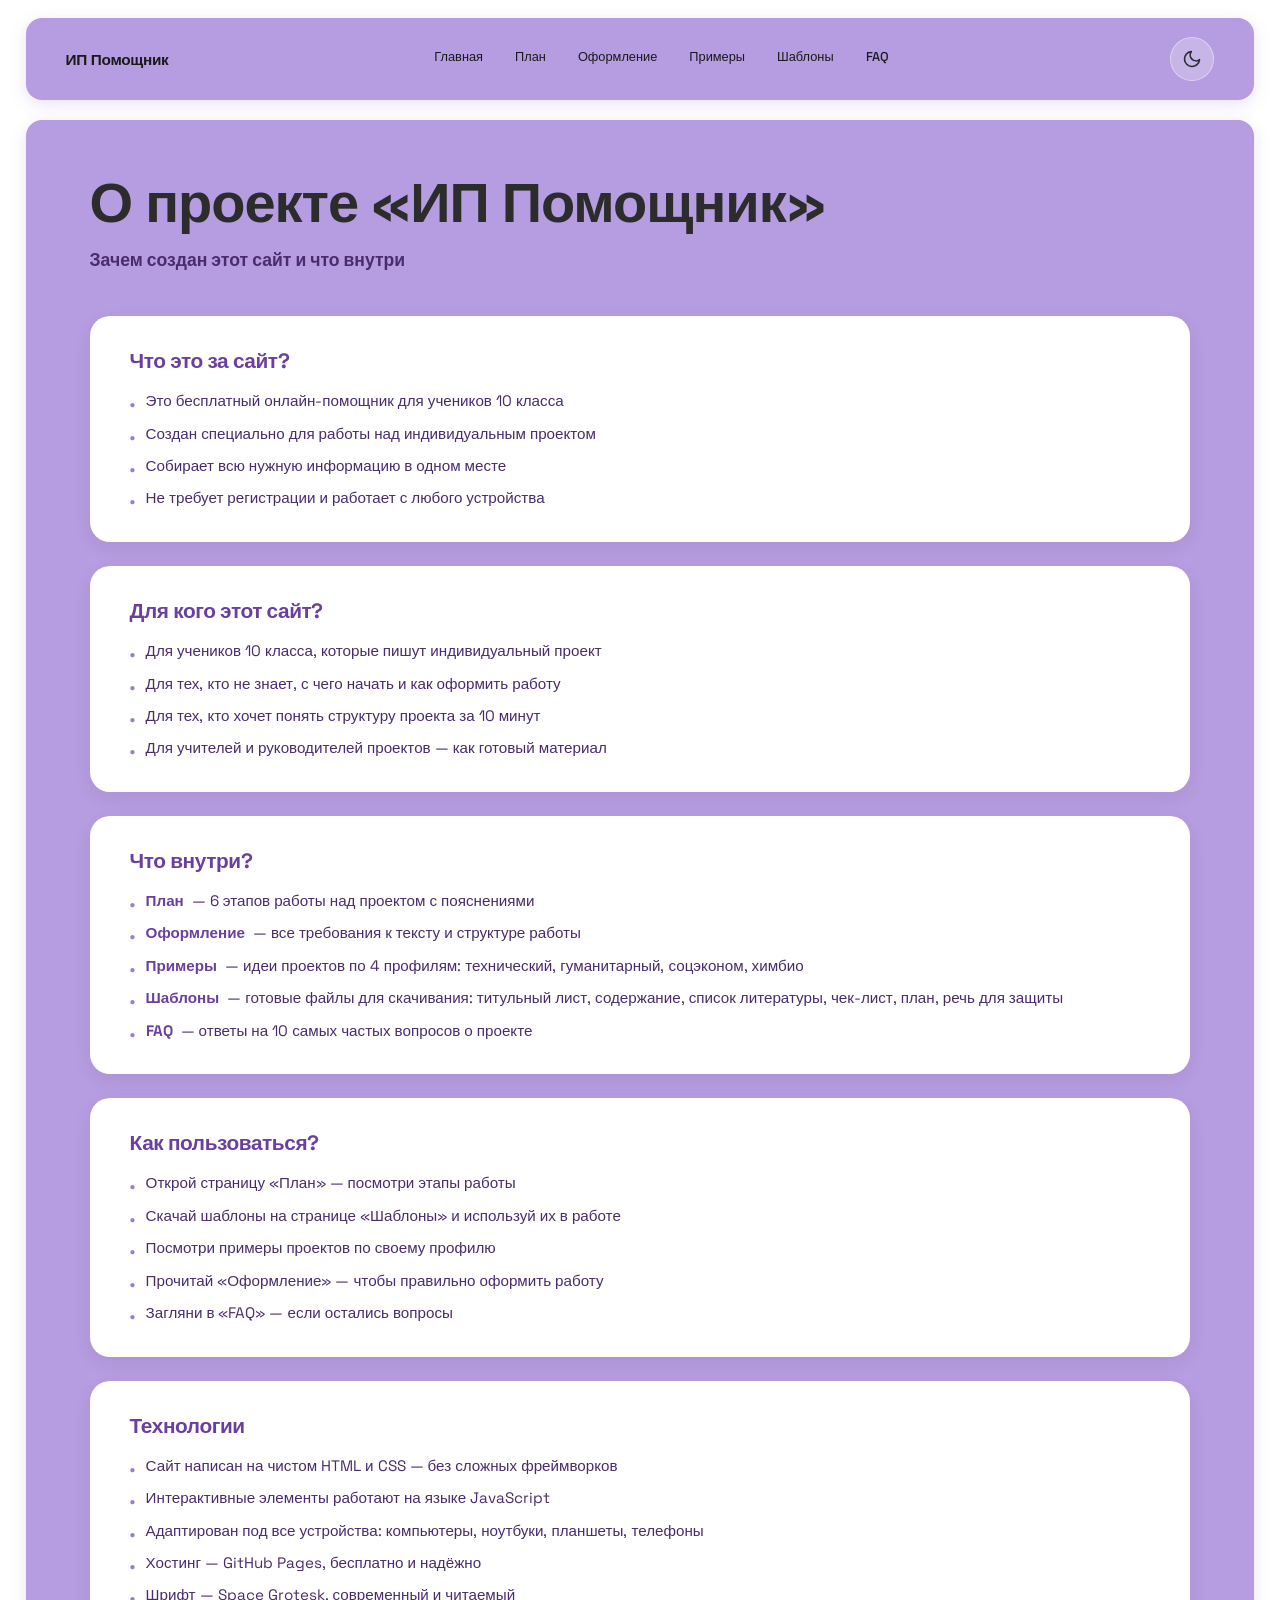
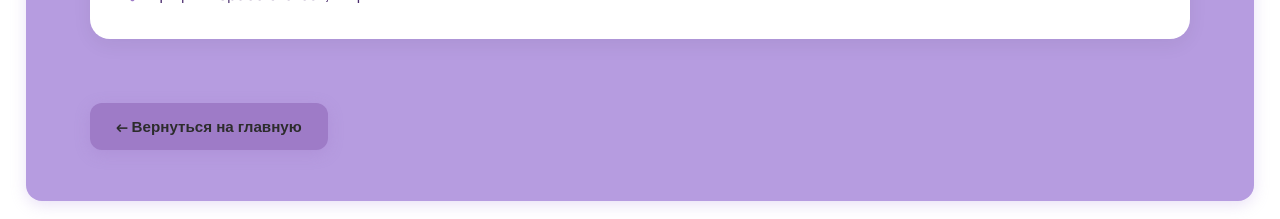
==== commit e1863d4e: "Update about.html G" ====
--- a/about.html
+++ b/about.html
@@ -24,7 +24,6 @@
         <a href="primery.html">Примеры</a>
         <a href="templates.html">Шаблоны</a>
         <a href="faq.html">FAQ</a>
-        <a href="reviews.html">Отзывы</a>
     </nav>
     <button class="theme-toggle" id="themeToggle" title="Переключить тему">
         <svg class="icon-moon" viewBox="0 0 24 24" fill="none" stroke="currentColor" stroke-width="2" stroke-linecap="round" stroke-linejoin="round">
--- a/style.css
+++ b/style.css
@@ -2420,3 +2420,10 @@
         height: 18px;
     }
 }
+
+
+
+
+
+
+
